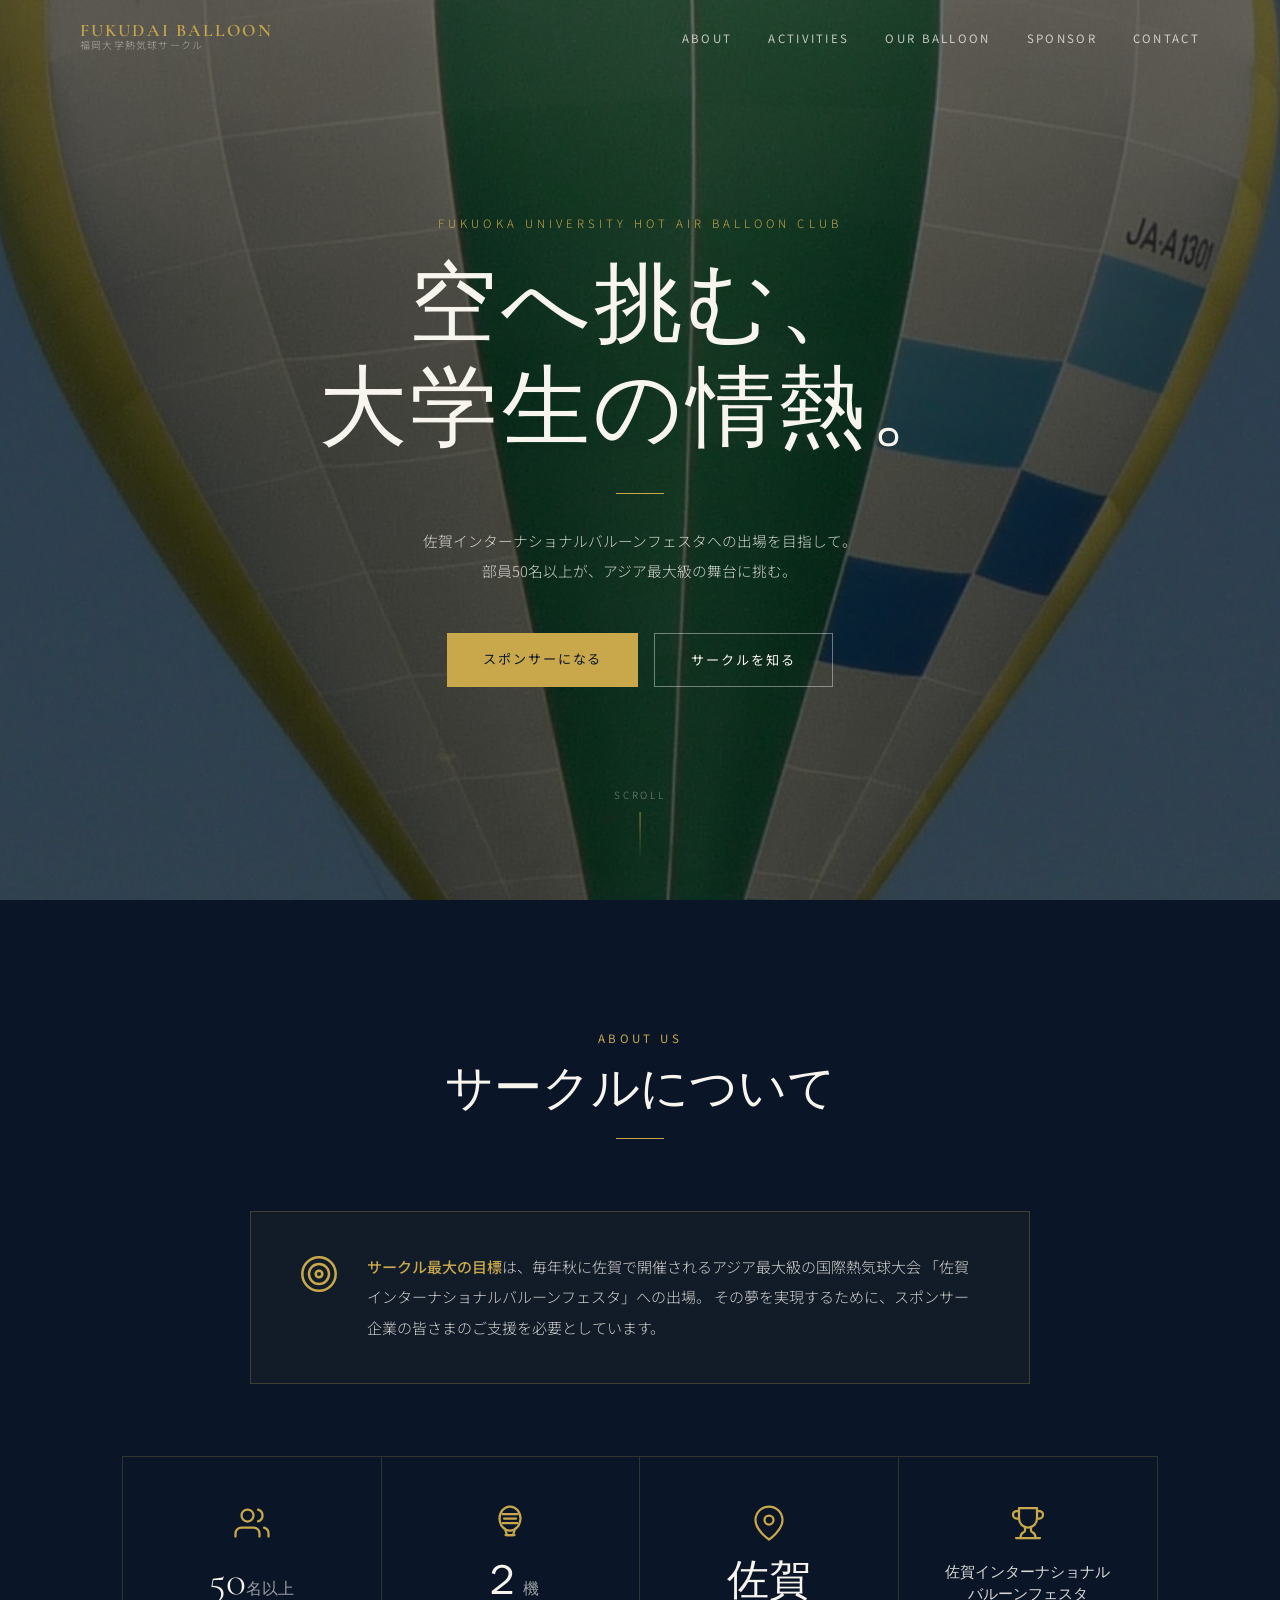
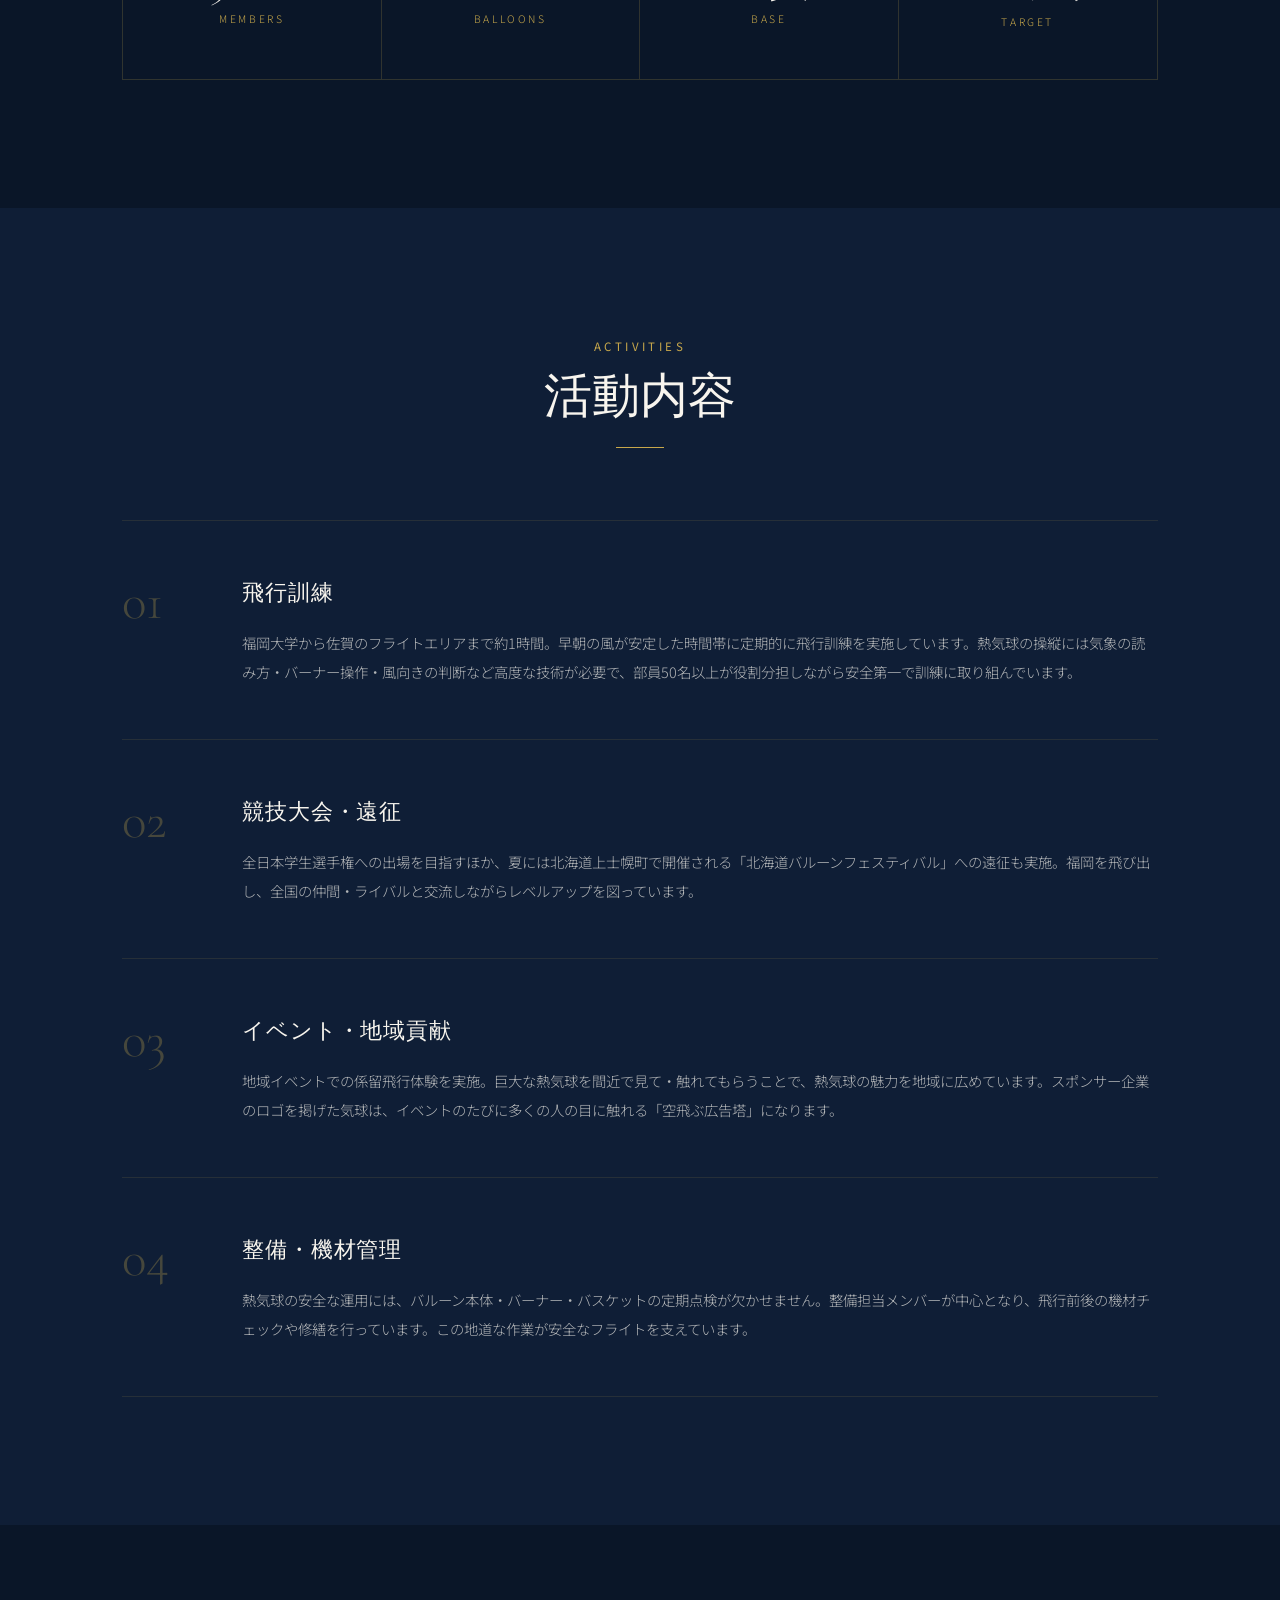
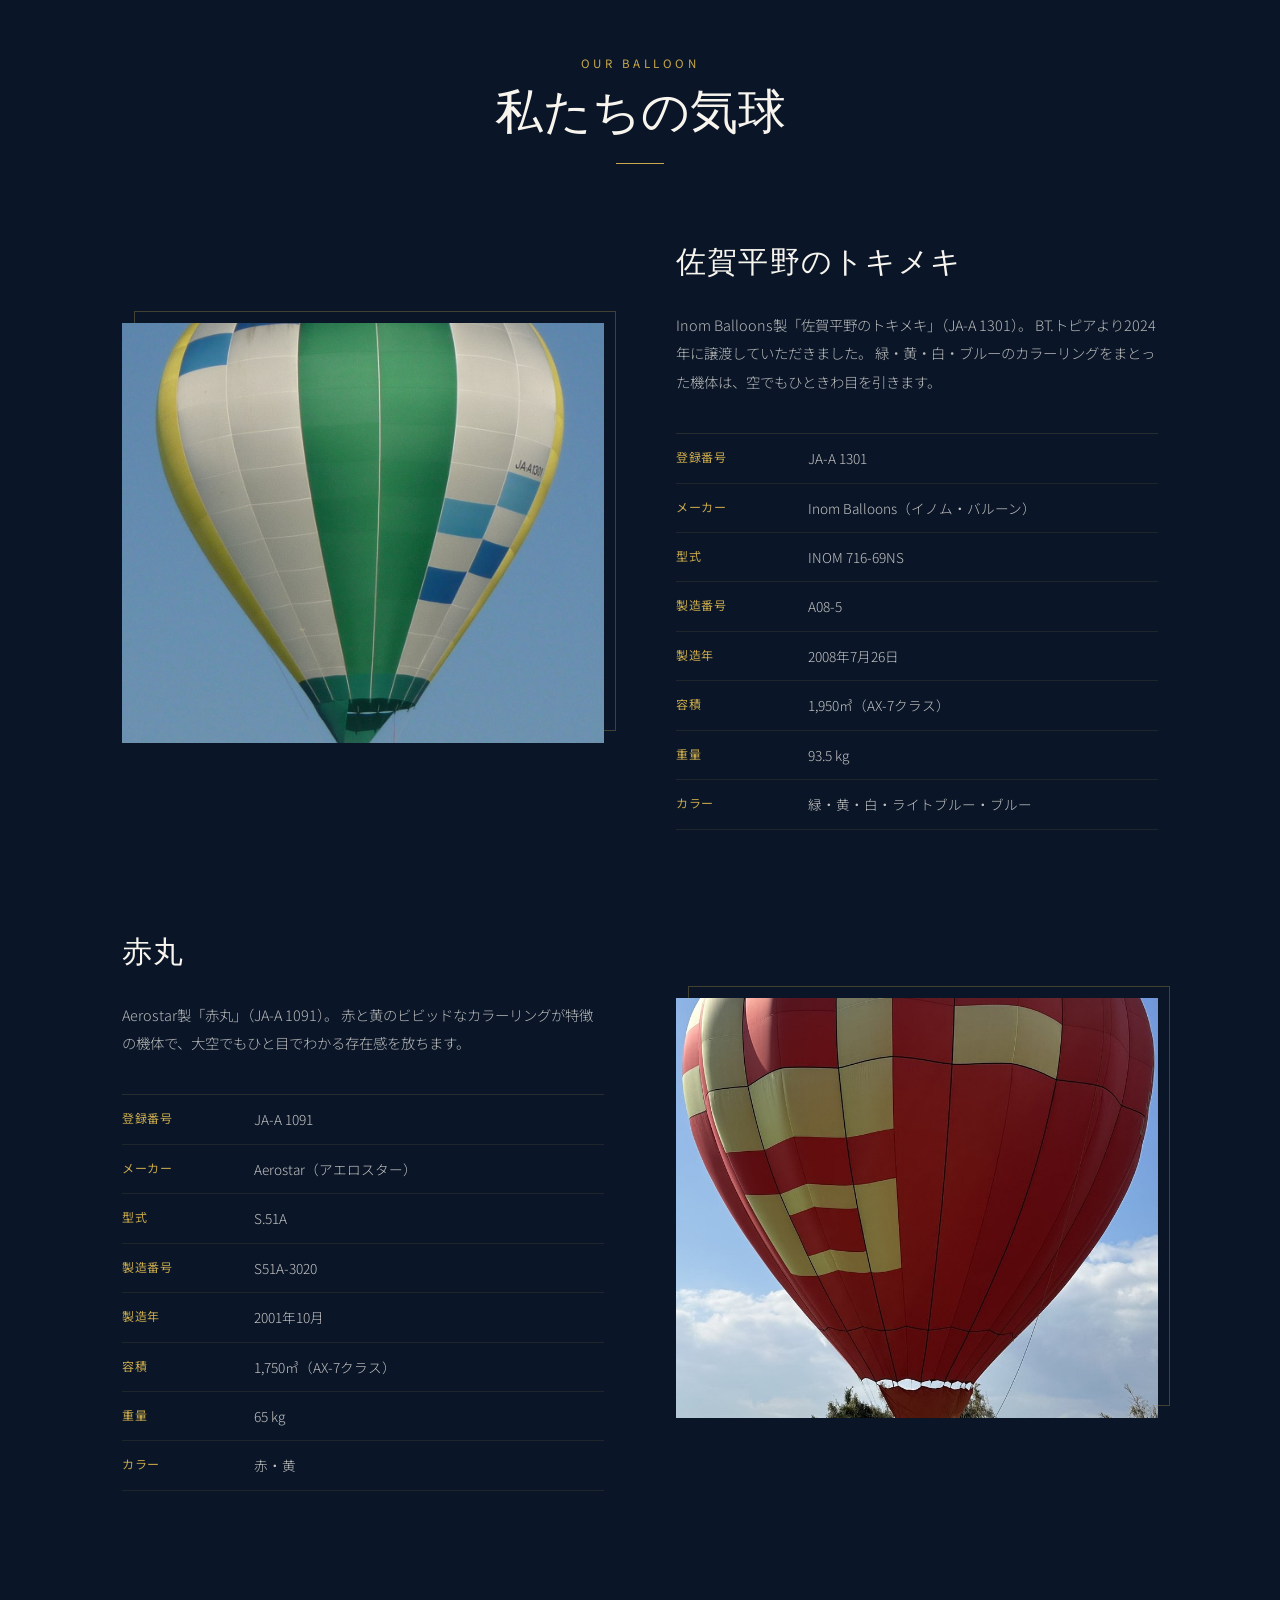
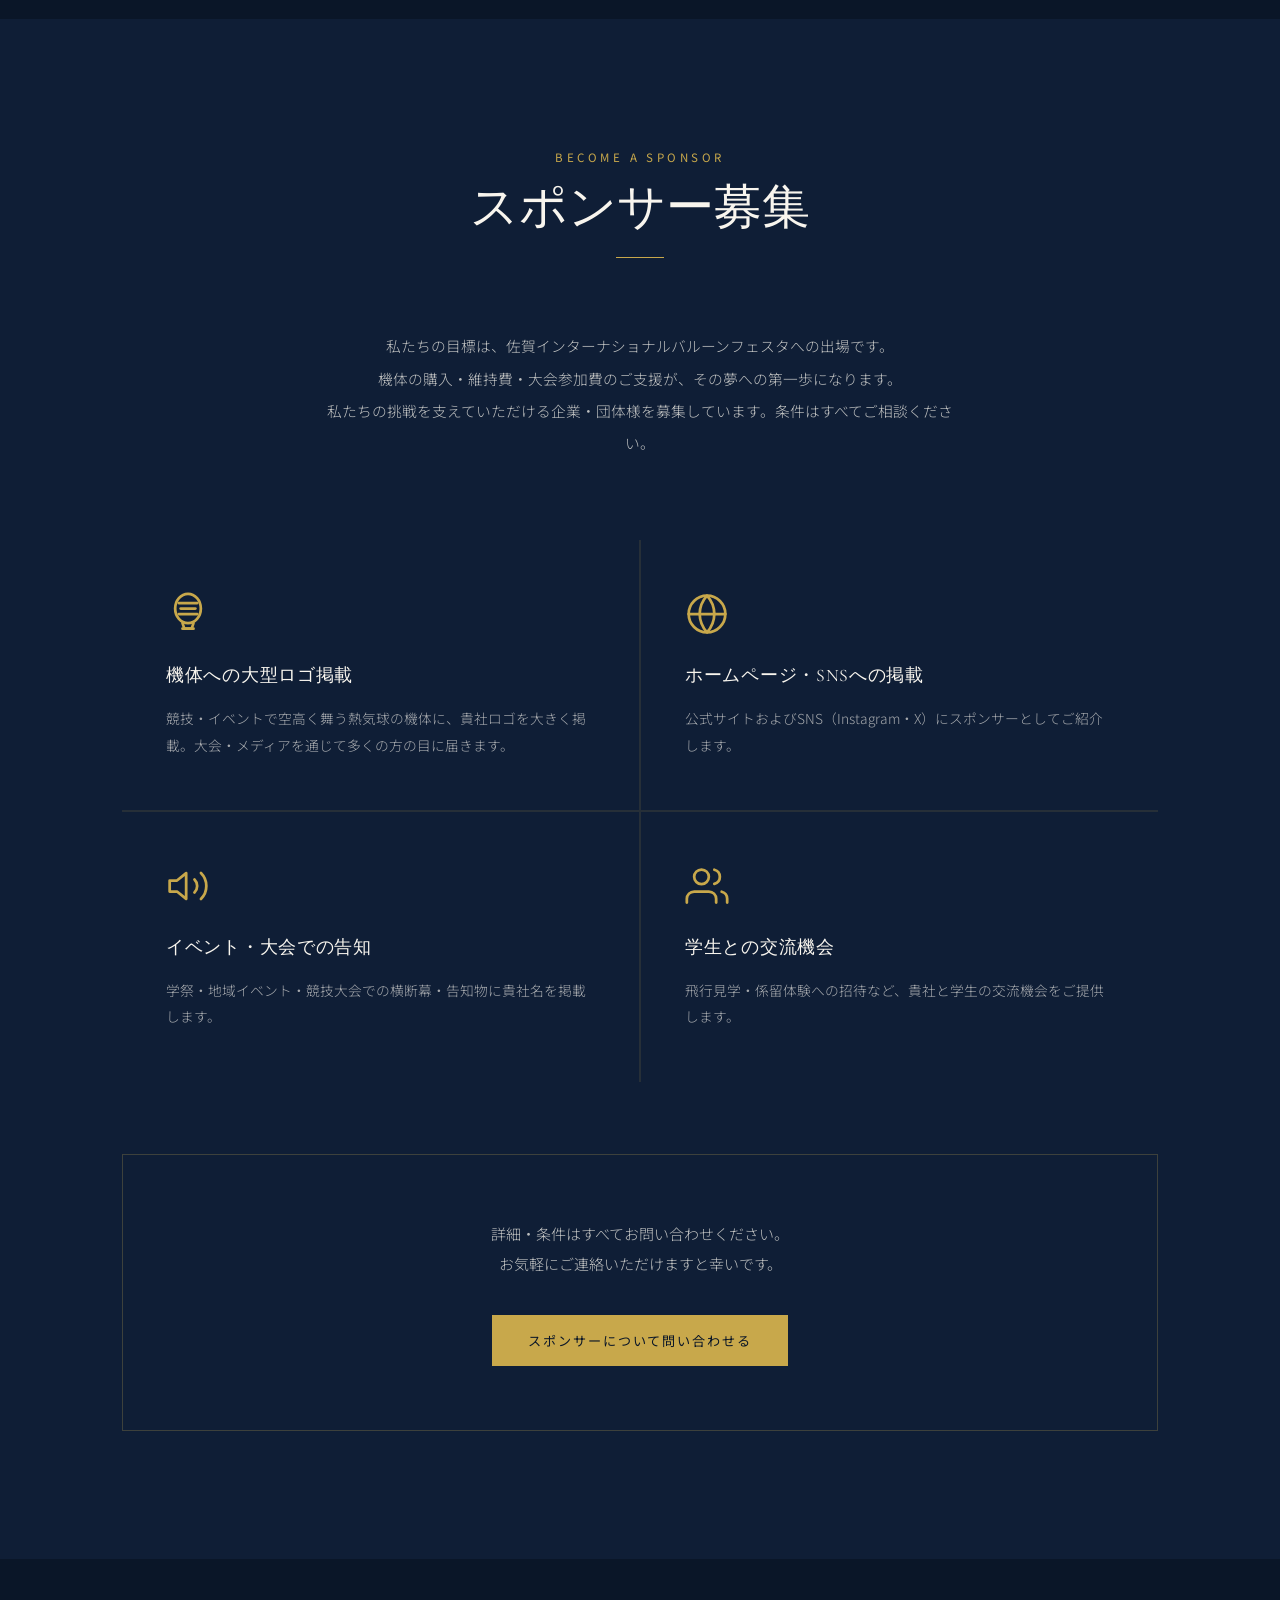
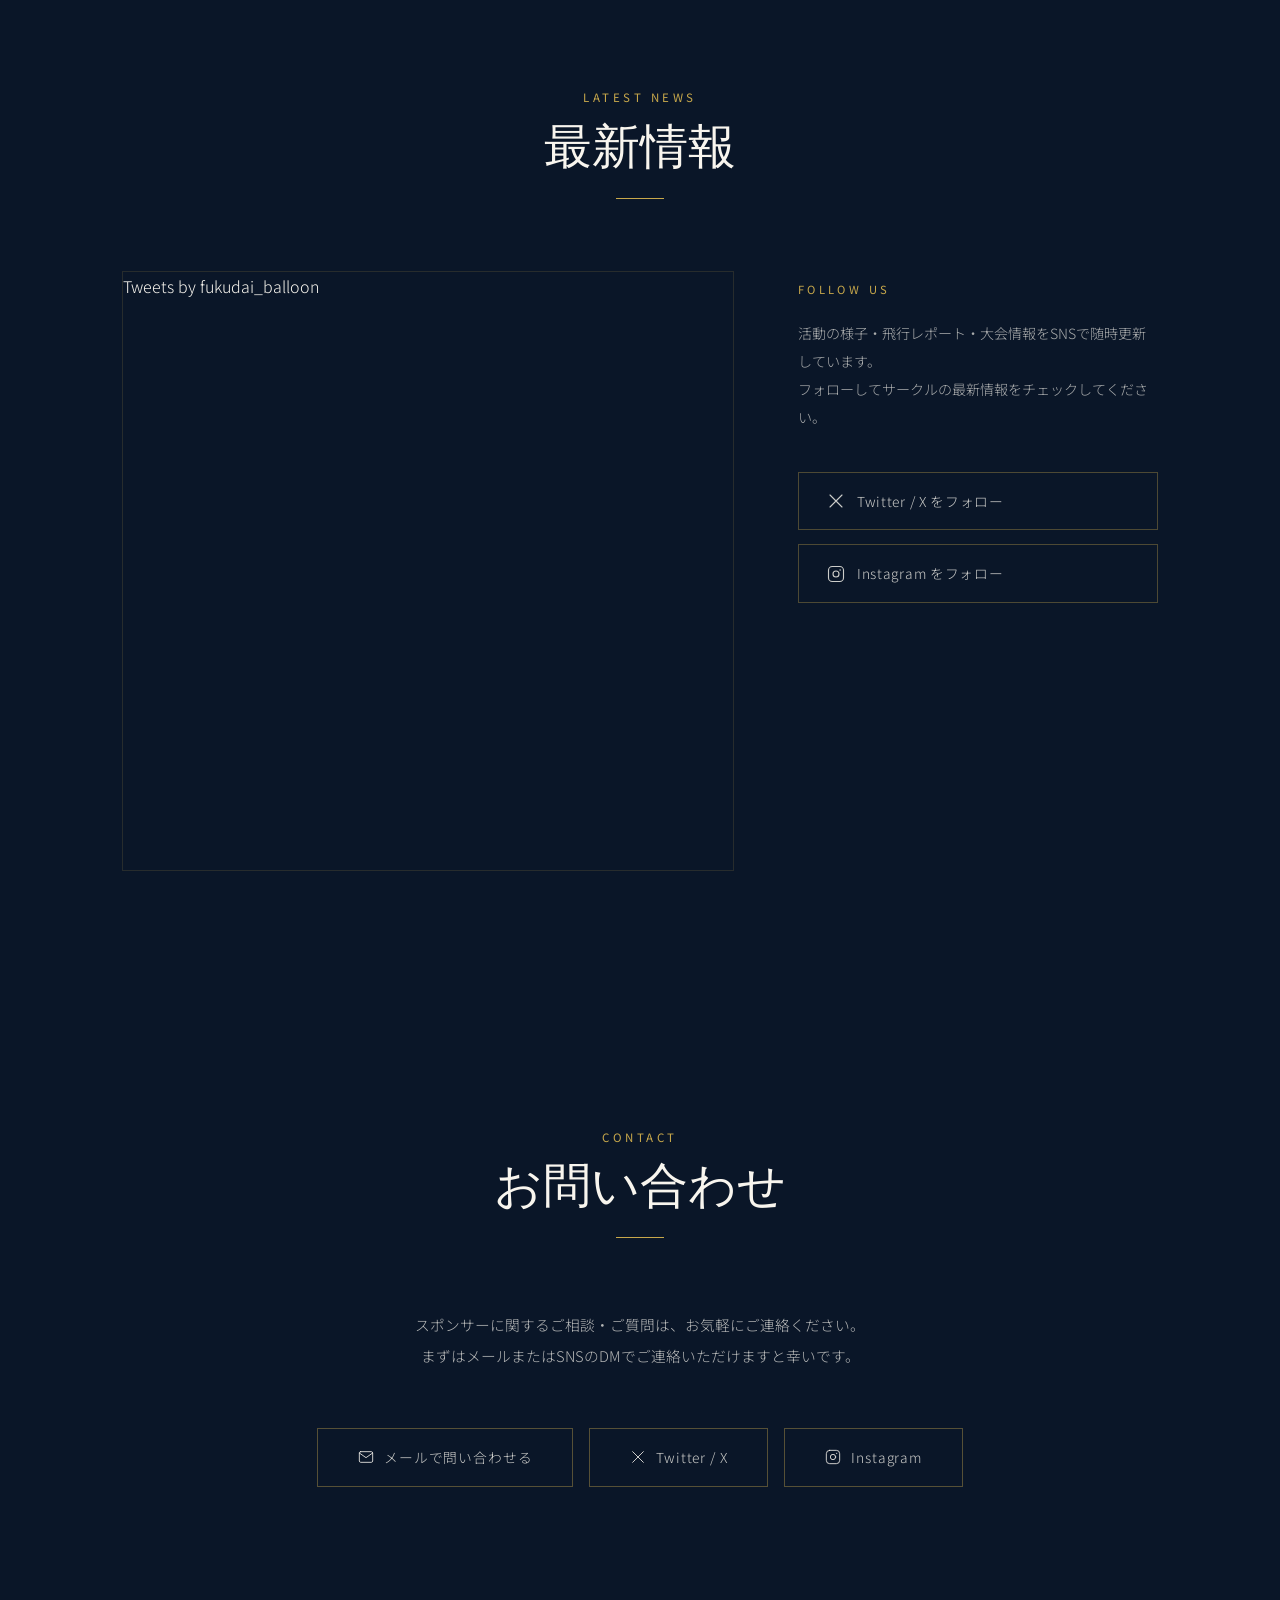
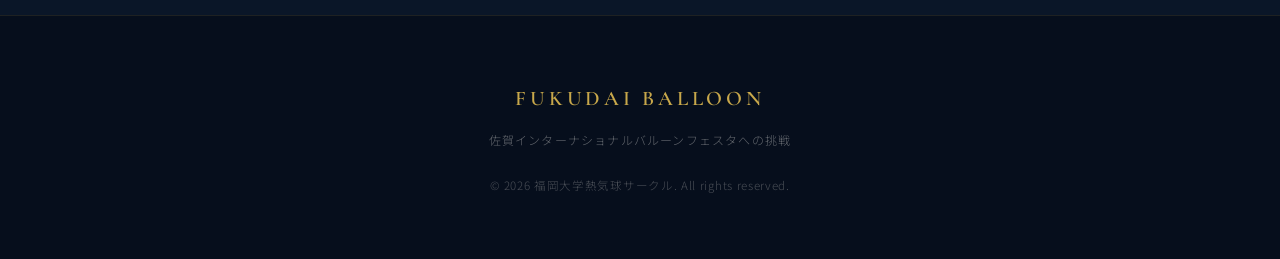
==== index.html @ 0beb4452 "Add SNS/Latest News section with X timeline and Instagram link Inserts section between Sponsor and C" ====
<!DOCTYPE html>
<html lang="ja">
<head>
  <meta name="google-site-verification" content="J3jXHpEFmOdo1yNpjZlt3l3jS65oqnvjf0gt2tFJSX0" />
  <meta charset="UTF-8" />
  <meta name="viewport" content="width=device-width, initial-scale=1.0" />
  <title>福岡大学熱気球サークル｜佐賀インターナショナルバルーンフェスタ出場を目指す学生チーム</title>
  <meta name="description" content="福岡大学の学生50名以上が所属する熱気球サークル。佐賀を拠点に活動し、佐賀インターナショナルバルーンフェスタへの出場を目標に日々訓練中。スポンサー企業募集中。" />
  <link rel="preconnect" href="https://fonts.googleapis.com">
  <link rel="preconnect" href="https://fonts.gstatic.com" crossorigin>
  <link href="https://fonts.googleapis.com/css2?family=Cormorant+Garamond:ital,wght@0,300;0,400;0,600;1,300&family=Noto+Sans+JP:wght@300;400;500&display=swap" rel="stylesheet">
  <link rel="stylesheet" href="style.css" />
</head>
<body>

  <!-- Navigation -->
  <nav class="navbar" id="navbar">
    <div class="nav-inner">
      <a href="#" class="nav-logo">
        <span class="logo-en">FUKUDAI BALLOON</span>
        <span class="logo-ja">福岡大学熱気球サークル</span>
      </a>
      <button class="hamburger" id="hamburger" aria-label="メニューを開く">
        <span></span><span></span><span></span>
      </button>
      <ul class="nav-links" id="nav-links">
        <li><a href="#about">About</a></li>
        <li><a href="#activities">Activities</a></li>
        <li><a href="#balloon">Our Balloon</a></li>
        <li><a href="#sponsor">Sponsor</a></li>
        <li><a href="#contact">Contact</a></li>
      </ul>
    </div>
  </nav>

  <!-- Hero Section -->
  <section class="hero" id="hero">
    <div class="hero-bg"></div>
    <div class="hero-overlay"></div>
    <div class="hero-content">
      <p class="hero-sub">Fukuoka University Hot Air Balloon Club</p>
      <h1 class="hero-title">空へ挑む、<br />大学生の情熱。</h1>
      <div class="hero-divider"></div>
      <p class="hero-desc">
        佐賀インターナショナルバルーンフェスタへの出場を目指して。<br />
        部員50名以上が、アジア最大級の舞台に挑む。
      </p>
      <div class="hero-buttons">
        <a href="#sponsor" class="btn btn-gold">スポンサーになる</a>
        <a href="#about" class="btn btn-ghost">サークルを知る</a>
      </div>
    </div>
    <div class="hero-scroll">
      <span>Scroll</span>
      <div class="scroll-line"></div>
    </div>
  </section>

  <!-- About Section -->
  <section class="about" id="about">
    <div class="container">
      <div class="section-header fade-in">
        <p class="section-label">About Us</p>
        <h2 class="section-title">サークルについて</h2>
        <div class="gold-line"></div>
      </div>

      <div class="about-goal fade-in">
        <div class="about-goal-icon">
          <svg viewBox="0 0 24 24" fill="none" stroke="#c8a84b" stroke-width="1.5" stroke-linecap="round" stroke-linejoin="round">
            <circle cx="12" cy="12" r="10"/><circle cx="12" cy="12" r="6"/><circle cx="12" cy="12" r="2"/>
          </svg>
        </div>
        <div class="about-goal-text">
          <strong>サークル最大の目標</strong>は、毎年秋に佐賀で開催されるアジア最大級の国際熱気球大会
          「佐賀インターナショナルバルーンフェスタ」への出場。
          その夢を実現するために、スポンサー企業の皆さまのご支援を必要としています。
        </div>
      </div>

      <div class="stats-grid">
        <div class="stat-card fade-in">
          <div class="stat-icon">
            <svg viewBox="0 0 24 24" fill="none" stroke="#c8a84b" stroke-width="1.5" stroke-linecap="round" stroke-linejoin="round">
              <path d="M17 21v-2a4 4 0 0 0-4-4H5a4 4 0 0 0-4 4v2"/>
              <circle cx="9" cy="7" r="4"/>
              <path d="M23 21v-2a4 4 0 0 0-3-3.87"/>
              <path d="M16 3.13a4 4 0 0 1 0 7.75"/>
            </svg>
          </div>
          <div class="stat-value">50<span>名以上</span></div>
          <div class="stat-label">Members</div>
        </div>
        <div class="stat-card fade-in">
          <div class="stat-icon">
            <svg viewBox="0 0 24 24" fill="none" stroke="#c8a84b" stroke-width="1.5" stroke-linecap="round" stroke-linejoin="round">
              <ellipse cx="12" cy="9" rx="7" ry="8"/>
              <path d="M9 17l1 3h4l1-3"/><path d="M9 20h6"/>
              <line x1="8" y1="9" x2="16" y2="9"/>
              <line x1="7" y1="6" x2="17" y2="6"/>
              <line x1="7" y1="12" x2="17" y2="12"/>
            </svg>
          </div>
          <div class="stat-value">２<span>機</span></div>
          <div class="stat-label">Balloons</div>
        </div>
        <div class="stat-card fade-in">
          <div class="stat-icon">
            <svg viewBox="0 0 24 24" fill="none" stroke="#c8a84b" stroke-width="1.5" stroke-linecap="round" stroke-linejoin="round">
              <path d="M21 10c0 7-9 13-9 13S3 17 3 10a9 9 0 0 1 18 0z"/>
              <circle cx="12" cy="10" r="3"/>
            </svg>
          </div>
          <div class="stat-value">佐賀</div>
          <div class="stat-label">Base</div>
        </div>
        <div class="stat-card fade-in">
          <div class="stat-icon">
            <svg viewBox="0 0 24 24" fill="none" stroke="#c8a84b" stroke-width="1.5" stroke-linecap="round" stroke-linejoin="round">
              <path d="M6 9H4.5a2.5 2.5 0 0 1 0-5H6"/>
              <path d="M18 9h1.5a2.5 2.5 0 0 0 0-5H18"/>
              <path d="M4 22h16"/>
              <path d="M10 14.66V17c0 .55-.47.98-.97 1.21C7.85 18.75 7 20.24 7 22"/>
              <path d="M14 14.66V17c0 .55.47.98.97 1.21C16.15 18.75 17 20.24 17 22"/>
              <path d="M18 2H6v7a6 6 0 0 0 12 0V2z"/>
            </svg>
          </div>
          <div class="stat-value stat-value--small">佐賀インターナショナル<br />バルーンフェスタ</div>
          <div class="stat-label">Target</div>
        </div>
      </div>
    </div>
  </section>

  <!-- Activities Section -->
  <section class="activities" id="activities">
    <div class="container">
      <div class="section-header fade-in">
        <p class="section-label">Activities</p>
        <h2 class="section-title">活動内容</h2>
        <div class="gold-line"></div>
      </div>
      <div class="activity-list">
        <div class="activity-item fade-in">
          <div class="activity-num">01</div>
          <div class="activity-body">
            <h3>飛行訓練</h3>
            <p>福岡大学から佐賀のフライトエリアまで約1時間。早朝の風が安定した時間帯に定期的に飛行訓練を実施しています。熱気球の操縦には気象の読み方・バーナー操作・風向きの判断など高度な技術が必要で、部員50名以上が役割分担しながら安全第一で訓練に取り組んでいます。</p>
          </div>
        </div>
        <div class="activity-item fade-in">
          <div class="activity-num">02</div>
          <div class="activity-body">
            <h3>競技大会・遠征</h3>
            <p>全日本学生選手権への出場を目指すほか、夏には北海道上士幌町で開催される「北海道バルーンフェスティバル」への遠征も実施。福岡を飛び出し、全国の仲間・ライバルと交流しながらレベルアップを図っています。</p>
          </div>
        </div>
        <div class="activity-item fade-in">
          <div class="activity-num">03</div>
          <div class="activity-body">
            <h3>イベント・地域貢献</h3>
            <p>地域イベントでの係留飛行体験を実施。巨大な熱気球を間近で見て・触れてもらうことで、熱気球の魅力を地域に広めています。スポンサー企業のロゴを掲げた気球は、イベントのたびに多くの人の目に触れる「空飛ぶ広告塔」になります。</p>
          </div>
        </div>
        <div class="activity-item fade-in">
          <div class="activity-num">04</div>
          <div class="activity-body">
            <h3>整備・機材管理</h3>
            <p>熱気球の安全な運用には、バルーン本体・バーナー・バスケットの定期点検が欠かせません。整備担当メンバーが中心となり、飛行前後の機材チェックや修繕を行っています。この地道な作業が安全なフライトを支えています。</p>
          </div>
        </div>
      </div>
    </div>
  </section>

  <!-- Our Balloon Section -->
  <section class="our-balloon" id="balloon">
    <div class="container">
      <div class="section-header fade-in">
        <p class="section-label">Our Balloon</p>
        <h2 class="section-title">私たちの気球</h2>
        <div class="gold-line"></div>
      </div>
      <div class="balloon-showcase fade-in">
        <div class="balloon-photo">
          <img src="images/balloon.jpg" alt="佐賀平野のトキメキ（JA-A 1301）" />
        </div>
        <div class="balloon-info">
          <h3 class="balloon-name">佐賀平野のトキメキ</h3>
          <p class="balloon-desc">
            Inom Balloons製「佐賀平野のトキメキ」（JA-A 1301）。
            BT.トピアより2024年に譲渡していただきました。
            緑・黄・白・ブルーのカラーリングをまとった機体は、空でもひときわ目を引きます。
          </p>
          <dl class="balloon-specs">
            <div class="spec-row"><dt>登録番号</dt><dd>JA-A 1301</dd></div>
            <div class="spec-row"><dt>メーカー</dt><dd>Inom Balloons（イノム・バルーン）</dd></div>
            <div class="spec-row"><dt>型式</dt><dd>INOM 716-69NS</dd></div>
            <div class="spec-row"><dt>製造番号</dt><dd>A08-5</dd></div>
            <div class="spec-row"><dt>製造年</dt><dd>2008年7月26日</dd></div>
            <div class="spec-row"><dt>容積</dt><dd>1,950㎥（AX-7クラス）</dd></div>
            <div class="spec-row"><dt>重量</dt><dd>93.5 kg</dd></div>
            <div class="spec-row"><dt>カラー</dt><dd>緑・黄・白・ライトブルー・ブルー</dd></div>
          </dl>
        </div>
      </div>

      <div class="balloon-showcase balloon-showcase--reverse fade-in">
        <div class="balloon-photo">
          <img src="images/akamaru.jpg" alt="赤丸（JA-A 1091）" />
        </div>
        <div class="balloon-info">
          <h3 class="balloon-name">赤丸</h3>
          <p class="balloon-desc">
            Aerostar製「赤丸」（JA-A 1091）。
            赤と黄のビビッドなカラーリングが特徴の機体で、大空でもひと目でわかる存在感を放ちます。
          </p>
          <dl class="balloon-specs">
            <div class="spec-row"><dt>登録番号</dt><dd>JA-A 1091</dd></div>
            <div class="spec-row"><dt>メーカー</dt><dd>Aerostar（アエロスター）</dd></div>
            <div class="spec-row"><dt>型式</dt><dd>S.51A</dd></div>
            <div class="spec-row"><dt>製造番号</dt><dd>S51A-3020</dd></div>
            <div class="spec-row"><dt>製造年</dt><dd>2001年10月</dd></div>
            <div class="spec-row"><dt>容積</dt><dd>1,750㎥（AX-7クラス）</dd></div>
            <div class="spec-row"><dt>重量</dt><dd>65 kg</dd></div>
            <div class="spec-row"><dt>カラー</dt><dd>赤・黄</dd></div>
          </dl>
        </div>
      </div>
    </div>
  </section>

  <!-- Sponsor Section -->
  <section class="sponsor" id="sponsor">
    <div class="container">
      <div class="section-header fade-in">
        <p class="section-label">Become a Sponsor</p>
        <h2 class="section-title">スポンサー募集</h2>
        <div class="gold-line"></div>
      </div>

      <p class="sponsor-lead fade-in">
        私たちの目標は、佐賀インターナショナルバルーンフェスタへの出場です。<br />
        機体の購入・維持費・大会参加費のご支援が、その夢への第一歩になります。<br />
        私たちの挑戦を支えていただける企業・団体様を募集しています。条件はすべてご相談ください。
      </p>

      <div class="sponsor-benefits">
        <div class="benefits-grid">
          <div class="benefit-item fade-in">
            <div class="benefit-icon">
              <svg viewBox="0 0 24 24" fill="none" stroke="#c8a84b" stroke-width="1.5" stroke-linecap="round" stroke-linejoin="round">
                <ellipse cx="12" cy="9" rx="7" ry="8"/>
                <path d="M9 17l1 3h4l1-3"/><path d="M9 20h6"/>
                <line x1="8" y1="9" x2="16" y2="9"/>
                <line x1="7" y1="6" x2="17" y2="6"/>
                <line x1="7" y1="12" x2="17" y2="12"/>
              </svg>
            </div>
            <h4>機体への大型ロゴ掲載</h4>
            <p>競技・イベントで空高く舞う熱気球の機体に、貴社ロゴを大きく掲載。大会・メディアを通じて多くの方の目に届きます。</p>
          </div>
          <div class="benefit-item fade-in">
            <div class="benefit-icon">
              <svg viewBox="0 0 24 24" fill="none" stroke="#c8a84b" stroke-width="1.5" stroke-linecap="round" stroke-linejoin="round">
                <circle cx="12" cy="12" r="10"/><line x1="2" y1="12" x2="22" y2="12"/>
                <path d="M12 2a15.3 15.3 0 0 1 4 10 15.3 15.3 0 0 1-4 10 15.3 15.3 0 0 1-4-10 15.3 15.3 0 0 1 4-10z"/>
              </svg>
            </div>
            <h4>ホームページ・SNSへの掲載</h4>
            <p>公式サイトおよびSNS（Instagram・X）にスポンサーとしてご紹介します。</p>
          </div>
          <div class="benefit-item fade-in">
            <div class="benefit-icon">
              <svg viewBox="0 0 24 24" fill="none" stroke="#c8a84b" stroke-width="1.5" stroke-linecap="round" stroke-linejoin="round">
                <polygon points="11 5 6 9 2 9 2 15 6 15 11 19 11 5"/>
                <path d="M15.54 8.46a5 5 0 0 1 0 7.07"/>
                <path d="M19.07 4.93a10 10 0 0 1 0 14.14"/>
              </svg>
            </div>
            <h4>イベント・大会での告知</h4>
            <p>学祭・地域イベント・競技大会での横断幕・告知物に貴社名を掲載します。</p>
          </div>
          <div class="benefit-item fade-in">
            <div class="benefit-icon">
              <svg viewBox="0 0 24 24" fill="none" stroke="#c8a84b" stroke-width="1.5" stroke-linecap="round" stroke-linejoin="round">
                <path d="M17 21v-2a4 4 0 0 0-4-4H5a4 4 0 0 0-4 4v2"/>
                <circle cx="9" cy="7" r="4"/>
                <path d="M23 21v-2a4 4 0 0 0-3-3.87"/>
                <path d="M16 3.13a4 4 0 0 1 0 7.75"/>
              </svg>
            </div>
            <h4>学生との交流機会</h4>
            <p>飛行見学・係留体験への招待など、貴社と学生の交流機会をご提供します。</p>
          </div>
        </div>
      </div>

      <div class="sponsor-cta fade-in">
        <p class="sponsor-cta-text">詳細・条件はすべてお問い合わせください。<br />お気軽にご連絡いただけますと幸いです。</p>
        <a href="#contact" class="btn btn-gold">スポンサーについて問い合わせる</a>
      </div>
    </div>
  </section>

  <!-- SNS Section -->
  <section class="sns" id="sns">
    <div class="container">
      <div class="section-header fade-in">
        <p class="section-label">Latest News</p>
        <h2 class="section-title">最新情報</h2>
        <div class="gold-line"></div>
      </div>
      <div class="sns-grid fade-in">
        <div class="sns-timeline">
          <a class="twitter-timeline"
             data-theme="dark"
             data-height="600"
             data-chrome="nofooter noborders"
             href="https://twitter.com/fukudai_balloon">
            Tweets by fukudai_balloon
          </a>
          <script async src="https://platform.twitter.com/widgets.js"></script>
        </div>
        <div class="sns-sidebar">
          <p class="sns-sidebar-label">Follow Us</p>
          <p class="sns-sidebar-text">
            活動の様子・飛行レポート・大会情報をSNSで随時更新しています。<br />
            フォローしてサークルの最新情報をチェックしてください。
          </p>
          <div class="sns-buttons">
            <a href="https://twitter.com/fukudai_balloon" class="sns-btn sns-btn--x" target="_blank" rel="noopener">
              <svg viewBox="0 0 24 24" fill="none" stroke="currentColor" stroke-width="1.5" stroke-linecap="round" stroke-linejoin="round" width="18" height="18">
                <path d="M4 4l16 16M4 20L20 4"/>
              </svg>
              Twitter / X をフォロー
            </a>
            <a href="https://instagram.com/fukudai_balloon" class="sns-btn sns-btn--ig" target="_blank" rel="noopener">
              <svg viewBox="0 0 24 24" fill="none" stroke="currentColor" stroke-width="1.5" stroke-linecap="round" stroke-linejoin="round" width="18" height="18">
                <rect x="2" y="2" width="20" height="20" rx="5"/>
                <circle cx="12" cy="12" r="4"/>
                <circle cx="17.5" cy="6.5" r="1" fill="currentColor" stroke="none"/>
              </svg>
              Instagram をフォロー
            </a>
          </div>
        </div>
      </div>
    </div>
  </section>

  <!-- Contact Section -->
  <section class="contact" id="contact">
    <div class="container">
      <div class="section-header fade-in">
        <p class="section-label">Contact</p>
        <h2 class="section-title">お問い合わせ</h2>
        <div class="gold-line"></div>
      </div>
      <p class="contact-desc fade-in">
        スポンサーに関するご相談・ご質問は、お気軽にご連絡ください。<br />
        まずはメールまたはSNSのDMでご連絡いただけますと幸いです。
      </p>
      <div class="contact-links fade-in">
        <a href="mailto:fukuokaballoon1101@gmail.com" class="contact-btn">
          <svg viewBox="0 0 24 24" fill="none" stroke="currentColor" stroke-width="1.5" stroke-linecap="round" stroke-linejoin="round" width="16" height="16">
            <path d="M4 4h16c1.1 0 2 .9 2 2v12c0 1.1-.9 2-2 2H4c-1.1 0-2-.9-2-2V6c0-1.1.9-2 2-2z"/>
            <polyline points="22,6 12,13 2,6"/>
          </svg>
          メールで問い合わせる
        </a>
        <a href="https://twitter.com/fukudai_balloon" class="contact-btn" target="_blank" rel="noopener">
          <svg viewBox="0 0 24 24" fill="none" stroke="currentColor" stroke-width="1.5" stroke-linecap="round" stroke-linejoin="round" width="16" height="16">
            <path d="M4 4l16 16M4 20L20 4"/>
          </svg>
          Twitter / X
        </a>
        <a href="https://instagram.com/fukudai_balloon" class="contact-btn" target="_blank" rel="noopener">
          <svg viewBox="0 0 24 24" fill="none" stroke="currentColor" stroke-width="1.5" stroke-linecap="round" stroke-linejoin="round" width="16" height="16">
            <rect x="2" y="2" width="20" height="20" rx="5"/>
            <circle cx="12" cy="12" r="4"/>
            <circle cx="17.5" cy="6.5" r="1" fill="currentColor" stroke="none"/>
          </svg>
          Instagram
        </a>
      </div>
    </div>
  </section>

  <!-- Footer -->
  <footer class="footer">
    <div class="footer-logo">FUKUDAI BALLOON</div>
    <p class="footer-tagline">佐賀インターナショナルバルーンフェスタへの挑戦</p>
    <p class="footer-copy">© 2026 福岡大学熱気球サークル. All rights reserved.</p>
  </footer>

  <script src="script.js"></script>
</body>
</html>
---- style.css ----
/* ============================================================
   Variables & Reset
   ============================================================ */
:root {
  --dark:  #0a1628;
  --dark2: #0f1e36;
  --gold:  #c8a84b;
  --gold-light: #dfc278;
  --white: #f8f5ee;
  --text:  #d4cfc6;
  --serif: 'Cormorant Garamond', Georgia, serif;
  --sans:  'Noto Sans JP', 'Hiragino Kaku Gothic ProN', sans-serif;
  --transition: 0.4s cubic-bezier(0.25, 0.46, 0.45, 0.94);
}

*, *::before, *::after {
  box-sizing: border-box;
  margin: 0;
  padding: 0;
}

html {
  scroll-behavior: smooth;
}

body {
  background: var(--dark);
  color: var(--white);
  font-family: var(--sans);
  font-weight: 300;
  font-size: 16px;
  line-height: 1.8;
  -webkit-font-smoothing: antialiased;
}

img {
  max-width: 100%;
  display: block;
}

a {
  color: inherit;
  text-decoration: none;
}

/* ============================================================
   Utility
   ============================================================ */
.container {
  max-width: 1100px;
  margin: 0 auto;
  padding: 0 32px;
}

/* Fade-in animation */
.fade-in {
  opacity: 0;
  transform: translateY(36px);
  transition: opacity 0.9s ease, transform 0.9s ease;
}
.fade-in.visible {
  opacity: 1;
  transform: translateY(0);
}

/* Section header */
.section-header {
  text-align: center;
  margin-bottom: 72px;
}

.section-label {
  font-family: var(--sans);
  font-weight: 400;
  font-size: 0.72rem;
  letter-spacing: 0.3em;
  text-transform: uppercase;
  color: var(--gold);
  margin-bottom: 12px;
}

.section-title {
  font-family: var(--serif);
  font-weight: 300;
  font-size: clamp(2rem, 4vw, 3rem);
  color: var(--white);
  line-height: 1.2;
  margin-bottom: 20px;
}

.gold-line {
  width: 48px;
  height: 1px;
  background: var(--gold);
  margin: 0 auto;
}

/* Buttons */
.btn {
  display: inline-block;
  padding: 14px 36px;
  font-family: var(--sans);
  font-weight: 400;
  font-size: 0.82rem;
  letter-spacing: 0.15em;
  text-transform: uppercase;
  transition: var(--transition);
  cursor: pointer;
  border: none;
}

.btn-gold {
  background: var(--gold);
  color: var(--dark);
}
.btn-gold:hover {
  background: var(--gold-light);
}

.btn-ghost {
  background: transparent;
  color: var(--white);
  border: 1px solid rgba(255,255,255,0.4);
}
.btn-ghost:hover {
  border-color: var(--gold);
  color: var(--gold);
}

/* ============================================================
   Navbar
   ============================================================ */
.navbar {
  position: fixed;
  top: 0;
  left: 0;
  right: 0;
  z-index: 1000;
  background: transparent;
  transition: background 0.5s ease, backdrop-filter 0.5s ease;
}

.navbar.scrolled {
  background: rgba(10, 22, 40, 0.9);
  backdrop-filter: blur(12px);
  -webkit-backdrop-filter: blur(12px);
}

.nav-inner {
  max-width: 1200px;
  margin: 0 auto;
  padding: 0 40px;
  height: 72px;
  display: flex;
  align-items: center;
  justify-content: space-between;
}

.nav-logo {
  display: flex;
  flex-direction: column;
  gap: 1px;
  line-height: 1;
}

.logo-en {
  font-family: var(--serif);
  font-weight: 600;
  font-size: 1.1rem;
  letter-spacing: 0.12em;
  color: var(--gold);
}

.logo-ja {
  font-family: var(--sans);
  font-weight: 300;
  font-size: 0.62rem;
  letter-spacing: 0.12em;
  color: rgba(248, 245, 238, 0.55);
}

.nav-links {
  display: flex;
  align-items: center;
  gap: 36px;
  list-style: none;
}

.nav-links a {
  font-family: var(--sans);
  font-weight: 400;
  font-size: 0.72rem;
  letter-spacing: 0.2em;
  text-transform: uppercase;
  color: rgba(248, 245, 238, 0.75);
  transition: color var(--transition);
}

.nav-links a:hover {
  color: var(--gold);
}

/* Hamburger */
.hamburger {
  display: none;
  flex-direction: column;
  gap: 5px;
  background: none;
  border: none;
  cursor: pointer;
  padding: 4px;
}

.hamburger span {
  display: block;
  width: 24px;
  height: 1px;
  background: var(--white);
  transition: var(--transition);
  transform-origin: center;
}

.hamburger.open span:nth-child(1) {
  transform: translateY(6px) rotate(45deg);
}
.hamburger.open span:nth-child(2) {
  opacity: 0;
}
.hamburger.open span:nth-child(3) {
  transform: translateY(-6px) rotate(-45deg);
}

/* ============================================================
   Hero
   ============================================================ */
.hero {
  position: relative;
  height: 100vh;
  min-height: 640px;
  display: flex;
  align-items: center;
  justify-content: center;
  overflow: hidden;
}

.hero-bg {
  position: absolute;
  inset: -10%;
  background-image: url('images/balloon.jpg');
  background-size: cover;
  background-position: center;
  animation: heroZoom 22s ease-in-out infinite alternate;
}

@keyframes heroZoom {
  from { transform: scale(1); }
  to   { transform: scale(1.1); }
}

.hero-overlay {
  position: absolute;
  inset: 0;
  background: rgba(0, 0, 0, 0.55);
}

.hero-content {
  position: relative;
  z-index: 2;
  text-align: center;
  padding: 0 24px;
  max-width: 760px;
}

.hero-sub {
  font-family: var(--sans);
  font-weight: 300;
  font-size: 0.72rem;
  letter-spacing: 0.35em;
  text-transform: uppercase;
  color: var(--gold);
  margin-bottom: 20px;
  opacity: 0;
  animation: heroFadeUp 1s 0.3s forwards;
}

.hero-title {
  font-family: var(--serif);
  font-weight: 300;
  font-size: clamp(3.2rem, 7vw, 5.5rem);
  line-height: 1.18;
  color: var(--white);
  letter-spacing: 0.04em;
  opacity: 0;
  animation: heroFadeUp 1s 0.55s forwards;
}

.hero-divider {
  width: 48px;
  height: 1px;
  background: var(--gold);
  margin: 32px auto;
  opacity: 0;
  animation: heroFadeUp 1s 0.8s forwards;
}

.hero-desc {
  font-family: var(--sans);
  font-weight: 300;
  font-size: 0.92rem;
  line-height: 2;
  color: rgba(248, 245, 238, 0.82);
  margin-bottom: 48px;
  opacity: 0;
  animation: heroFadeUp 1s 1s forwards;
}

.hero-buttons {
  display: flex;
  gap: 16px;
  justify-content: center;
  flex-wrap: wrap;
  opacity: 0;
  animation: heroFadeUp 1s 1.2s forwards;
}

@keyframes heroFadeUp {
  from { opacity: 0; transform: translateY(24px); }
  to   { opacity: 1; transform: translateY(0); }
}

/* Scroll indicator */
.hero-scroll {
  position: absolute;
  bottom: 40px;
  left: 50%;
  transform: translateX(-50%);
  z-index: 2;
  display: flex;
  flex-direction: column;
  align-items: center;
  gap: 8px;
  color: rgba(248, 245, 238, 0.45);
  font-family: var(--sans);
  font-size: 0.62rem;
  letter-spacing: 0.3em;
  text-transform: uppercase;
}

.scroll-line {
  width: 1px;
  height: 48px;
  background: linear-gradient(to bottom, rgba(200, 168, 75, 0.8), transparent);
  animation: scrollPulse 2s ease-in-out infinite;
}

@keyframes scrollPulse {
  0%, 100% { opacity: 0.3; transform: scaleY(1); }
  50%       { opacity: 1;   transform: scaleY(1.1); }
}

/* ============================================================
   About
   ============================================================ */
.about {
  padding: 128px 0;
  background: var(--dark);
}

.about-goal {
  display: flex;
  align-items: flex-start;
  gap: 28px;
  max-width: 780px;
  margin: 0 auto 72px;
  padding: 40px 48px;
  border: 1px solid rgba(200, 168, 75, 0.25);
  background: rgba(200, 168, 75, 0.04);
}

.about-goal-icon {
  flex-shrink: 0;
  width: 40px;
  height: 40px;
  margin-top: 2px;
}

.about-goal-icon svg {
  width: 100%;
  height: 100%;
}

.about-goal-text {
  font-size: 0.94rem;
  line-height: 2;
  color: rgba(248, 245, 238, 0.82);
}

.about-goal-text strong {
  color: var(--gold);
  font-weight: 500;
}

/* Stats grid */
.stats-grid {
  display: grid;
  grid-template-columns: repeat(4, 1fr);
  gap: 0;
  border: 1px solid rgba(200, 168, 75, 0.2);
}

.stat-card {
  padding: 48px 28px;
  text-align: center;
  border-right: 1px solid rgba(200, 168, 75, 0.2);
  transition: background var(--transition);
}

.stat-card:last-child {
  border-right: none;
}

.stat-card:hover {
  background: rgba(200, 168, 75, 0.04);
}

.stat-icon {
  width: 36px;
  height: 36px;
  margin: 0 auto 20px;
}

.stat-icon svg {
  width: 100%;
  height: 100%;
}

.stat-value {
  font-family: var(--serif);
  font-weight: 300;
  font-size: 2.6rem;
  color: var(--white);
  line-height: 1;
  margin-bottom: 8px;
}

.stat-value span {
  font-size: 1rem;
  color: rgba(248, 245, 238, 0.6);
}

.stat-value--small {
  font-size: 0.92rem;
  line-height: 1.5;
  color: rgba(248, 245, 238, 0.88);
}

.stat-label {
  font-size: 0.65rem;
  letter-spacing: 0.25em;
  text-transform: uppercase;
  color: var(--gold);
}

/* ============================================================
   Activities
   ============================================================ */
.activities {
  padding: 128px 0;
  background: var(--dark2);
}

.activity-list {
  display: flex;
  flex-direction: column;
  gap: 0;
}

.activity-item {
  display: grid;
  grid-template-columns: 80px 1fr;
  gap: 40px;
  padding: 52px 0;
  border-bottom: 1px solid rgba(200, 168, 75, 0.12);
  align-items: start;
}

.activity-item:first-child {
  border-top: 1px solid rgba(200, 168, 75, 0.12);
}

.activity-num {
  font-family: var(--serif);
  font-weight: 300;
  font-size: 3.2rem;
  color: rgba(200, 168, 75, 0.3);
  line-height: 1;
  padding-top: 4px;
}

.activity-body h3 {
  font-family: var(--serif);
  font-weight: 400;
  font-size: 1.4rem;
  color: var(--white);
  margin-bottom: 16px;
  letter-spacing: 0.04em;
}

.activity-body p {
  font-size: 0.9rem;
  line-height: 2;
  color: rgba(248, 245, 238, 0.7);
}

/* ============================================================
   Our Balloon
   ============================================================ */
.our-balloon {
  padding: 128px 0;
  background: var(--dark);
}

.balloon-showcase {
  display: grid;
  grid-template-columns: 1fr 1fr;
  gap: 72px;
  align-items: center;
}

.balloon-photo {
  position: relative;
}

.balloon-photo::before {
  content: '';
  position: absolute;
  inset: -12px -12px 12px 12px;
  border: 1px solid rgba(200, 168, 75, 0.3);
  pointer-events: none;
  z-index: 0;
}

.balloon-photo img {
  position: relative;
  z-index: 1;
  width: 100%;
  height: 420px;
  object-fit: cover;
}

.balloon-photo-placeholder {
  position: relative;
  z-index: 1;
  width: 100%;
  height: 420px;
  background: rgba(200, 168, 75, 0.04);
  border: 1px solid rgba(200, 168, 75, 0.18);
  display: flex;
  flex-direction: column;
  align-items: center;
  justify-content: center;
  gap: 20px;
}

.balloon-photo-placeholder svg {
  width: 80px;
  height: 80px;
  opacity: 0.5;
}

.balloon-photo-placeholder span {
  font-family: var(--serif);
  font-weight: 300;
  font-size: 1.6rem;
  letter-spacing: 0.3em;
  color: rgba(200, 168, 75, 0.5);
}

.balloon-showcase {
  margin-bottom: 96px;
}

.balloon-showcase:last-child {
  margin-bottom: 0;
}

.balloon-showcase--reverse {
  direction: rtl;
}

.balloon-showcase--reverse > * {
  direction: ltr;
}

.balloon-name {
  font-family: var(--serif);
  font-weight: 300;
  font-size: 1.9rem;
  color: var(--white);
  margin-bottom: 20px;
  letter-spacing: 0.04em;
}

.balloon-desc {
  font-size: 0.9rem;
  line-height: 2;
  color: rgba(248, 245, 238, 0.72);
  margin-bottom: 36px;
}

.balloon-specs {
  border-top: 1px solid rgba(200, 168, 75, 0.15);
}

.spec-row {
  display: flex;
  gap: 24px;
  padding: 12px 0;
  border-bottom: 1px solid rgba(200, 168, 75, 0.1);
  font-size: 0.85rem;
}

.spec-row dt {
  width: 108px;
  flex-shrink: 0;
  color: var(--gold);
  font-weight: 400;
  font-size: 0.75rem;
  letter-spacing: 0.05em;
}

.spec-row dd {
  color: rgba(248, 245, 238, 0.78);
}

/* ============================================================
   Sponsor
   ============================================================ */
.sponsor {
  padding: 128px 0;
  background: var(--dark2);
}

.sponsor-lead {
  text-align: center;
  font-size: 0.92rem;
  line-height: 2.2;
  color: rgba(248, 245, 238, 0.75);
  max-width: 640px;
  margin: 0 auto 80px;
}

.benefits-grid {
  display: grid;
  grid-template-columns: repeat(2, 1fr);
  gap: 2px;
  background: rgba(200, 168, 75, 0.12);
  margin-bottom: 72px;
}

.benefit-item {
  background: var(--dark2);
  padding: 52px 44px;
  transition: background var(--transition);
}

.benefit-item:hover {
  background: rgba(200, 168, 75, 0.05);
}

.benefit-icon {
  width: 44px;
  height: 44px;
  margin-bottom: 24px;
}

.benefit-icon svg {
  width: 100%;
  height: 100%;
}

.benefit-item h4 {
  font-family: var(--serif);
  font-weight: 400;
  font-size: 1.1rem;
  color: var(--white);
  margin-bottom: 14px;
  letter-spacing: 0.04em;
}

.benefit-item p {
  font-size: 0.86rem;
  line-height: 1.9;
  color: rgba(248, 245, 238, 0.65);
}

.sponsor-cta {
  text-align: center;
  padding: 64px 48px;
  border: 1px solid rgba(200, 168, 75, 0.25);
}

.sponsor-cta-text {
  font-size: 0.94rem;
  line-height: 2;
  color: rgba(248, 245, 238, 0.75);
  margin-bottom: 36px;
}

/* ============================================================
   SNS
   ============================================================ */
.sns {
  padding: 128px 0;
  background: var(--dark);
}

.sns-grid {
  display: grid;
  grid-template-columns: 1fr 360px;
  gap: 64px;
  align-items: start;
}

.sns-timeline {
  min-height: 600px;
  border: 1px solid rgba(200, 168, 75, 0.15);
  overflow: hidden;
}

.sns-sidebar {
  padding-top: 8px;
}

.sns-sidebar-label {
  font-family: var(--sans);
  font-weight: 400;
  font-size: 0.7rem;
  letter-spacing: 0.3em;
  text-transform: uppercase;
  color: var(--gold);
  margin-bottom: 20px;
}

.sns-sidebar-text {
  font-size: 0.88rem;
  line-height: 2;
  color: rgba(248, 245, 238, 0.68);
  margin-bottom: 40px;
}

.sns-buttons {
  display: flex;
  flex-direction: column;
  gap: 14px;
}

.sns-btn {
  display: inline-flex;
  align-items: center;
  gap: 12px;
  padding: 16px 28px;
  border: 1px solid rgba(200, 168, 75, 0.35);
  color: rgba(248, 245, 238, 0.82);
  font-family: var(--sans);
  font-weight: 300;
  font-size: 0.86rem;
  letter-spacing: 0.05em;
  transition: var(--transition);
}

.sns-btn:hover {
  border-color: var(--gold);
  color: var(--gold);
  background: rgba(200, 168, 75, 0.06);
}

@media (max-width: 900px) {
  .sns-grid {
    grid-template-columns: 1fr;
    gap: 40px;
  }
}

/* ============================================================
   Contact
   ============================================================ */
.contact {
  padding: 128px 0;
  background: var(--dark);
}

.contact-desc {
  text-align: center;
  font-size: 0.92rem;
  line-height: 2.1;
  color: rgba(248, 245, 238, 0.72);
  max-width: 560px;
  margin: 0 auto 56px;
}

.contact-links {
  display: flex;
  justify-content: center;
  flex-wrap: wrap;
  gap: 16px;
}

.contact-btn {
  display: inline-flex;
  align-items: center;
  gap: 10px;
  padding: 16px 40px;
  border: 1px solid rgba(200, 168, 75, 0.4);
  color: rgba(248, 245, 238, 0.82);
  font-family: var(--sans);
  font-weight: 300;
  font-size: 0.86rem;
  letter-spacing: 0.06em;
  transition: var(--transition);
}

.contact-btn:hover {
  border-color: var(--gold);
  color: var(--gold);
  background: rgba(200, 168, 75, 0.06);
}

/* ============================================================
   Footer
   ============================================================ */
.footer {
  background: #060e1c;
  text-align: center;
  padding: 64px 32px;
  border-top: 1px solid rgba(200, 168, 75, 0.12);
}

.footer-logo {
  font-family: var(--serif);
  font-weight: 600;
  font-size: 1.3rem;
  letter-spacing: 0.18em;
  color: var(--gold);
  margin-bottom: 12px;
}

.footer-tagline {
  font-size: 0.75rem;
  letter-spacing: 0.1em;
  color: rgba(248, 245, 238, 0.38);
  margin-bottom: 24px;
}

.footer-copy {
  font-size: 0.72rem;
  color: rgba(248, 245, 238, 0.28);
  letter-spacing: 0.06em;
}

/* ============================================================
   Responsive
   ============================================================ */
@media (max-width: 900px) {
  .stats-grid {
    grid-template-columns: repeat(2, 1fr);
  }
  .stat-card:nth-child(2) {
    border-right: none;
  }
  .stat-card:nth-child(1),
  .stat-card:nth-child(2) {
    border-bottom: 1px solid rgba(200, 168, 75, 0.2);
  }

  .balloon-showcase {
    grid-template-columns: 1fr;
    gap: 48px;
  }

  .balloon-photo::before {
    display: none;
  }

  .balloon-photo img {
    height: 300px;
  }

  .benefits-grid {
    grid-template-columns: 1fr;
  }
}

@media (max-width: 700px) {
  .nav-links {
    display: none;
    position: fixed;
    inset: 0;
    background: rgba(10, 22, 40, 0.97);
    flex-direction: column;
    align-items: center;
    justify-content: center;
    gap: 40px;
    z-index: 999;
  }

  .nav-links.open {
    display: flex;
  }

  .nav-links a {
    font-size: 1rem;
    letter-spacing: 0.25em;
  }

  .hamburger {
    display: flex;
    z-index: 1000;
  }

  .nav-inner {
    padding: 0 24px;
  }

  .container {
    padding: 0 24px;
  }

  .about, .activities, .our-balloon, .sponsor, .contact {
    padding: 80px 0;
  }

  .stats-grid {
    grid-template-columns: repeat(2, 1fr);
  }

  .activity-item {
    grid-template-columns: 1fr;
    gap: 12px;
    padding: 36px 0;
  }

  .activity-num {
    font-size: 2.4rem;
  }

  .about-goal {
    flex-direction: column;
    padding: 32px 28px;
  }

  .section-header {
    margin-bottom: 48px;
  }

  .hero-title {
    font-size: clamp(2.4rem, 9vw, 3.8rem);
  }

  .sponsor-cta {
    padding: 48px 24px;
  }

  .benefit-item {
    padding: 40px 28px;
  }
}
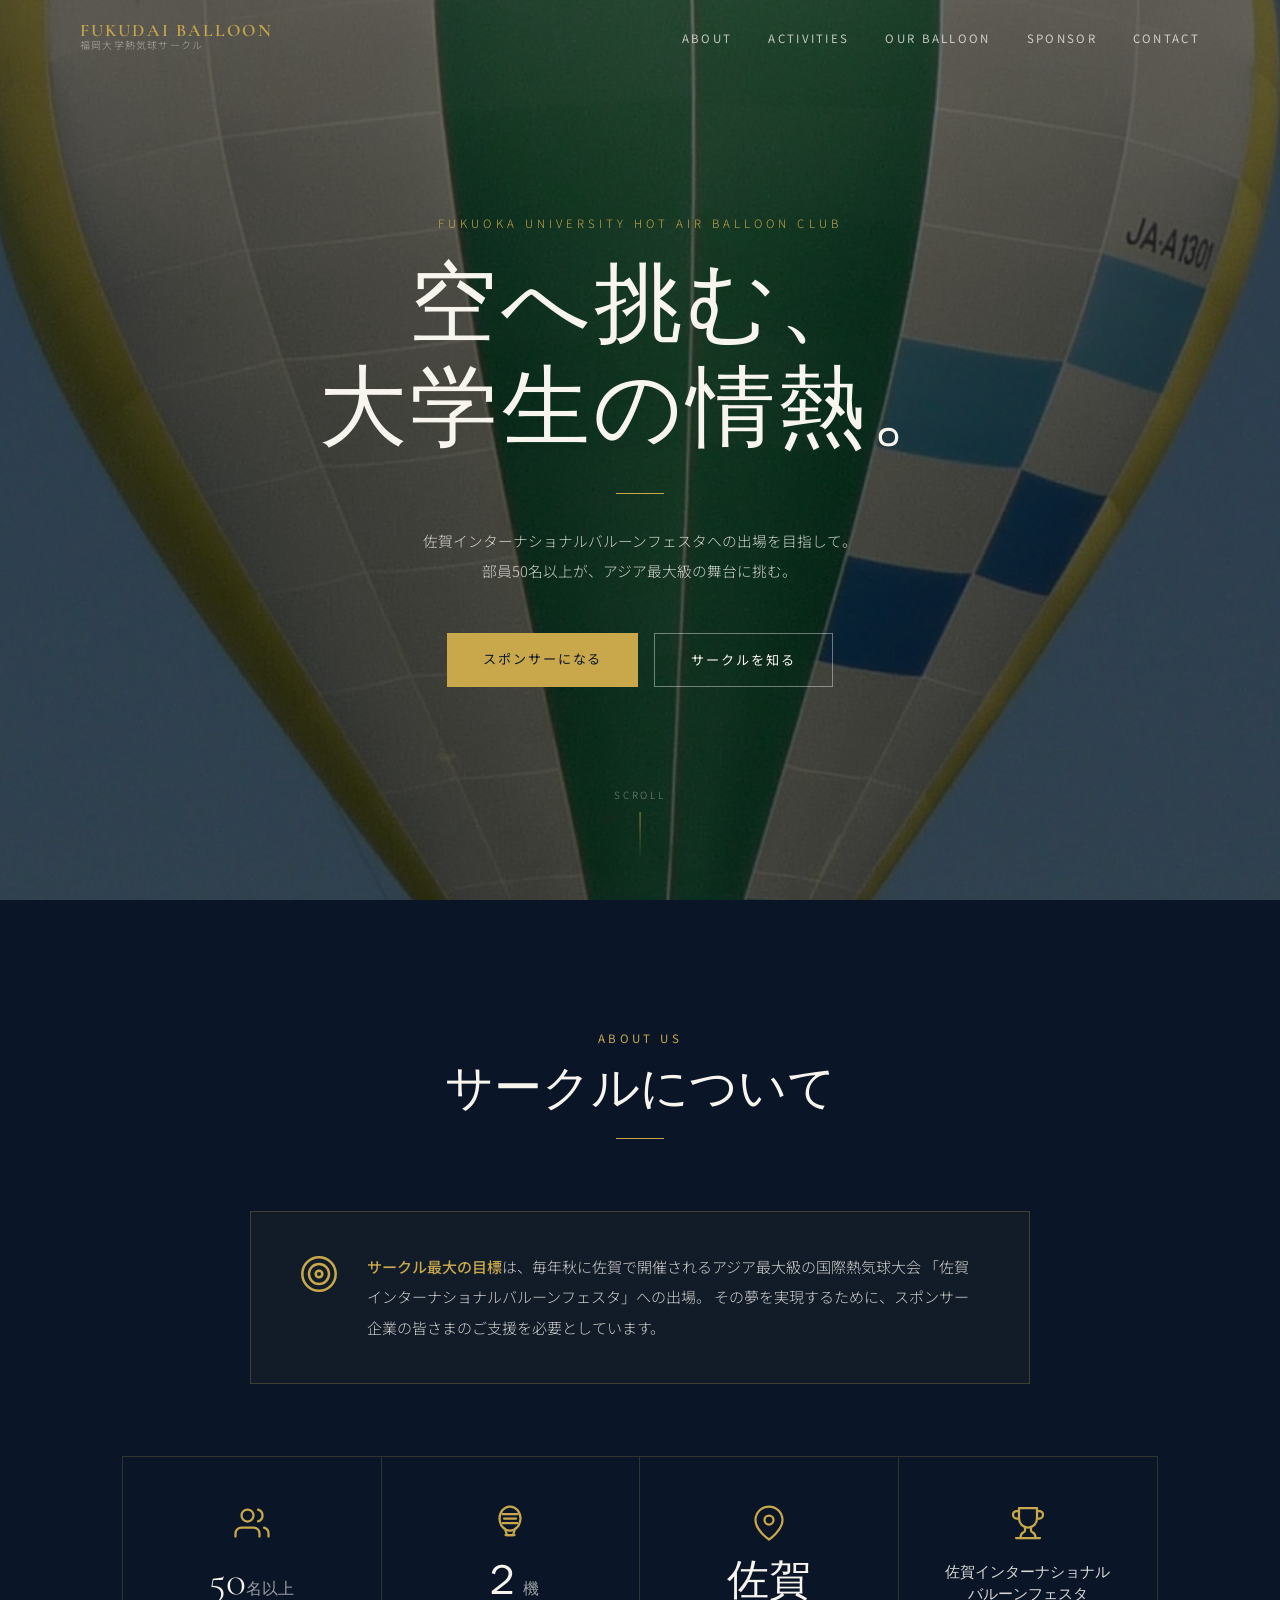
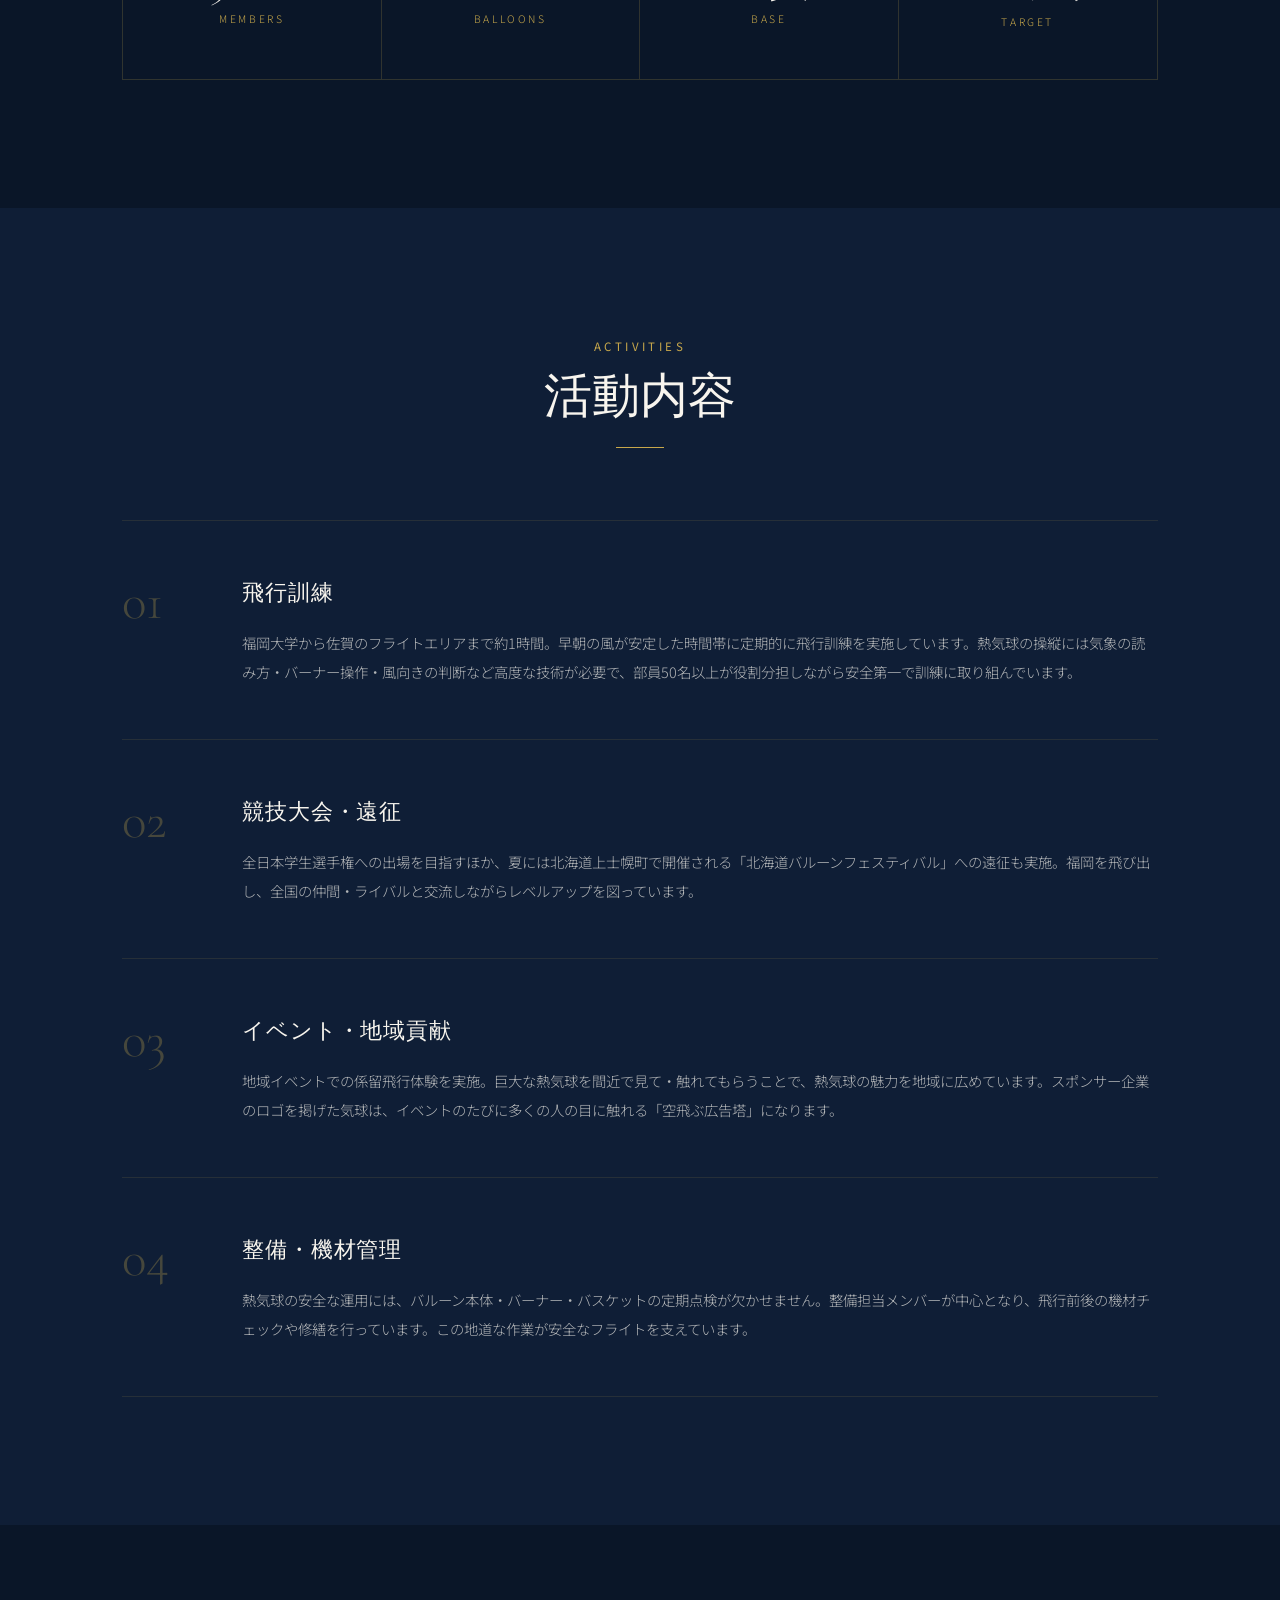
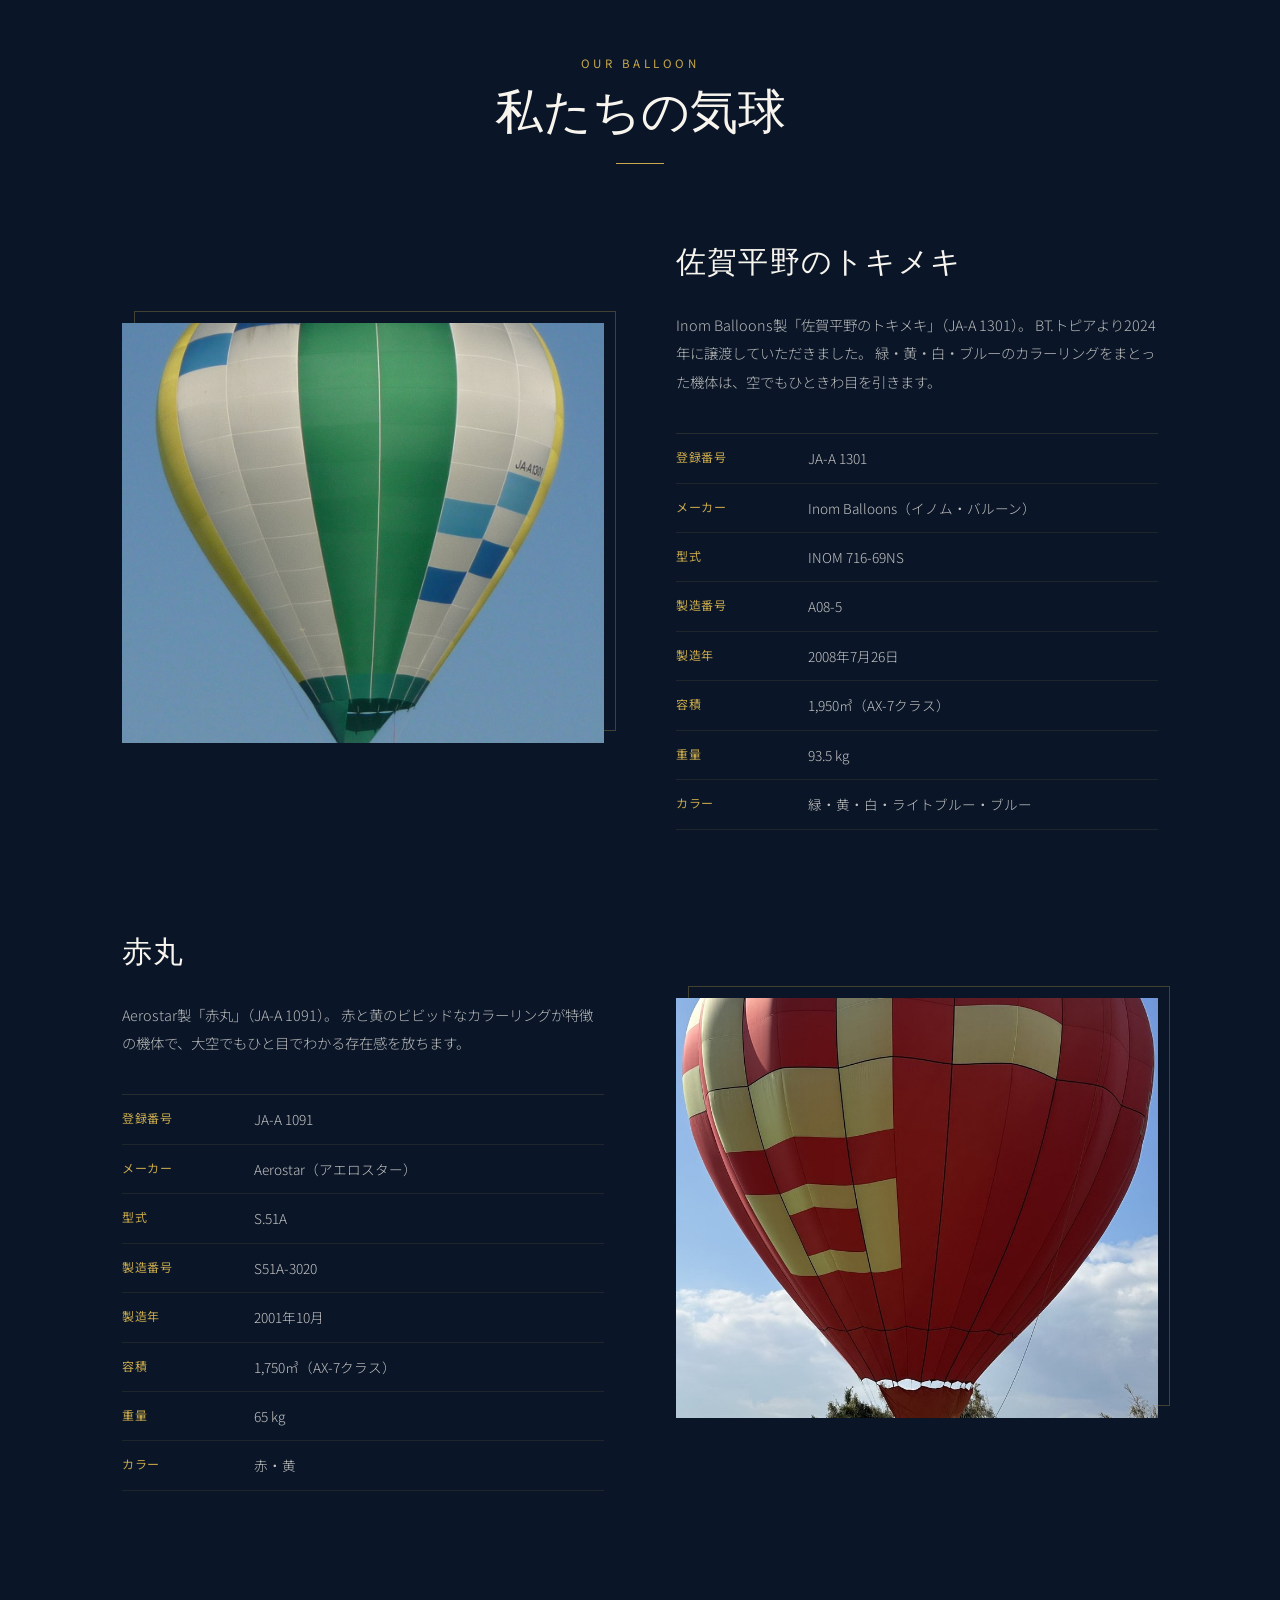
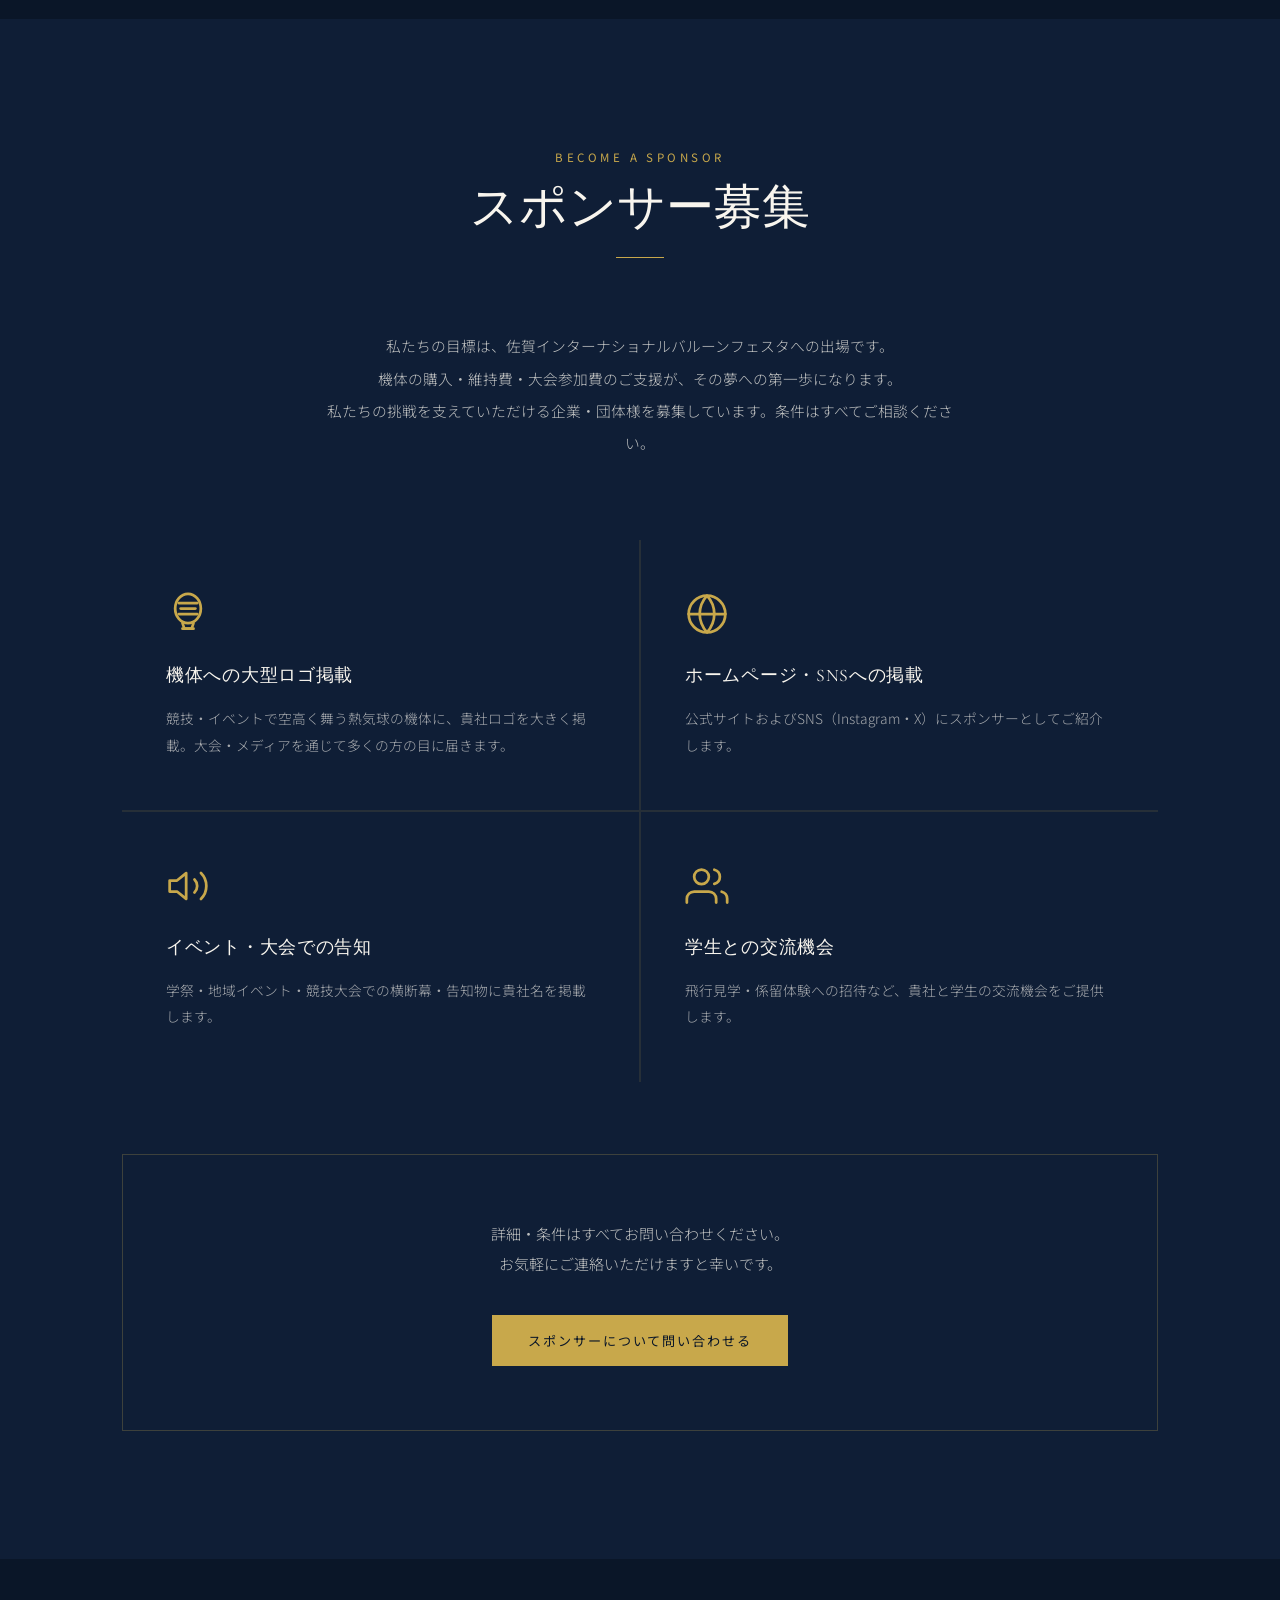
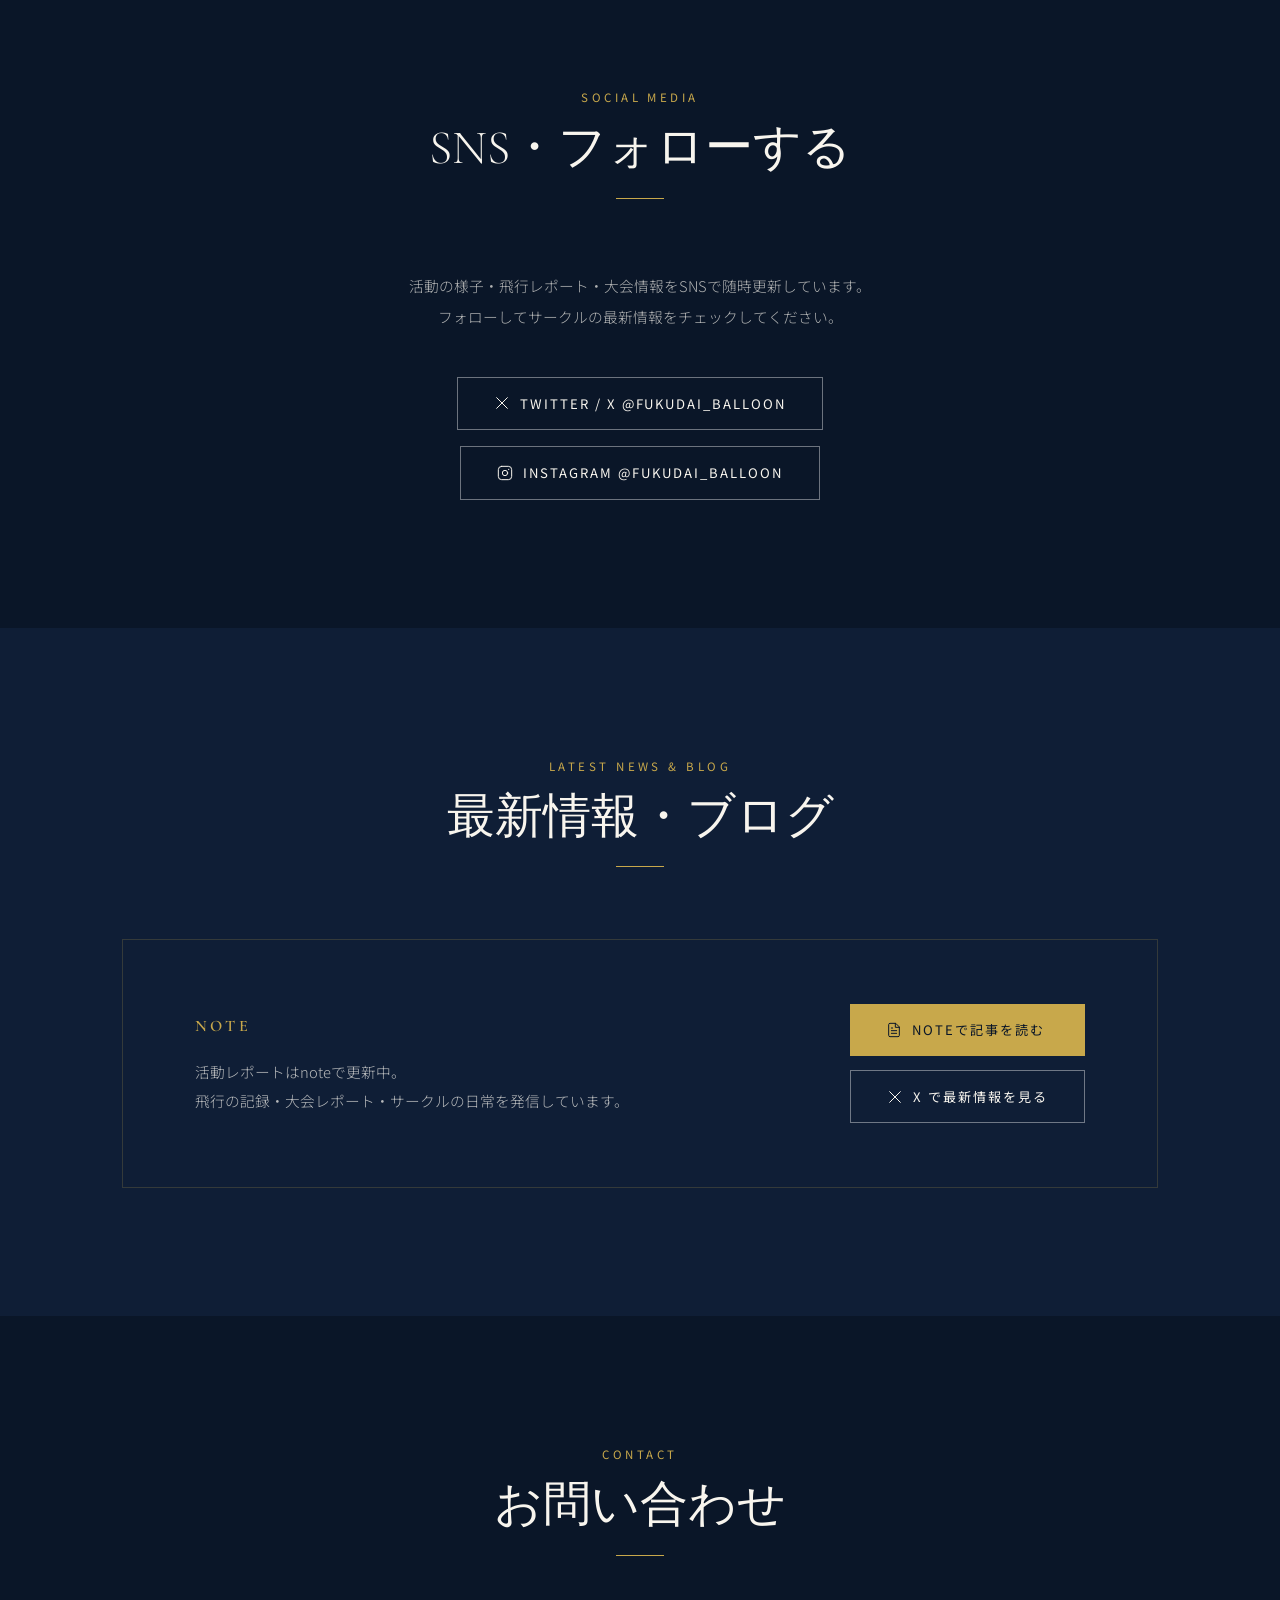
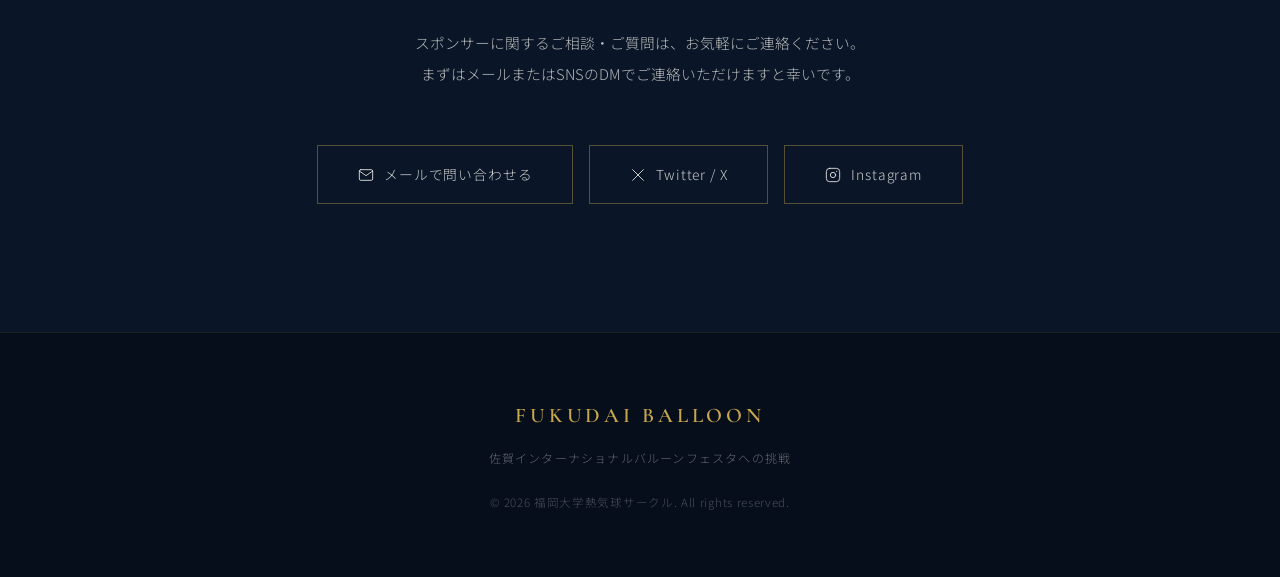
==== commit 583d80f6: "Rework SNS section and add Blog section - SNS: remove X timeline widget, replace with follow buttons" ====
--- a/index.html
+++ b/index.html
@@ -307,43 +307,68 @@
   <section class="sns" id="sns">
     <div class="container">
       <div class="section-header fade-in">
-        <p class="section-label">Latest News</p>
-        <h2 class="section-title">最新情報</h2>
-        <div class="gold-line"></div>
-      </div>
-      <div class="sns-grid fade-in">
-        <div class="sns-timeline">
-          <a class="twitter-timeline"
-             data-theme="dark"
-             data-height="600"
-             data-chrome="nofooter noborders"
-             href="https://twitter.com/fukudai_balloon">
-            Tweets by fukudai_balloon
+        <p class="section-label">Social Media</p>
+        <h2 class="section-title">SNS・フォローする</h2>
+        <div class="gold-line"></div>
+      </div>
+      <div class="sns-follow fade-in">
+        <p class="sns-follow-text">
+          活動の様子・飛行レポート・大会情報をSNSで随時更新しています。<br />
+          フォローしてサークルの最新情報をチェックしてください。
+        </p>
+        <div class="sns-follow-buttons">
+          <a href="https://twitter.com/fukudai_balloon" class="btn btn-ghost sns-follow-btn" target="_blank" rel="noopener">
+            <svg viewBox="0 0 24 24" fill="none" stroke="currentColor" stroke-width="1.5" stroke-linecap="round" stroke-linejoin="round" width="16" height="16">
+              <path d="M4 4l16 16M4 20L20 4"/>
+            </svg>
+            Twitter / X @fukudai_balloon
           </a>
-          <script async src="https://platform.twitter.com/widgets.js"></script>
-        </div>
-        <div class="sns-sidebar">
-          <p class="sns-sidebar-label">Follow Us</p>
-          <p class="sns-sidebar-text">
-            活動の様子・飛行レポート・大会情報をSNSで随時更新しています。<br />
-            フォローしてサークルの最新情報をチェックしてください。
+          <a href="https://instagram.com/fukudai_balloon" class="btn btn-ghost sns-follow-btn" target="_blank" rel="noopener">
+            <svg viewBox="0 0 24 24" fill="none" stroke="currentColor" stroke-width="1.5" stroke-linecap="round" stroke-linejoin="round" width="16" height="16">
+              <rect x="2" y="2" width="20" height="20" rx="5"/>
+              <circle cx="12" cy="12" r="4"/>
+              <circle cx="17.5" cy="6.5" r="1" fill="currentColor" stroke="none"/>
+            </svg>
+            Instagram @fukudai_balloon
+          </a>
+        </div>
+      </div>
+    </div>
+  </section>
+
+  <!-- Blog Section -->
+  <section class="blog" id="blog">
+    <div class="container">
+      <div class="section-header fade-in">
+        <p class="section-label">Latest News &amp; Blog</p>
+        <h2 class="section-title">最新情報・ブログ</h2>
+        <div class="gold-line"></div>
+      </div>
+      <div class="blog-inner fade-in">
+        <div class="blog-text">
+          <p class="blog-note-label">note</p>
+          <p class="blog-desc">
+            活動レポートはnoteで更新中。<br />
+            飛行の記録・大会レポート・サークルの日常を発信しています。
           </p>
-          <div class="sns-buttons">
-            <a href="https://twitter.com/fukudai_balloon" class="sns-btn sns-btn--x" target="_blank" rel="noopener">
-              <svg viewBox="0 0 24 24" fill="none" stroke="currentColor" stroke-width="1.5" stroke-linecap="round" stroke-linejoin="round" width="18" height="18">
-                <path d="M4 4l16 16M4 20L20 4"/>
-              </svg>
-              Twitter / X をフォロー
-            </a>
-            <a href="https://instagram.com/fukudai_balloon" class="sns-btn sns-btn--ig" target="_blank" rel="noopener">
-              <svg viewBox="0 0 24 24" fill="none" stroke="currentColor" stroke-width="1.5" stroke-linecap="round" stroke-linejoin="round" width="18" height="18">
-                <rect x="2" y="2" width="20" height="20" rx="5"/>
-                <circle cx="12" cy="12" r="4"/>
-                <circle cx="17.5" cy="6.5" r="1" fill="currentColor" stroke="none"/>
-              </svg>
-              Instagram をフォロー
-            </a>
-          </div>
+        </div>
+        <div class="blog-buttons">
+          <a href="https://note.com/fukudai_balloon" class="btn btn-gold blog-btn" target="_blank" rel="noopener">
+            <svg viewBox="0 0 24 24" fill="none" stroke="currentColor" stroke-width="1.5" stroke-linecap="round" stroke-linejoin="round" width="16" height="16">
+              <path d="M14 2H6a2 2 0 0 0-2 2v16a2 2 0 0 0 2 2h12a2 2 0 0 0 2-2V8z"/>
+              <polyline points="14 2 14 8 20 8"/>
+              <line x1="16" y1="13" x2="8" y2="13"/>
+              <line x1="16" y1="17" x2="8" y2="17"/>
+              <polyline points="10 9 9 9 8 9"/>
+            </svg>
+            noteで記事を読む
+          </a>
+          <a href="https://twitter.com/fukudai_balloon" class="btn btn-ghost blog-btn" target="_blank" rel="noopener">
+            <svg viewBox="0 0 24 24" fill="none" stroke="currentColor" stroke-width="1.5" stroke-linecap="round" stroke-linejoin="round" width="16" height="16">
+              <path d="M4 4l16 16M4 20L20 4"/>
+            </svg>
+            X で最新情報を見る
+          </a>
         </div>
       </div>
     </div>
--- a/style.css
+++ b/style.css
@@ -715,70 +715,101 @@
   background: var(--dark);
 }
 
-.sns-grid {
-  display: grid;
-  grid-template-columns: 1fr 360px;
+.sns-follow {
+  text-align: center;
+  max-width: 680px;
+  margin: 0 auto;
+}
+
+.sns-follow-text {
+  font-size: 0.92rem;
+  line-height: 2.1;
+  color: rgba(248, 245, 238, 0.7);
+  margin-bottom: 44px;
+}
+
+.sns-follow-buttons {
+  display: flex;
+  justify-content: center;
+  flex-wrap: wrap;
+  gap: 16px;
+}
+
+.sns-follow-btn {
+  display: inline-flex;
+  align-items: center;
+  gap: 10px;
+}
+
+/* ============================================================
+   Blog
+   ============================================================ */
+.blog {
+  padding: 128px 0;
+  background: var(--dark2);
+}
+
+.blog-inner {
+  display: flex;
+  align-items: center;
+  justify-content: space-between;
   gap: 64px;
-  align-items: start;
-}
-
-.sns-timeline {
-  min-height: 600px;
-  border: 1px solid rgba(200, 168, 75, 0.15);
-  overflow: hidden;
-}
-
-.sns-sidebar {
-  padding-top: 8px;
-}
-
-.sns-sidebar-label {
-  font-family: var(--sans);
-  font-weight: 400;
-  font-size: 0.7rem;
-  letter-spacing: 0.3em;
+  padding: 64px 72px;
+  border: 1px solid rgba(200, 168, 75, 0.2);
+}
+
+.blog-note-label {
+  font-family: var(--serif);
+  font-weight: 600;
+  font-size: 1rem;
+  letter-spacing: 0.2em;
+  color: var(--gold);
+  margin-bottom: 16px;
   text-transform: uppercase;
-  color: var(--gold);
-  margin-bottom: 20px;
-}
-
-.sns-sidebar-text {
-  font-size: 0.88rem;
+}
+
+.blog-desc {
+  font-size: 0.92rem;
   line-height: 2;
-  color: rgba(248, 245, 238, 0.68);
-  margin-bottom: 40px;
-}
-
-.sns-buttons {
+  color: rgba(248, 245, 238, 0.72);
+}
+
+.blog-buttons {
   display: flex;
   flex-direction: column;
   gap: 14px;
-}
-
-.sns-btn {
+  flex-shrink: 0;
+}
+
+.blog-btn {
   display: inline-flex;
   align-items: center;
-  gap: 12px;
-  padding: 16px 28px;
-  border: 1px solid rgba(200, 168, 75, 0.35);
-  color: rgba(248, 245, 238, 0.82);
-  font-family: var(--sans);
-  font-weight: 300;
-  font-size: 0.86rem;
-  letter-spacing: 0.05em;
-  transition: var(--transition);
-}
-
-.sns-btn:hover {
-  border-color: var(--gold);
-  color: var(--gold);
-  background: rgba(200, 168, 75, 0.06);
+  gap: 10px;
+  white-space: nowrap;
 }
 
 @media (max-width: 900px) {
-  .sns-grid {
-    grid-template-columns: 1fr;
+  .blog-inner {
+    flex-direction: column;
+    padding: 48px 32px;
     gap: 40px;
+    text-align: center;
+  }
+
+  .blog-buttons {
+    flex-direction: row;
+    flex-wrap: wrap;
+    justify-content: center;
+  }
+}
+
+@media (max-width: 600px) {
+  .blog-buttons {
+    flex-direction: column;
+  }
+
+  .blog-btn {
+    justify-content: center;
   }
 }
 
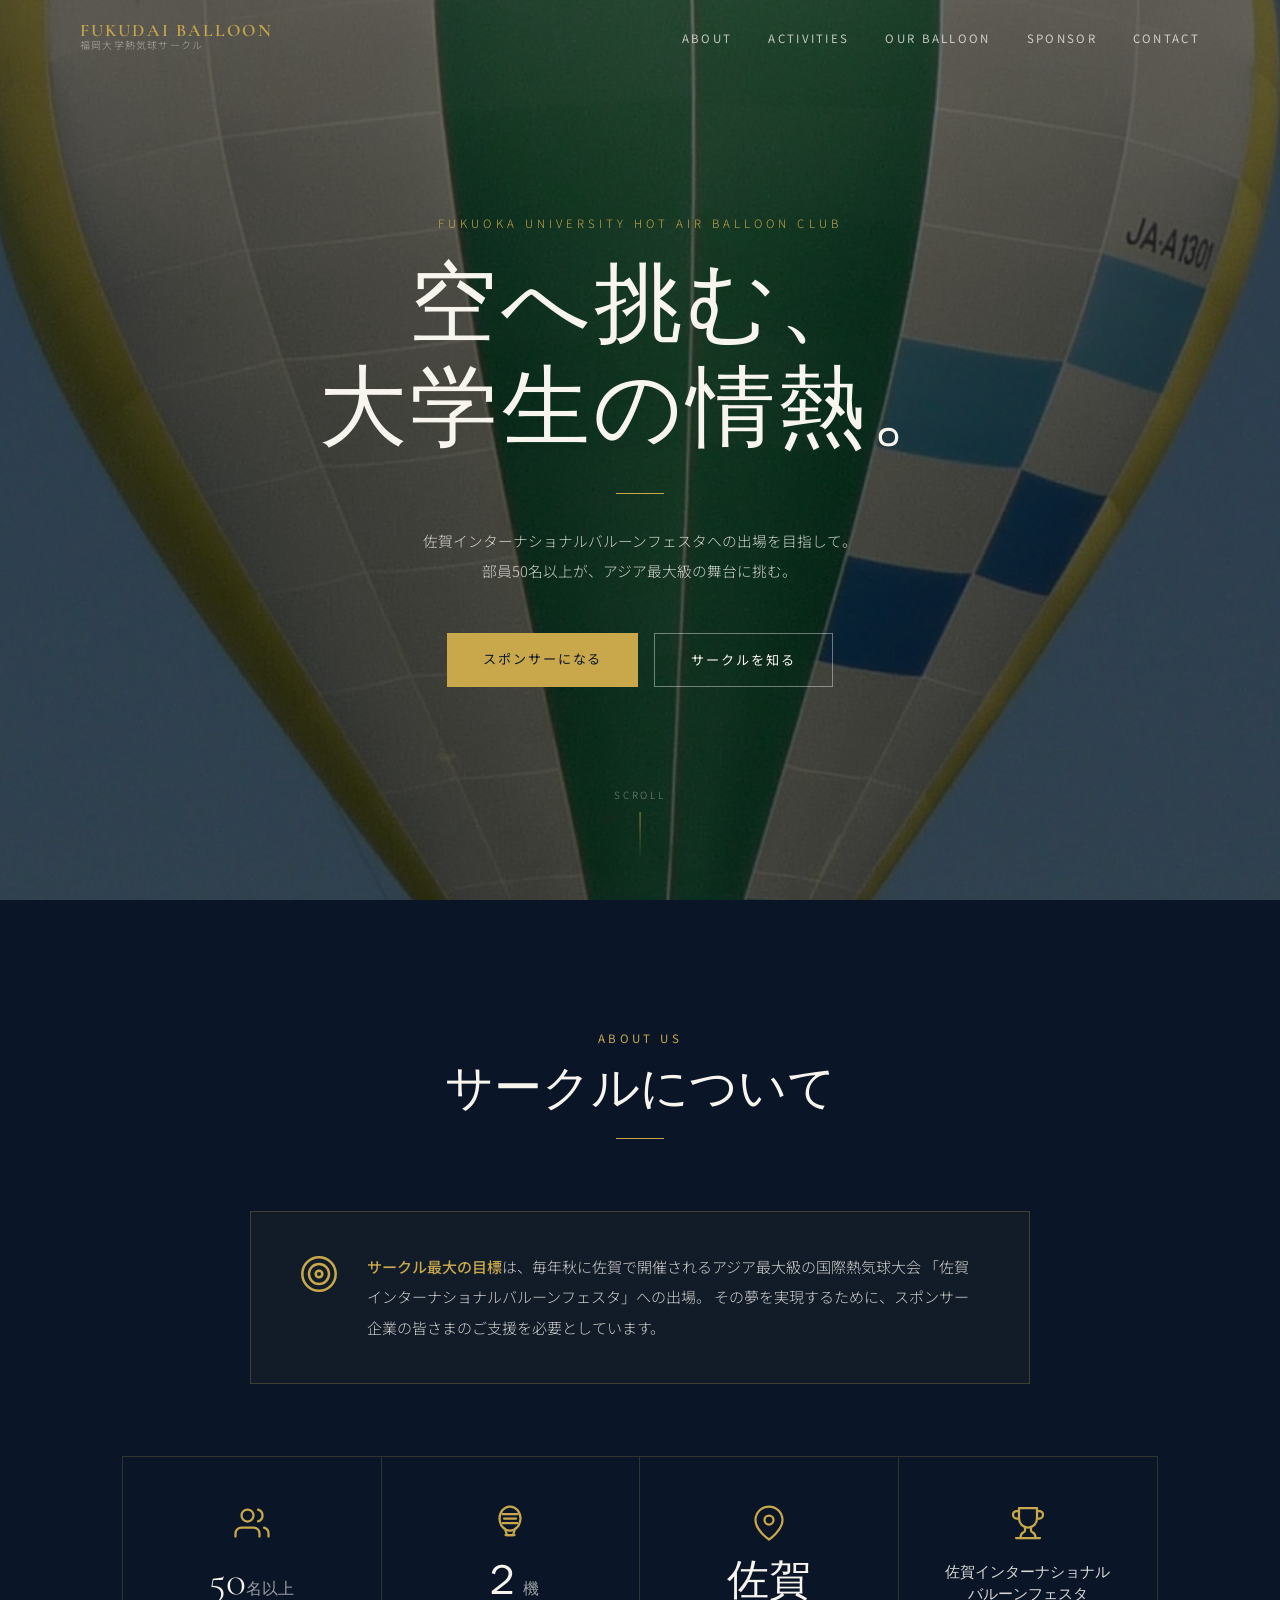
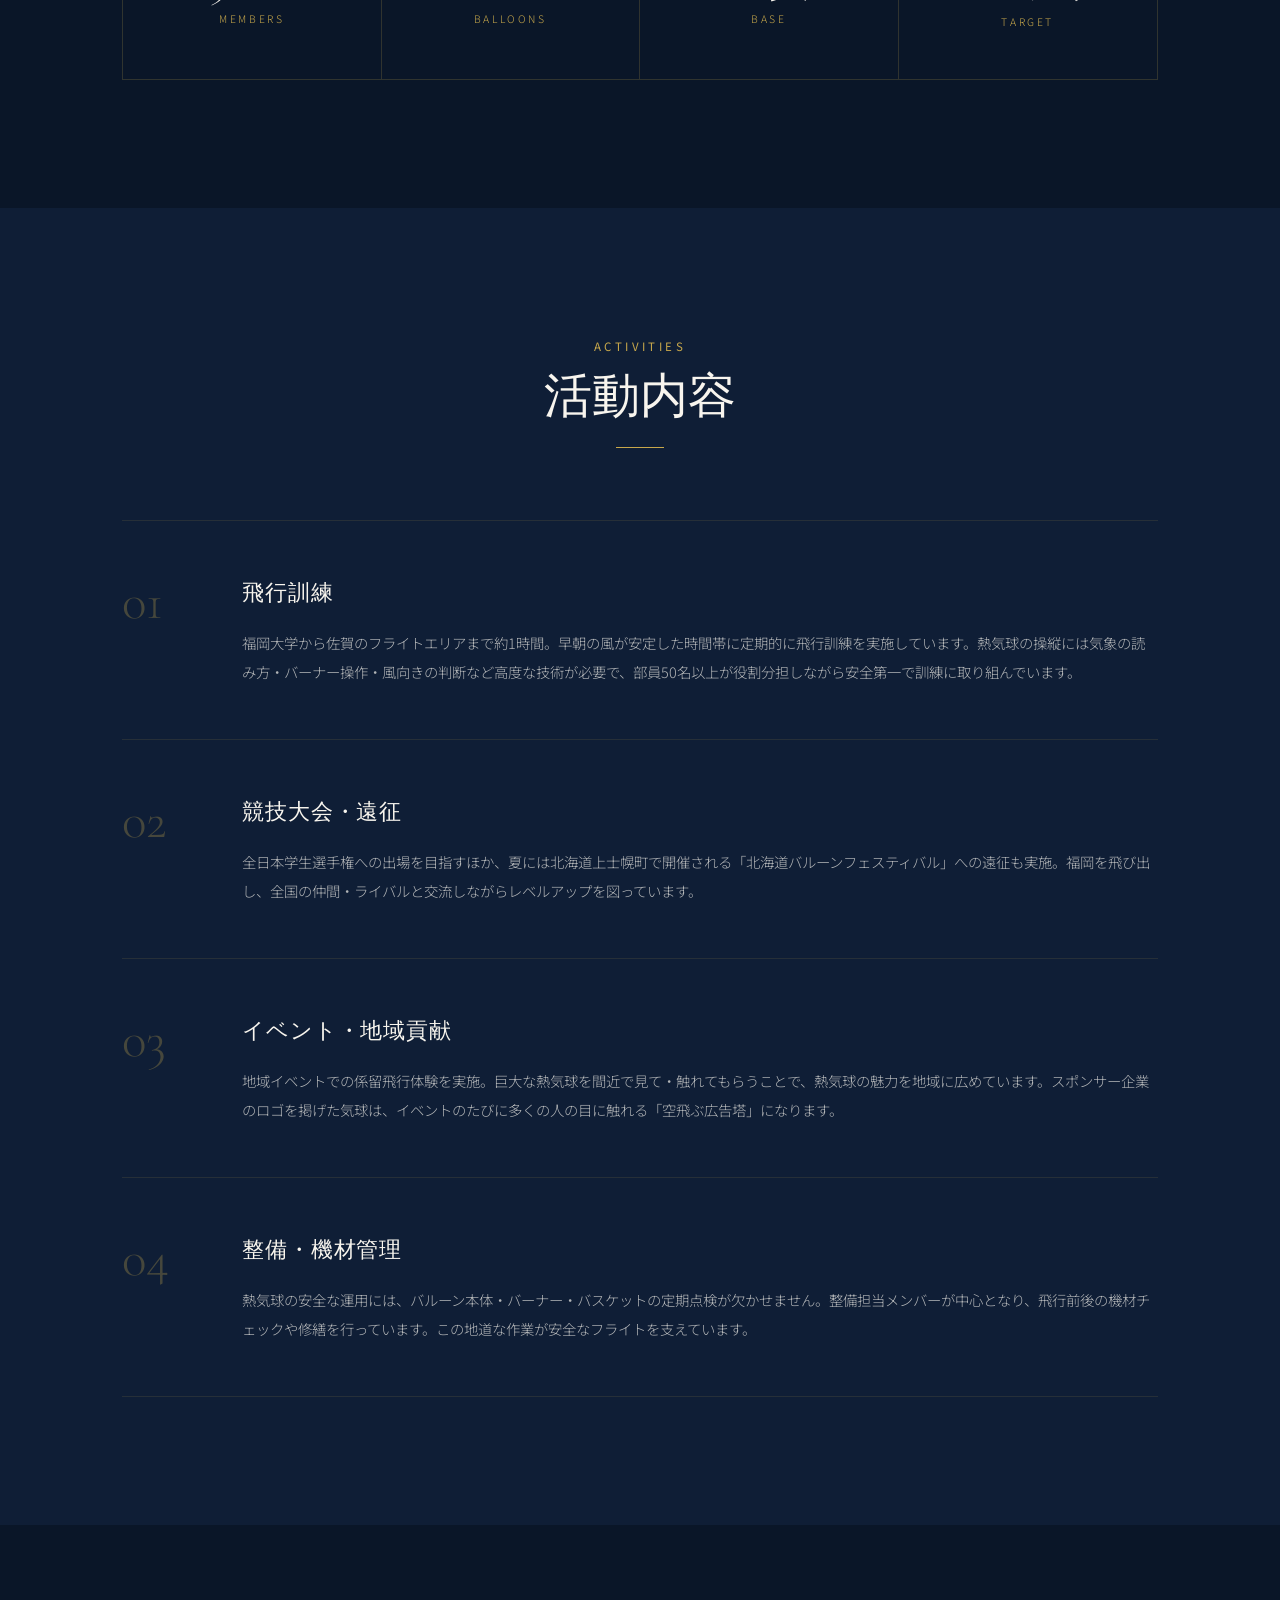
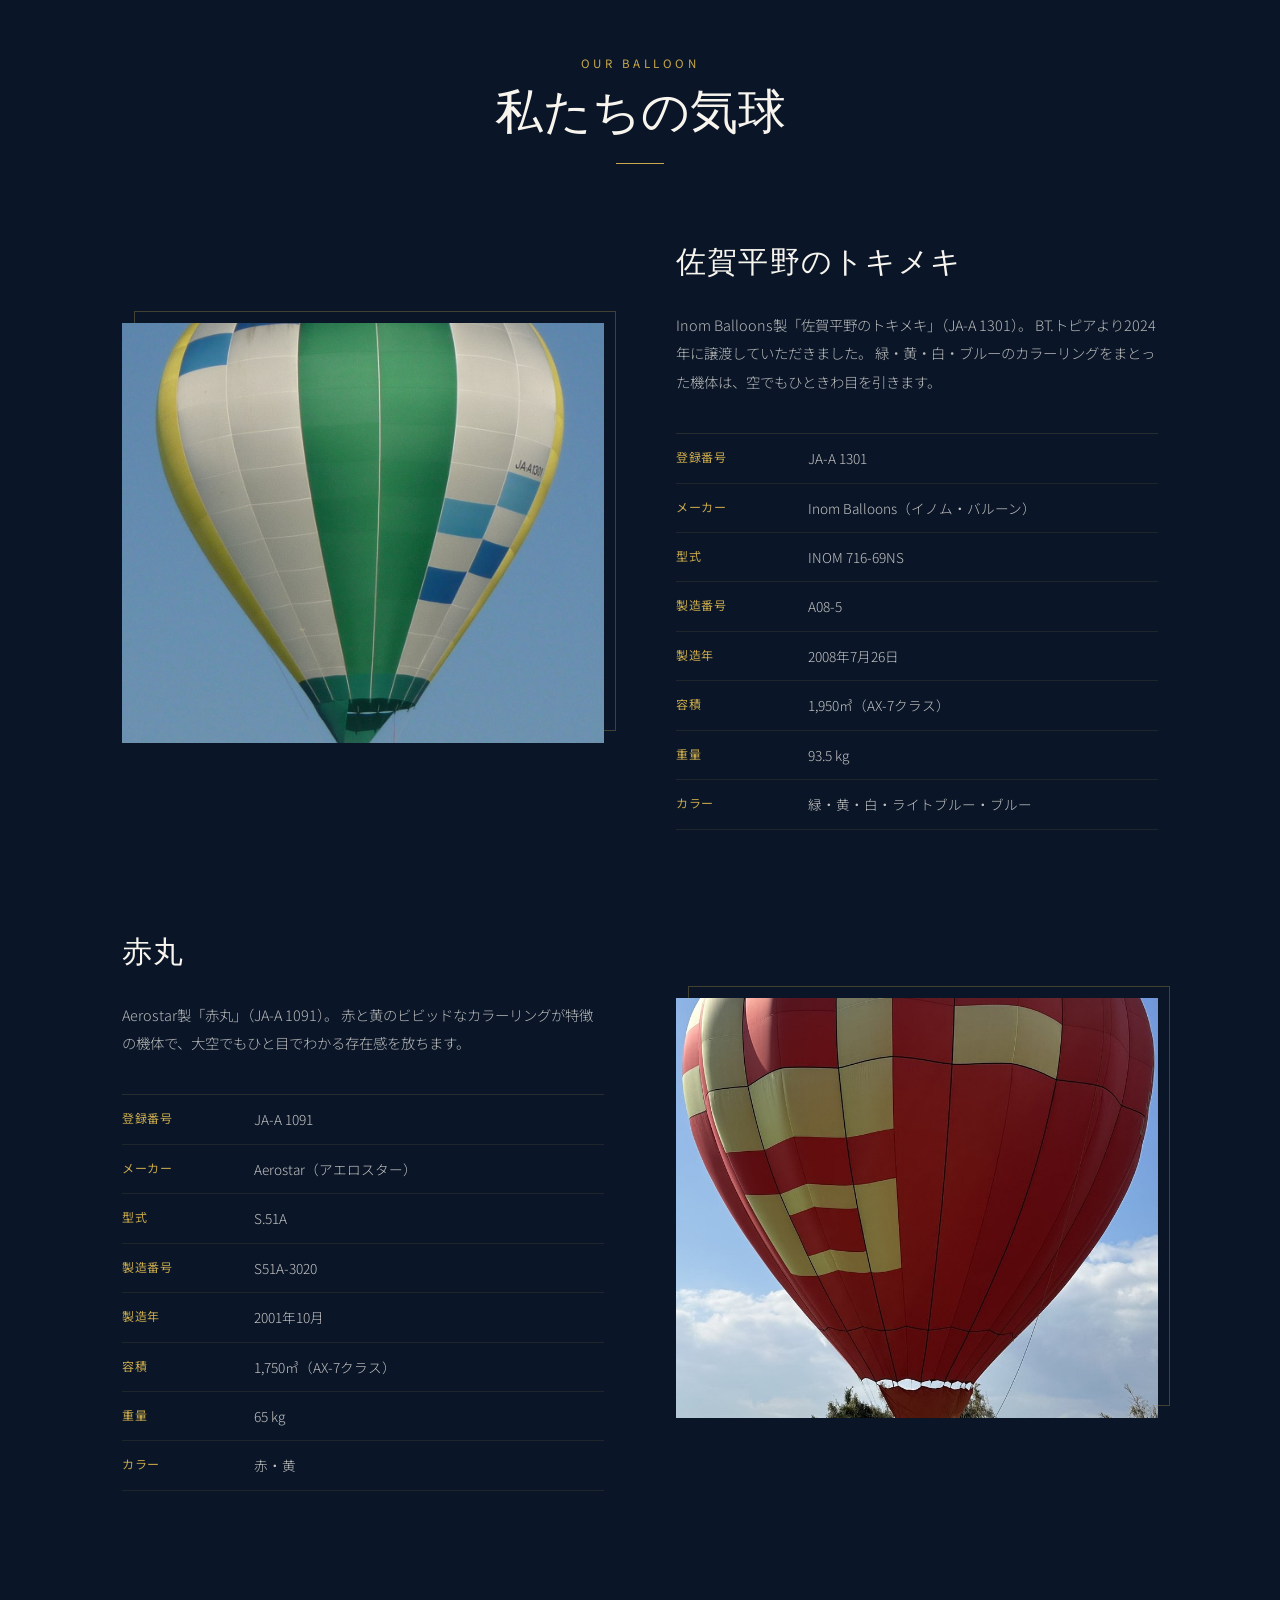
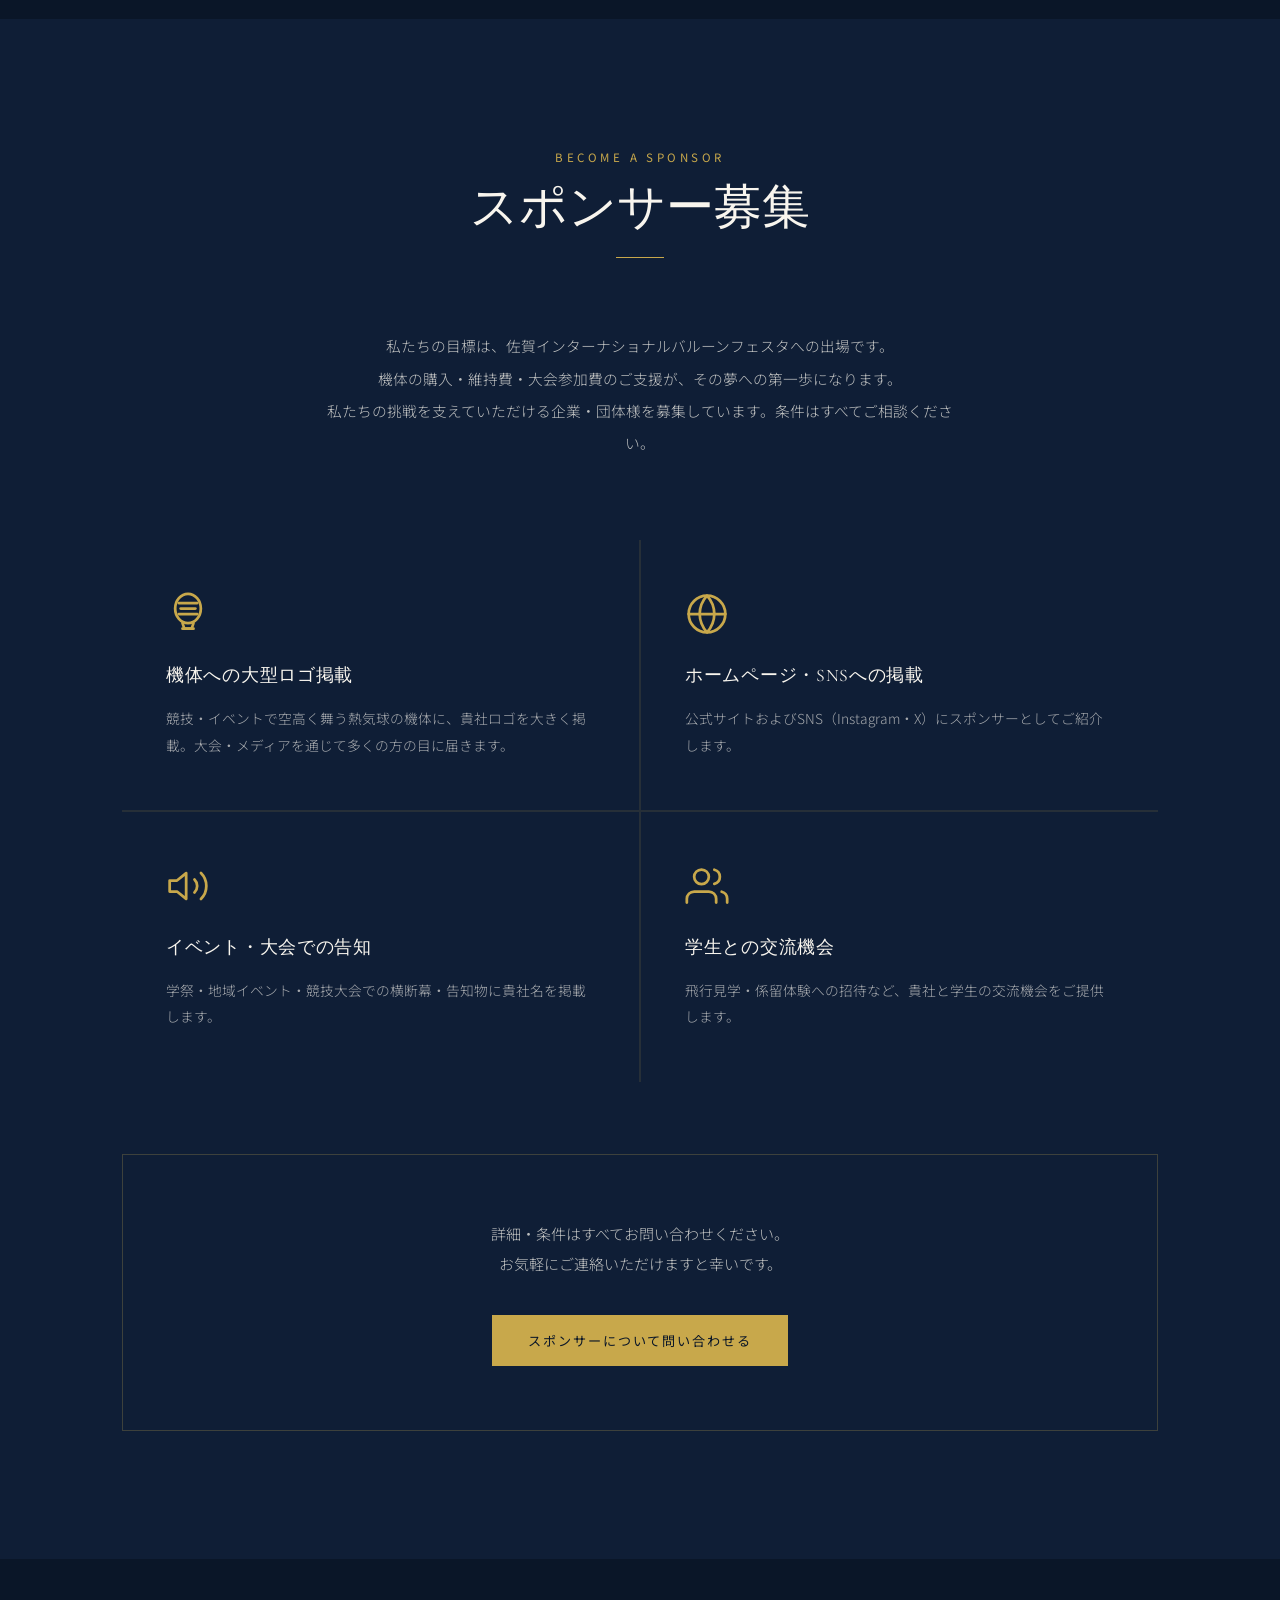
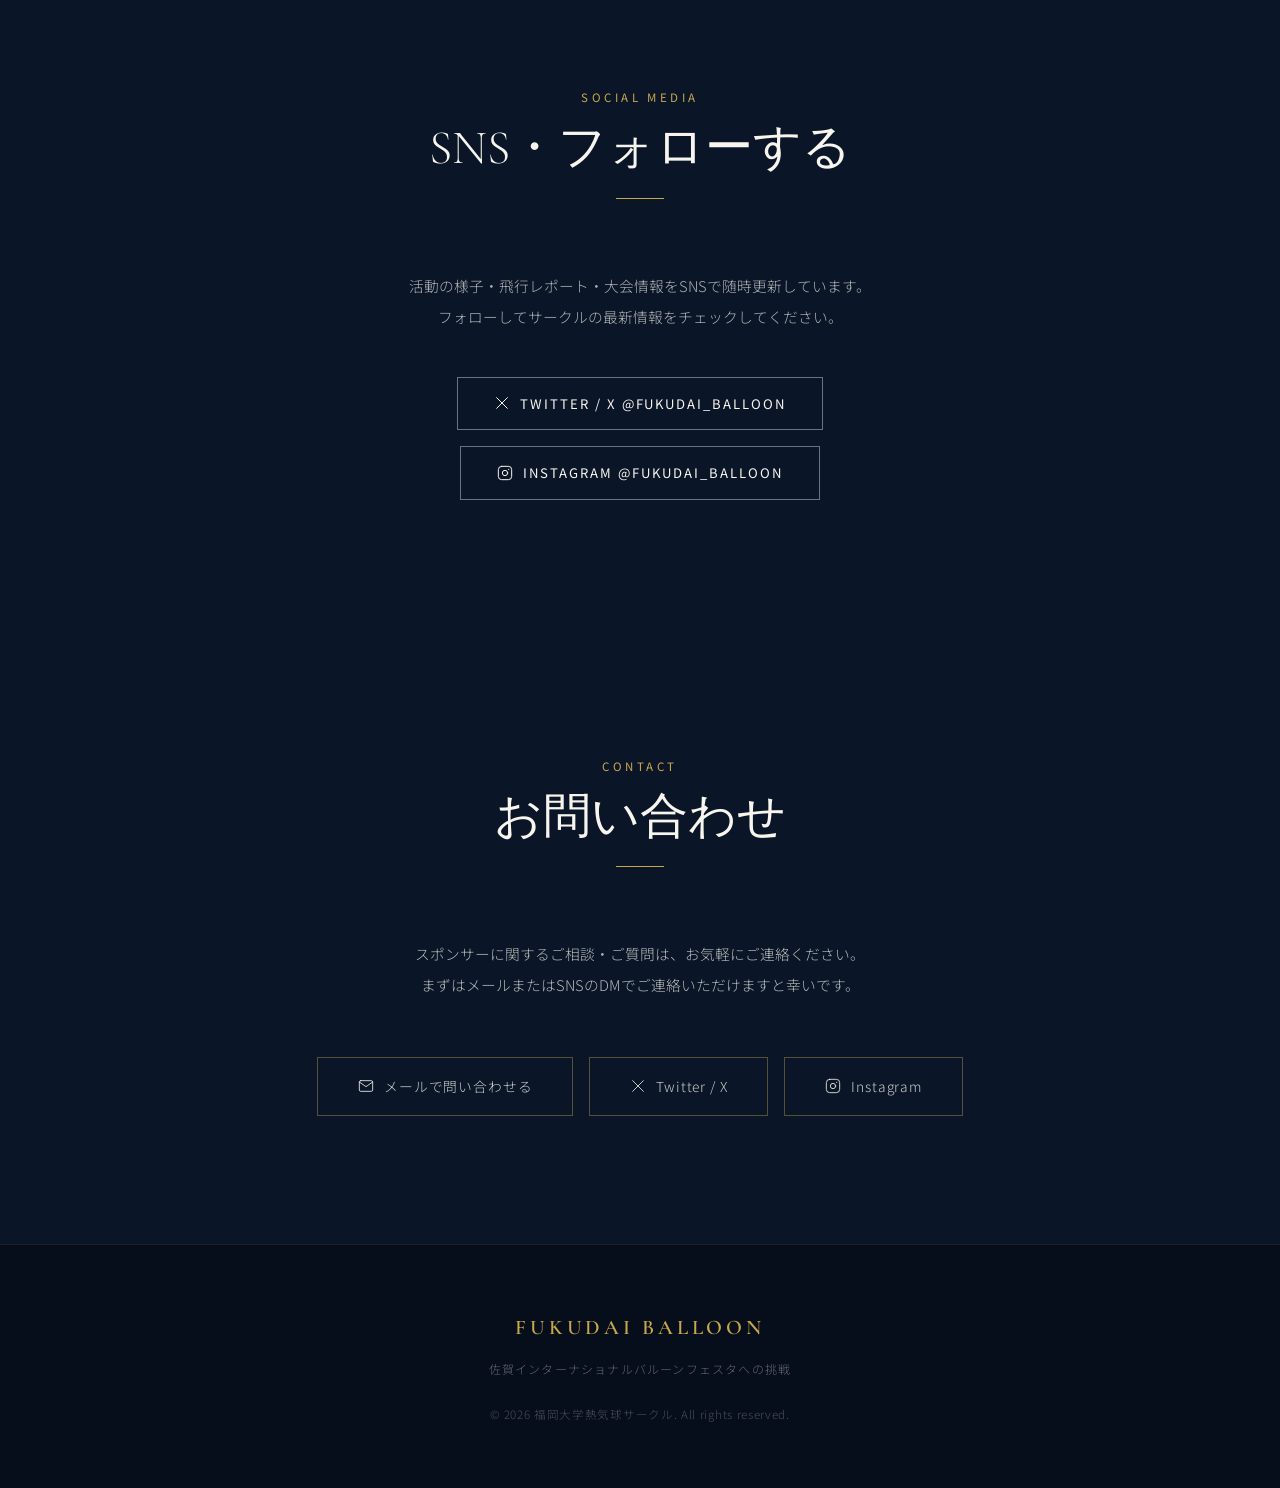
==== commit 7de0bbea: "Remove note blog section and related CSS Co-Authored-By: Claude Sonnet 4.6 <noreply@anthropic.com> C" ====
--- a/index.html
+++ b/index.html
@@ -330,44 +330,6 @@
               <circle cx="17.5" cy="6.5" r="1" fill="currentColor" stroke="none"/>
             </svg>
             Instagram @fukudai_balloon
-          </a>
-        </div>
-      </div>
-    </div>
-  </section>
-
-  <!-- Blog Section -->
-  <section class="blog" id="blog">
-    <div class="container">
-      <div class="section-header fade-in">
-        <p class="section-label">Latest News &amp; Blog</p>
-        <h2 class="section-title">最新情報・ブログ</h2>
-        <div class="gold-line"></div>
-      </div>
-      <div class="blog-inner fade-in">
-        <div class="blog-text">
-          <p class="blog-note-label">note</p>
-          <p class="blog-desc">
-            活動レポートはnoteで更新中。<br />
-            飛行の記録・大会レポート・サークルの日常を発信しています。
-          </p>
-        </div>
-        <div class="blog-buttons">
-          <a href="https://note.com/fukudai_balloon" class="btn btn-gold blog-btn" target="_blank" rel="noopener">
-            <svg viewBox="0 0 24 24" fill="none" stroke="currentColor" stroke-width="1.5" stroke-linecap="round" stroke-linejoin="round" width="16" height="16">
-              <path d="M14 2H6a2 2 0 0 0-2 2v16a2 2 0 0 0 2 2h12a2 2 0 0 0 2-2V8z"/>
-              <polyline points="14 2 14 8 20 8"/>
-              <line x1="16" y1="13" x2="8" y2="13"/>
-              <line x1="16" y1="17" x2="8" y2="17"/>
-              <polyline points="10 9 9 9 8 9"/>
-            </svg>
-            noteで記事を読む
-          </a>
-          <a href="https://twitter.com/fukudai_balloon" class="btn btn-ghost blog-btn" target="_blank" rel="noopener">
-            <svg viewBox="0 0 24 24" fill="none" stroke="currentColor" stroke-width="1.5" stroke-linecap="round" stroke-linejoin="round" width="16" height="16">
-              <path d="M4 4l16 16M4 20L20 4"/>
-            </svg>
-            X で最新情報を見る
           </a>
         </div>
       </div>
--- a/style.css
+++ b/style.css
@@ -741,77 +741,6 @@
   gap: 10px;
 }
 
-/* ============================================================
-   Blog
-   ============================================================ */
-.blog {
-  padding: 128px 0;
-  background: var(--dark2);
-}
-
-.blog-inner {
-  display: flex;
-  align-items: center;
-  justify-content: space-between;
-  gap: 64px;
-  padding: 64px 72px;
-  border: 1px solid rgba(200, 168, 75, 0.2);
-}
-
-.blog-note-label {
-  font-family: var(--serif);
-  font-weight: 600;
-  font-size: 1rem;
-  letter-spacing: 0.2em;
-  color: var(--gold);
-  margin-bottom: 16px;
-  text-transform: uppercase;
-}
-
-.blog-desc {
-  font-size: 0.92rem;
-  line-height: 2;
-  color: rgba(248, 245, 238, 0.72);
-}
-
-.blog-buttons {
-  display: flex;
-  flex-direction: column;
-  gap: 14px;
-  flex-shrink: 0;
-}
-
-.blog-btn {
-  display: inline-flex;
-  align-items: center;
-  gap: 10px;
-  white-space: nowrap;
-}
-
-@media (max-width: 900px) {
-  .blog-inner {
-    flex-direction: column;
-    padding: 48px 32px;
-    gap: 40px;
-    text-align: center;
-  }
-
-  .blog-buttons {
-    flex-direction: row;
-    flex-wrap: wrap;
-    justify-content: center;
-  }
-}
-
-@media (max-width: 600px) {
-  .blog-buttons {
-    flex-direction: column;
-  }
-
-  .blog-btn {
-    justify-content: center;
-  }
-}
 
 /* ============================================================
    Contact
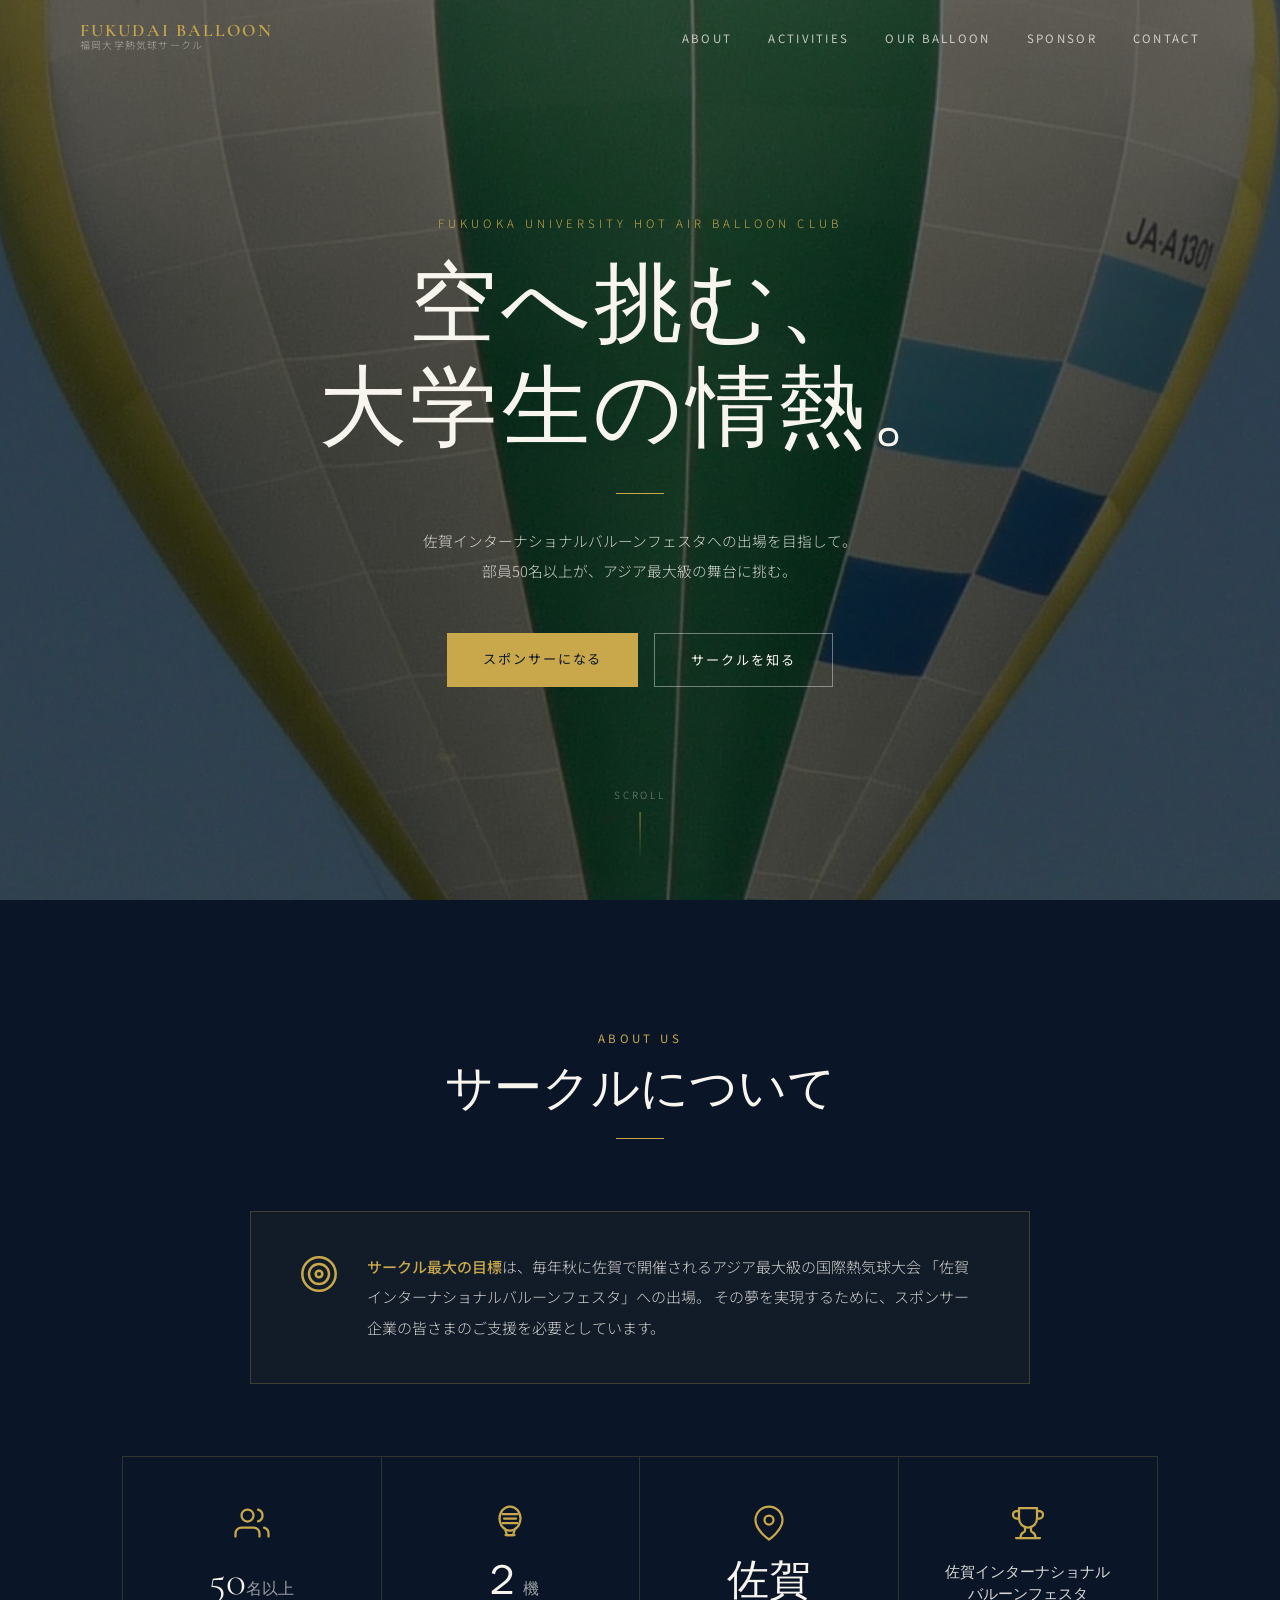
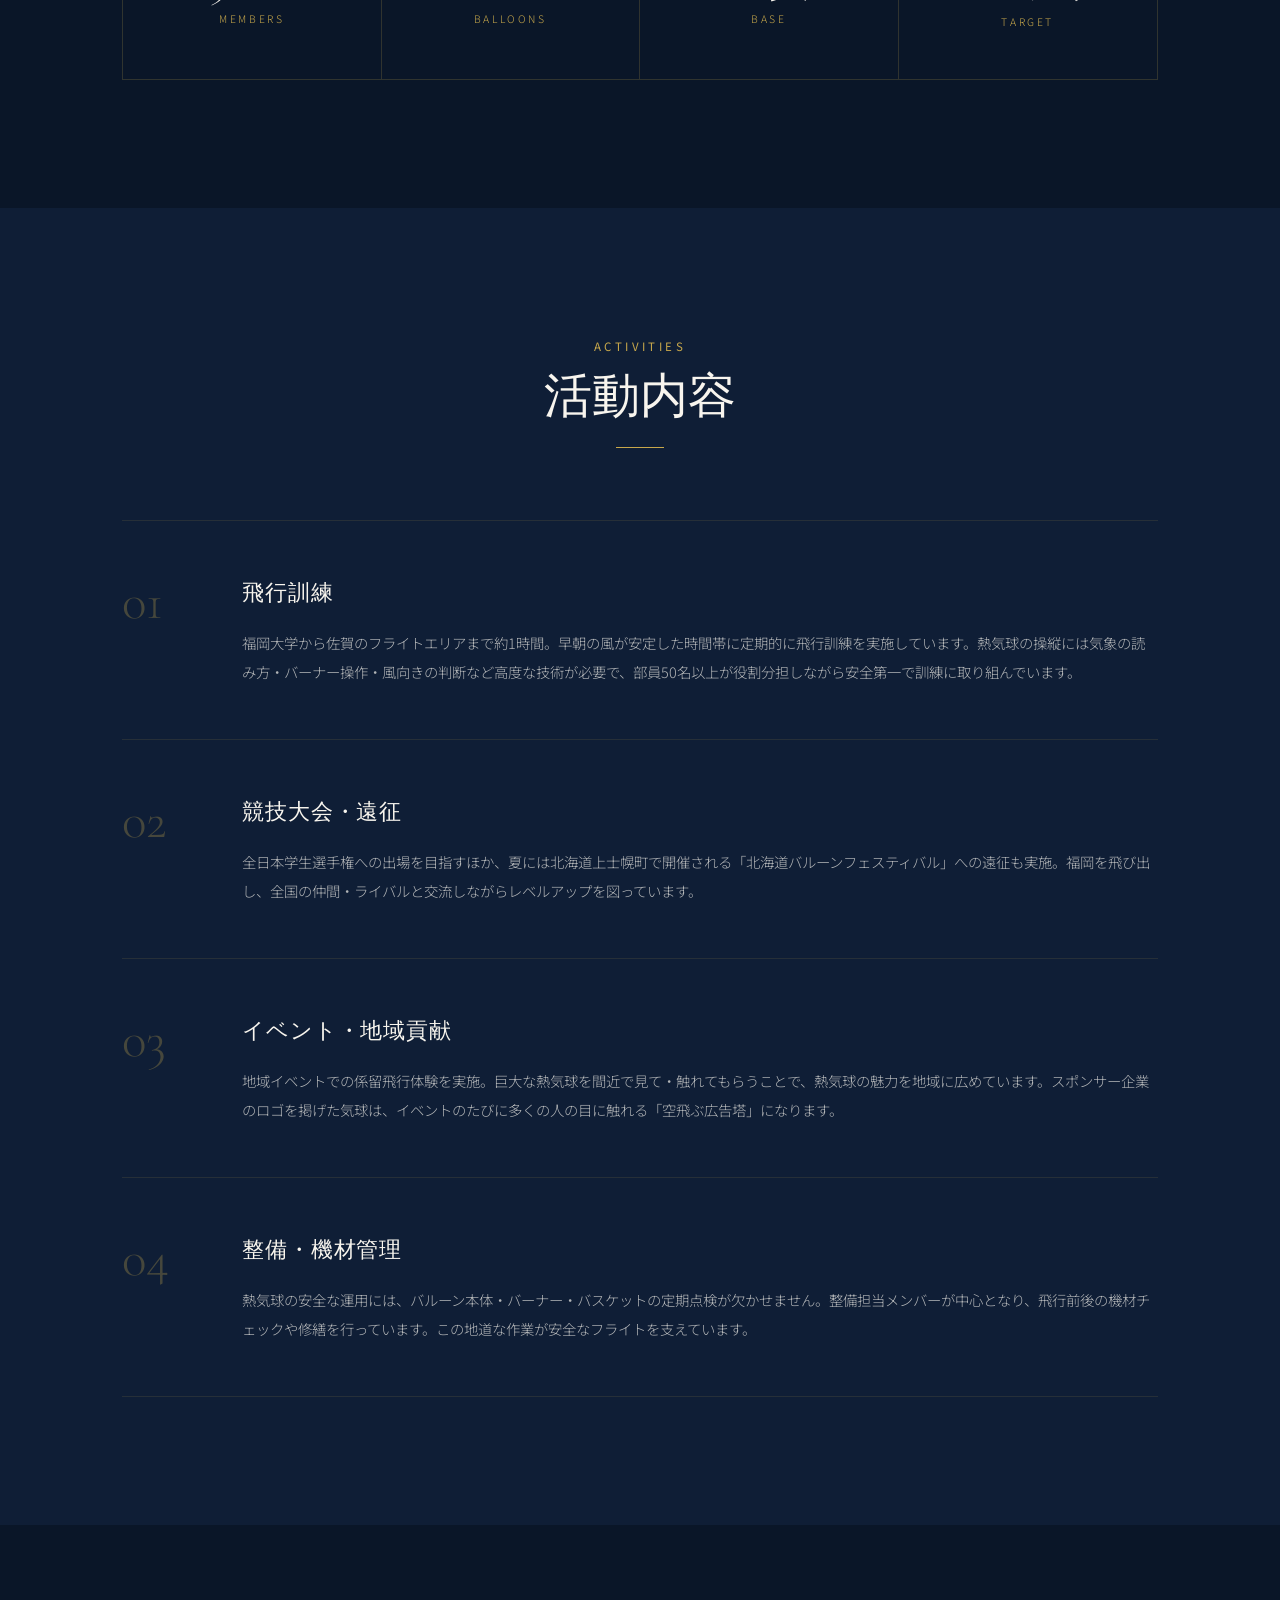
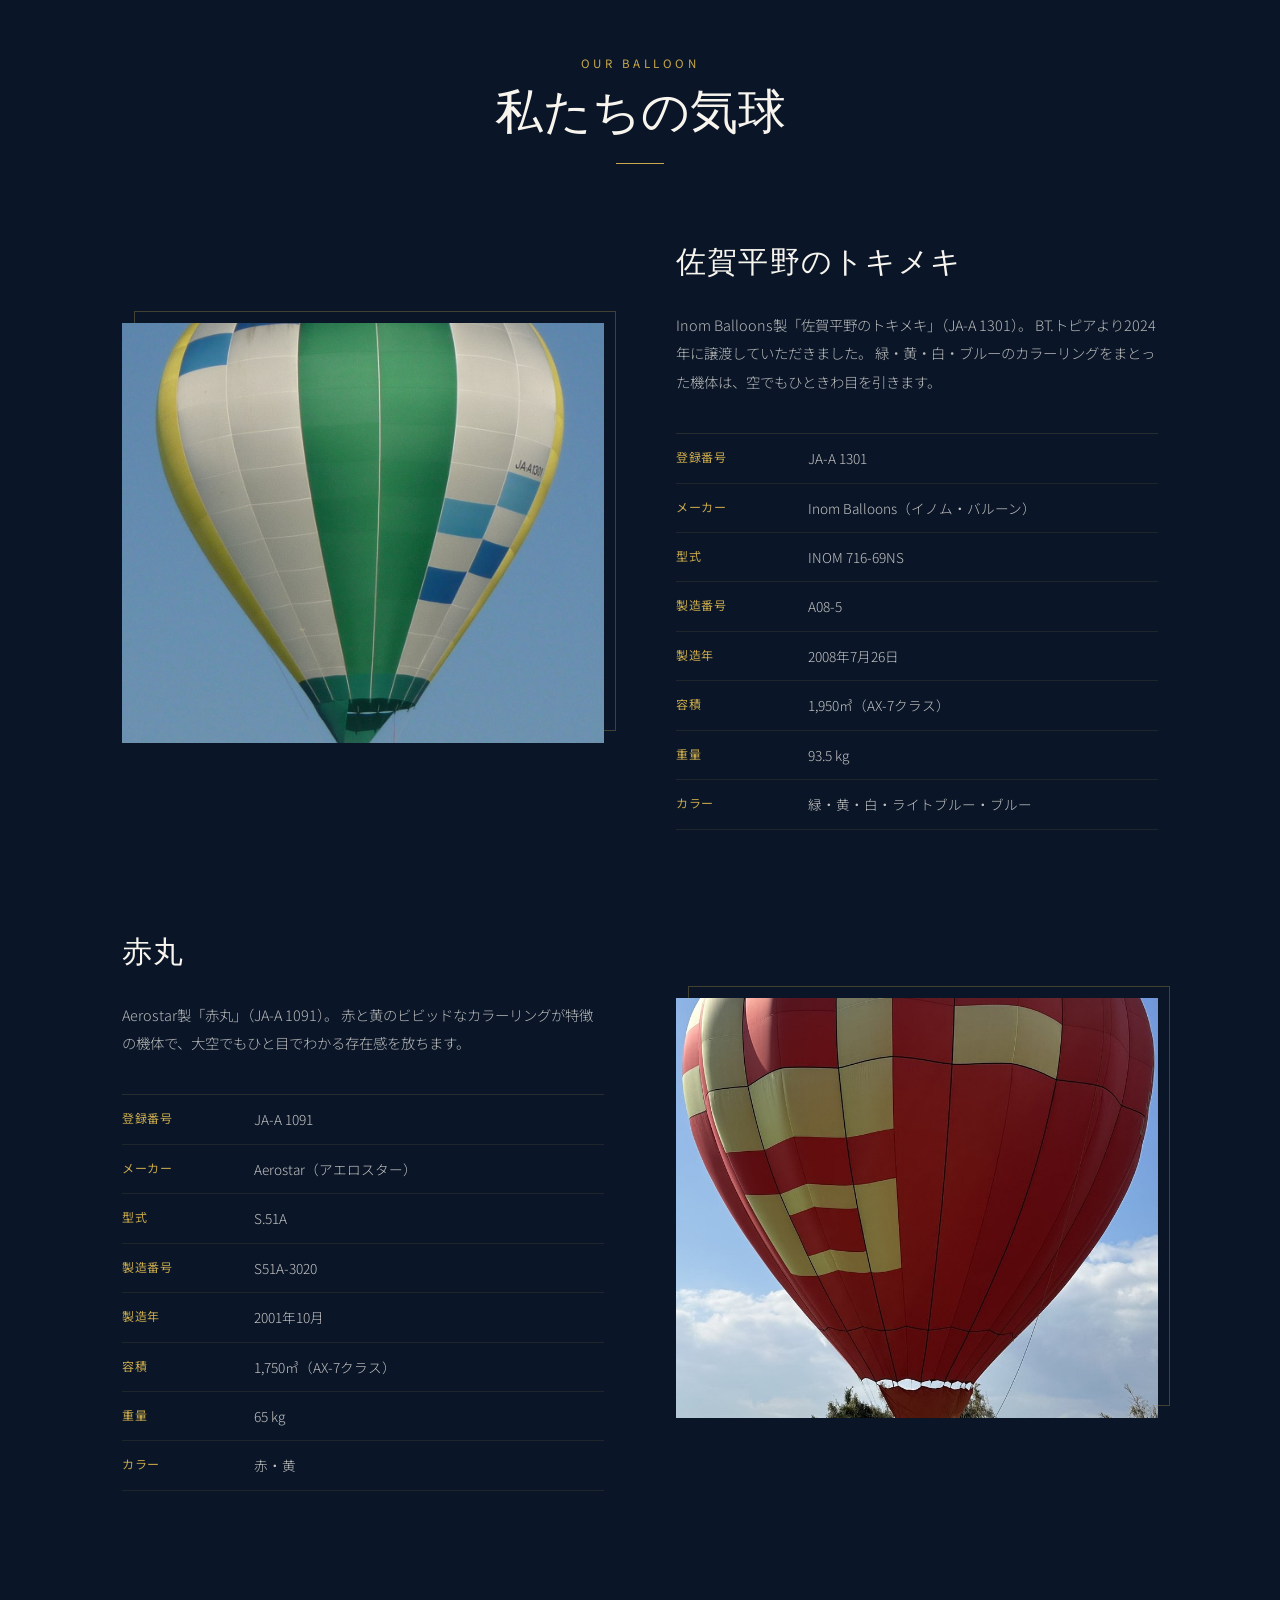
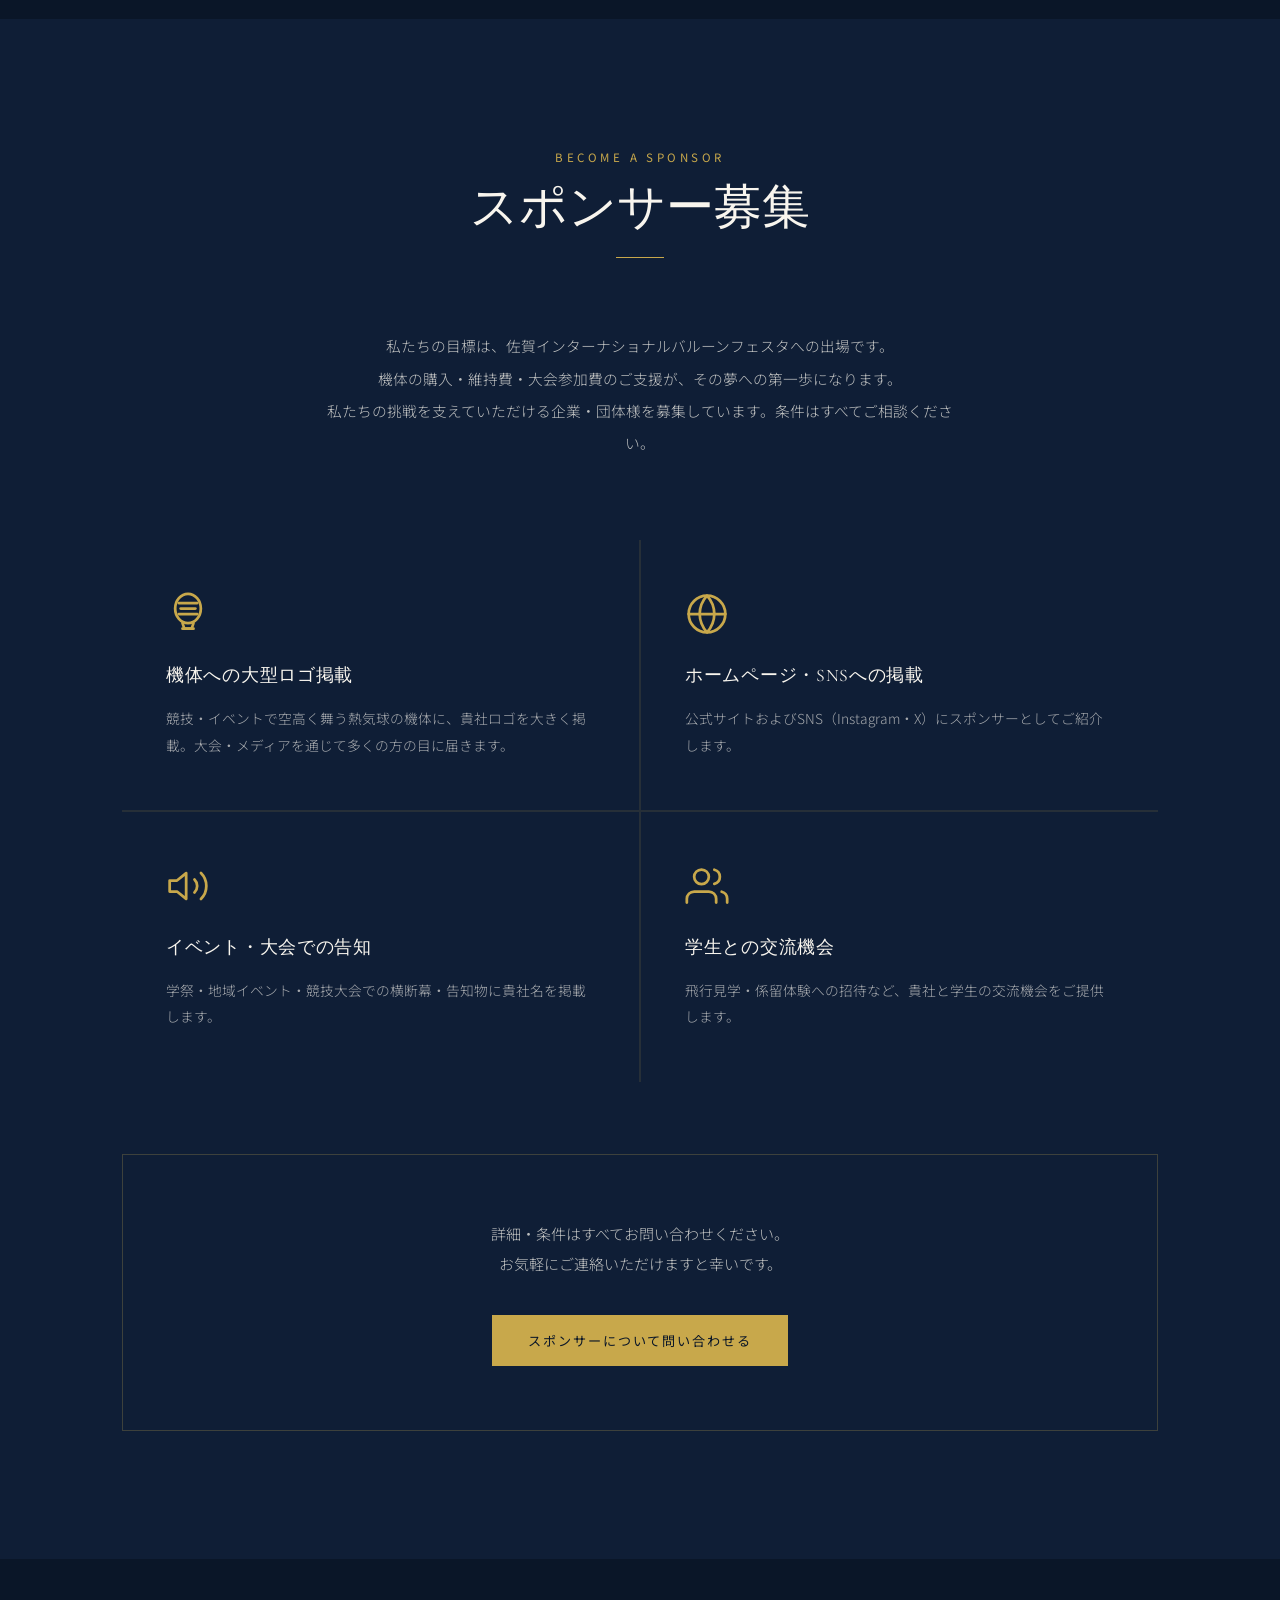
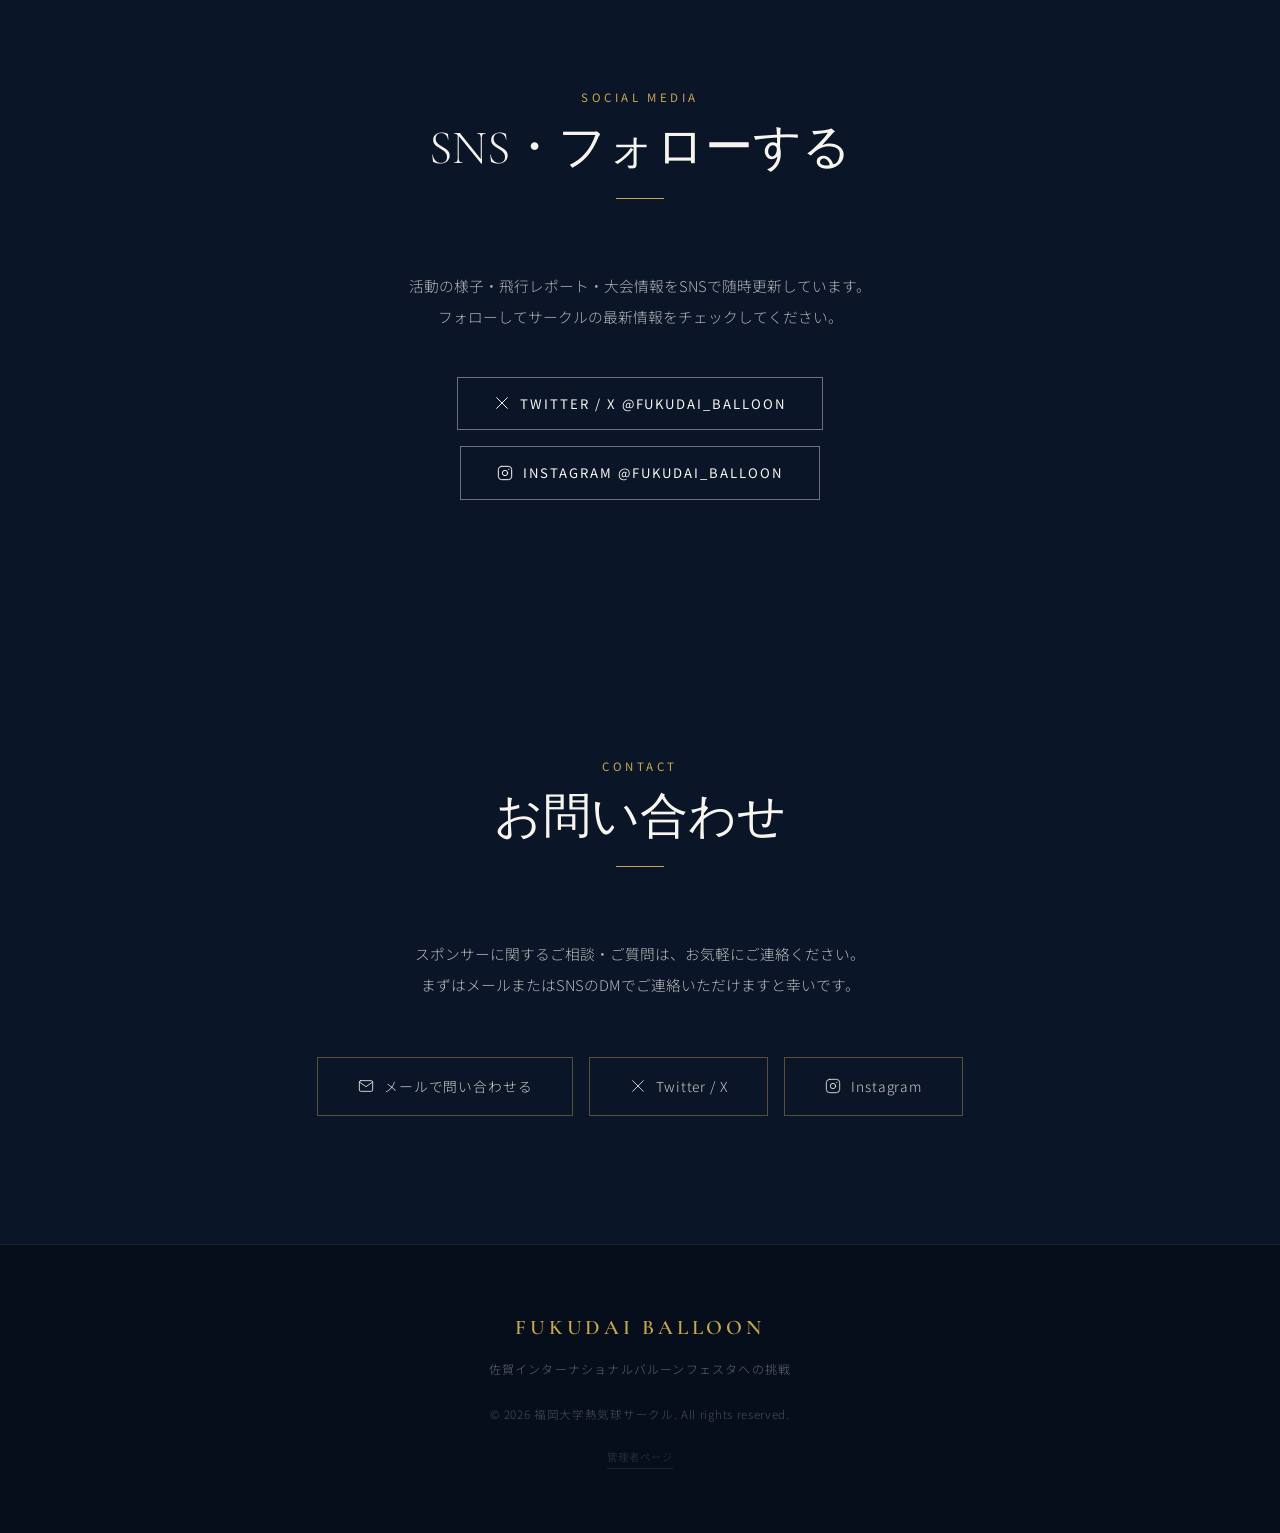
==== commit 964c1c74: "Add admin.html with password-protected content management - admin.html: dark/gold design, password l" ====
--- a/index.html
+++ b/index.html
@@ -33,6 +33,16 @@
     </div>
   </nav>
 
+  <!-- Notice Bar (shown only when set via admin) -->
+  <div class="notice-bar" id="notice-bar" style="display:none">
+    <span class="notice-icon">
+      <svg viewBox="0 0 24 24" fill="none" stroke="currentColor" stroke-width="1.5" stroke-linecap="round" stroke-linejoin="round" width="14" height="14">
+        <circle cx="12" cy="12" r="10"/><line x1="12" y1="8" x2="12" y2="12"/><line x1="12" y1="16" x2="12.01" y2="16"/>
+      </svg>
+    </span>
+    <span id="notice-text"></span>
+  </div>
+
   <!-- Hero Section -->
   <section class="hero" id="hero">
     <div class="hero-bg"></div>
@@ -227,6 +237,18 @@
           </dl>
         </div>
       </div>
+    </div>
+  </section>
+
+  <!-- Gallery Section (shown only when images set via admin) -->
+  <section class="gallery" id="gallery" style="display:none">
+    <div class="container">
+      <div class="section-header fade-in">
+        <p class="section-label">Gallery</p>
+        <h2 class="section-title">ギャラリー</h2>
+        <div class="gold-line"></div>
+      </div>
+      <div class="gallery-grid" id="gallery-grid"></div>
     </div>
   </section>
 
@@ -379,8 +401,42 @@
     <div class="footer-logo">FUKUDAI BALLOON</div>
     <p class="footer-tagline">佐賀インターナショナルバルーンフェスタへの挑戦</p>
     <p class="footer-copy">© 2026 福岡大学熱気球サークル. All rights reserved.</p>
+    <a href="admin.html" class="footer-admin-link">管理者ページ</a>
   </footer>
 
   <script src="script.js"></script>
+  <script>
+    // Load notice from localStorage
+    (function () {
+      const notice = localStorage.getItem('fdb_notice');
+      if (notice && notice.trim()) {
+        const bar  = document.getElementById('notice-bar');
+        const text = document.getElementById('notice-text');
+        text.innerHTML = notice.replace(/\n/g, '<br>');
+        bar.style.display = 'flex';
+      }
+    })();
+
+    // Load gallery from localStorage
+    (function () {
+      let items;
+      try { items = JSON.parse(localStorage.getItem('fdb_gallery') || '[]'); }
+      catch { items = []; }
+      if (items.length === 0) return;
+
+      const section = document.getElementById('gallery');
+      const grid    = document.getElementById('gallery-grid');
+      section.style.display = 'block';
+
+      grid.innerHTML = items.map(item => `
+        <div class="gallery-cell">
+          <img src="${item.url.replace(/"/g,'')}"
+               alt="${(item.caption || '').replace(/"/g,'')}"
+               loading="lazy" />
+          ${item.caption ? `<p class="gallery-caption">${item.caption.replace(/</g,'&lt;')}</p>` : ''}
+        </div>
+      `).join('');
+    })();
+  </script>
 </body>
 </html>
--- a/style.css
+++ b/style.css
@@ -128,6 +128,28 @@
 }
 
 /* ============================================================
+   Notice Bar
+   ============================================================ */
+.notice-bar {
+  display: flex;
+  align-items: center;
+  justify-content: center;
+  gap: 10px;
+  padding: 12px 24px;
+  background: rgba(200, 168, 75, 0.12);
+  border-bottom: 1px solid rgba(200, 168, 75, 0.25);
+  font-size: 0.84rem;
+  color: rgba(248, 245, 238, 0.88);
+  line-height: 1.6;
+  text-align: center;
+}
+
+.notice-icon {
+  flex-shrink: 0;
+  color: var(--gold);
+}
+
+/* ============================================================
    Navbar
    ============================================================ */
 .navbar {
@@ -787,6 +809,59 @@
 }
 
 /* ============================================================
+   Gallery
+   ============================================================ */
+.gallery {
+  padding: 128px 0;
+  background: var(--dark2);
+}
+
+.gallery-grid {
+  display: grid;
+  grid-template-columns: repeat(3, 1fr);
+  gap: 3px;
+}
+
+.gallery-cell {
+  position: relative;
+  overflow: hidden;
+}
+
+.gallery-cell img {
+  width: 100%;
+  height: 280px;
+  object-fit: cover;
+  display: block;
+  transition: transform 0.6s ease;
+}
+
+.gallery-cell:hover img {
+  transform: scale(1.05);
+}
+
+.gallery-caption {
+  position: absolute;
+  bottom: 0;
+  left: 0;
+  right: 0;
+  padding: 10px 14px;
+  background: linear-gradient(to top, rgba(10,22,40,0.85), transparent);
+  font-size: 0.76rem;
+  color: rgba(248,245,238,0.82);
+  letter-spacing: 0.04em;
+}
+
+@media (max-width: 700px) {
+  .gallery-grid {
+    grid-template-columns: repeat(2, 1fr);
+  }
+
+  .gallery-cell img {
+    height: 200px;
+  }
+}
+
+/* ============================================================
    Footer
    ============================================================ */
 .footer {
@@ -816,6 +891,23 @@
   font-size: 0.72rem;
   color: rgba(248, 245, 238, 0.28);
   letter-spacing: 0.06em;
+  margin-bottom: 16px;
+}
+
+.footer-admin-link {
+  display: inline-block;
+  font-size: 0.65rem;
+  color: rgba(248, 245, 238, 0.18);
+  letter-spacing: 0.1em;
+  text-decoration: none;
+  border-bottom: 1px solid rgba(248, 245, 238, 0.1);
+  padding-bottom: 1px;
+  transition: color 0.3s, border-color 0.3s;
+}
+
+.footer-admin-link:hover {
+  color: rgba(200, 168, 75, 0.6);
+  border-color: rgba(200, 168, 75, 0.3);
 }
 
 /* ============================================================
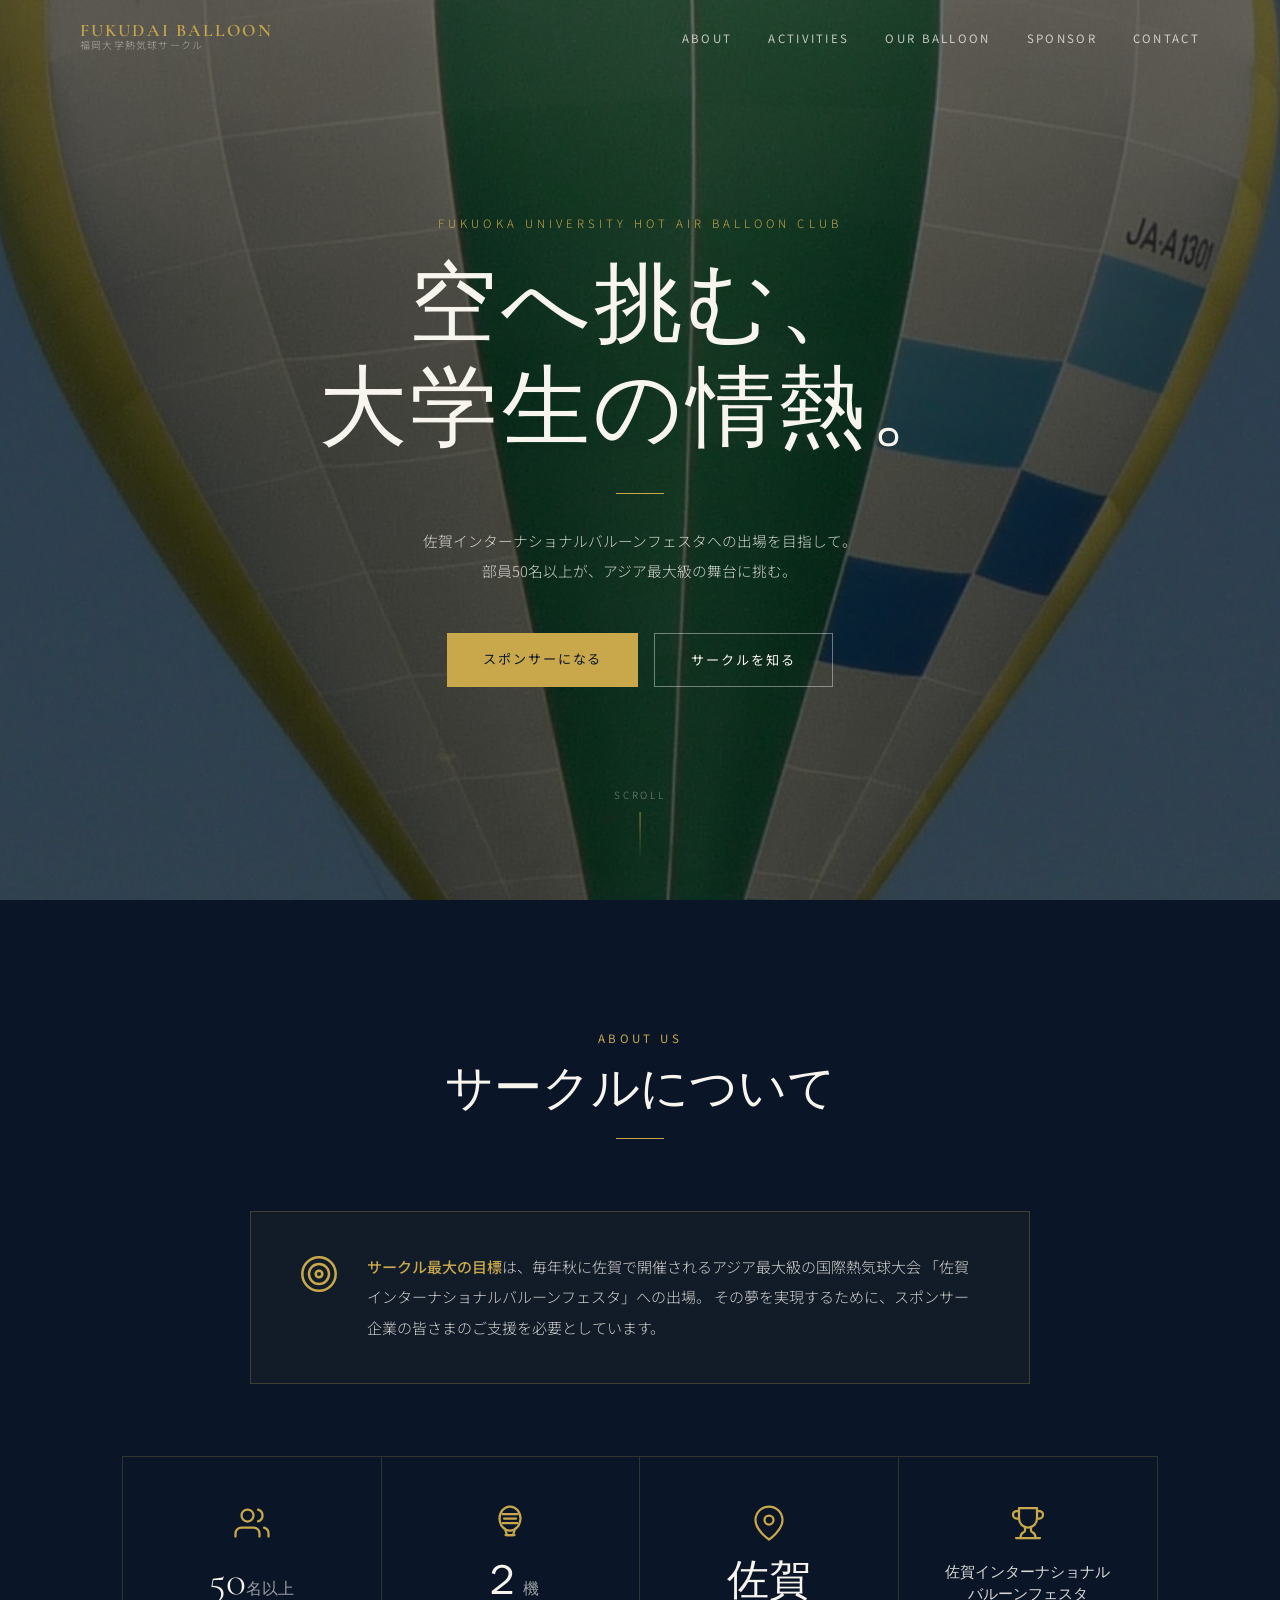
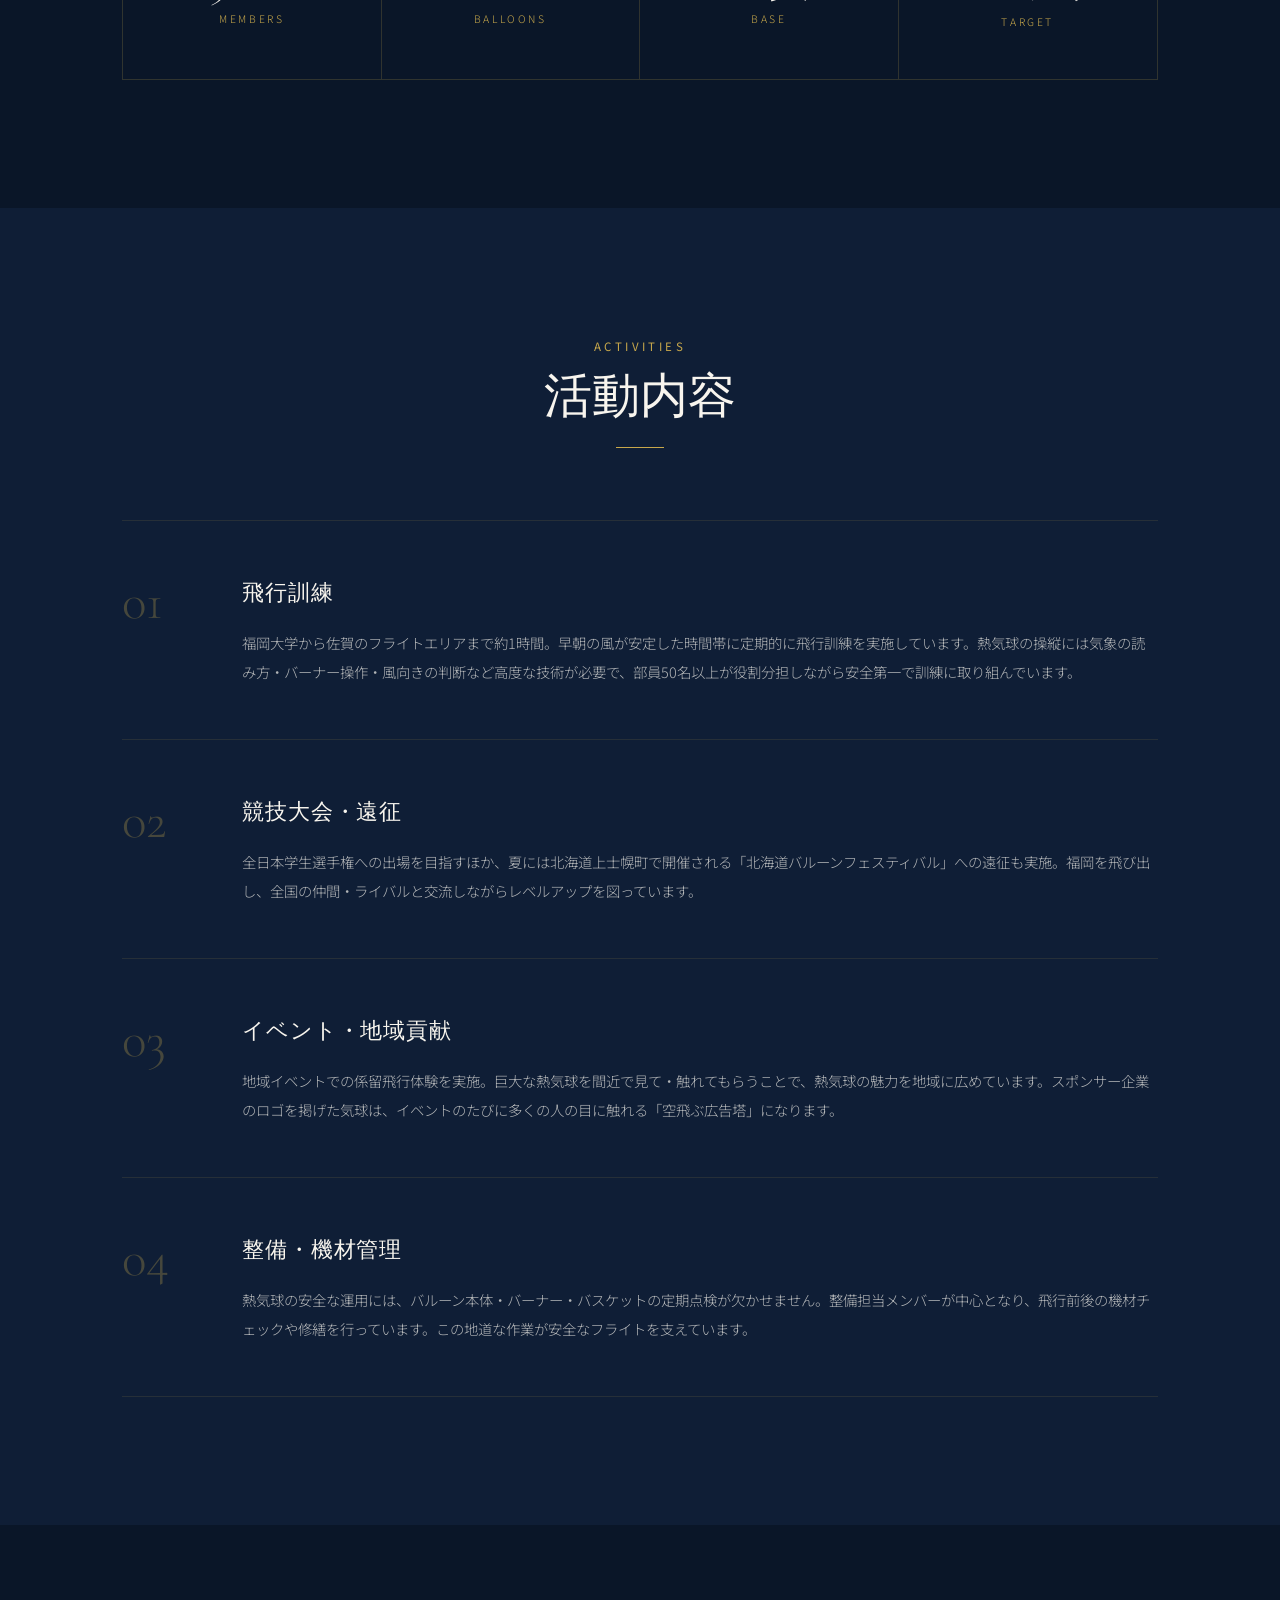
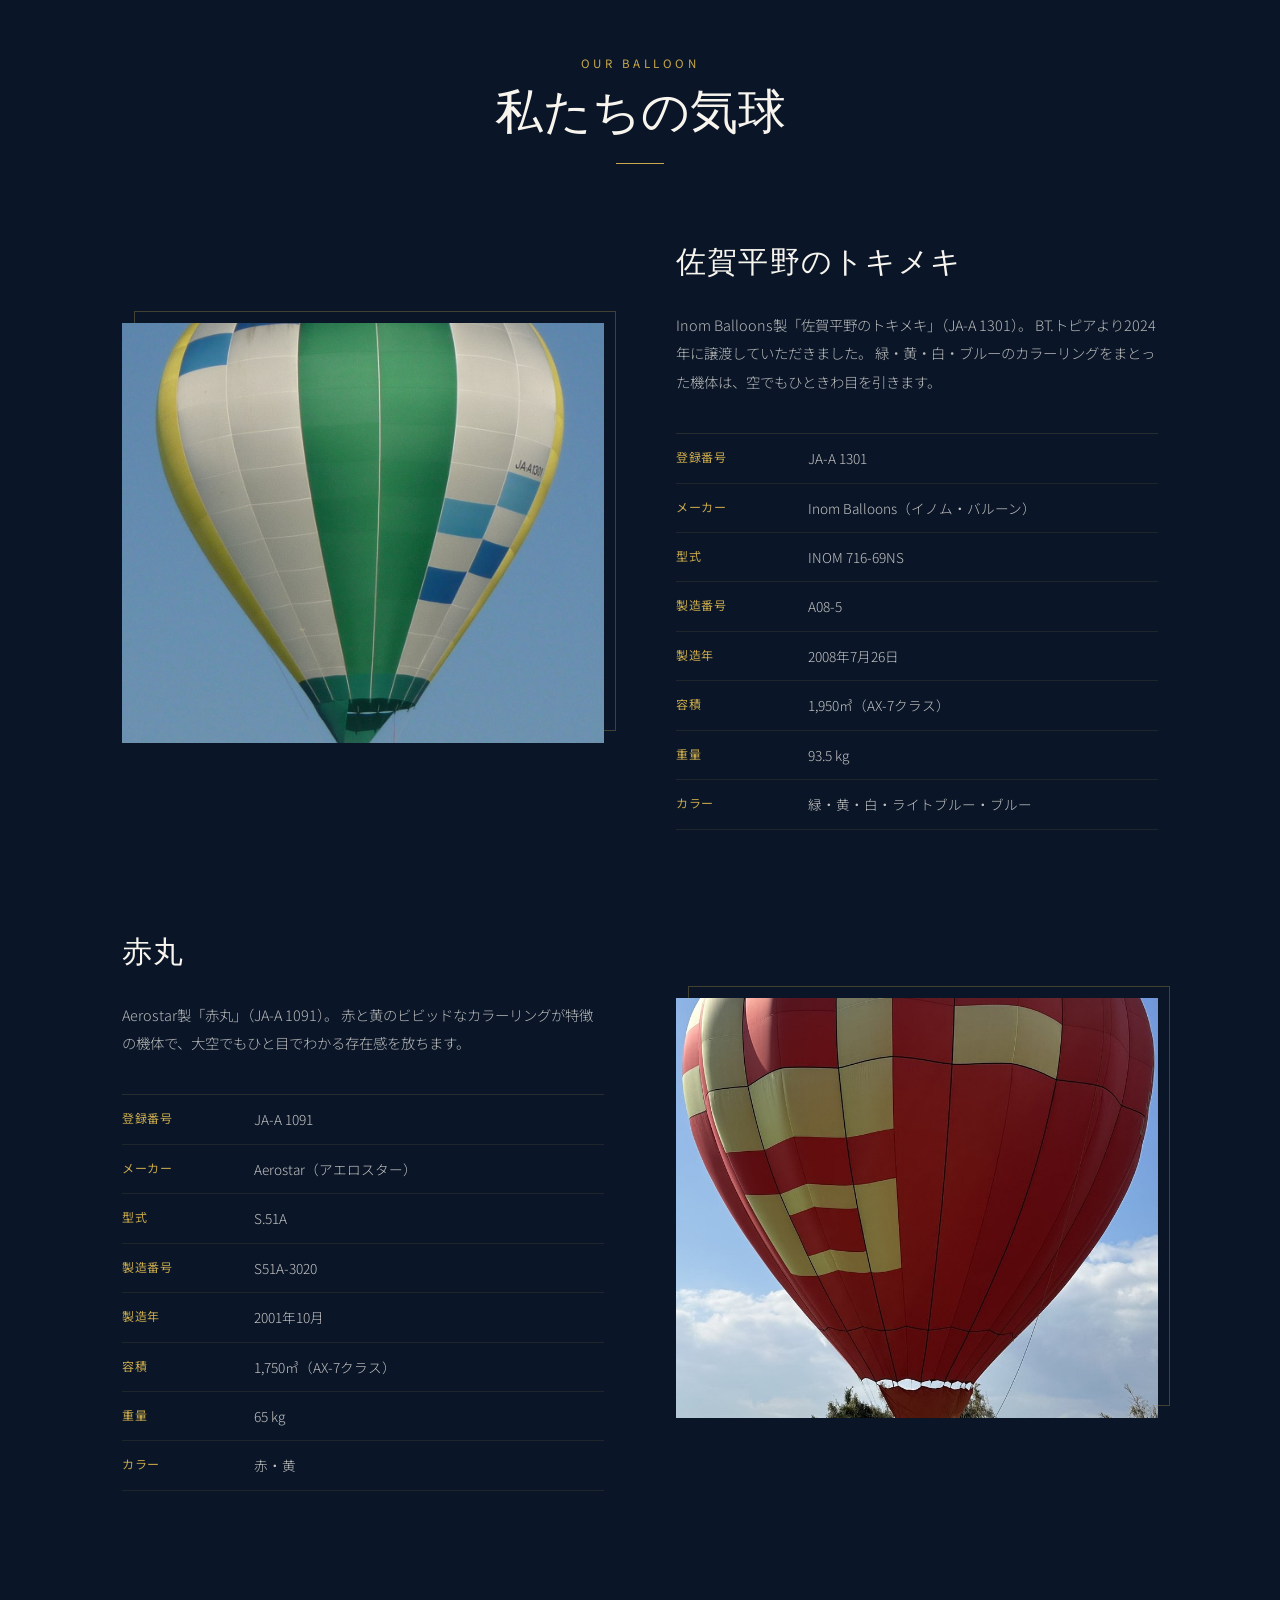
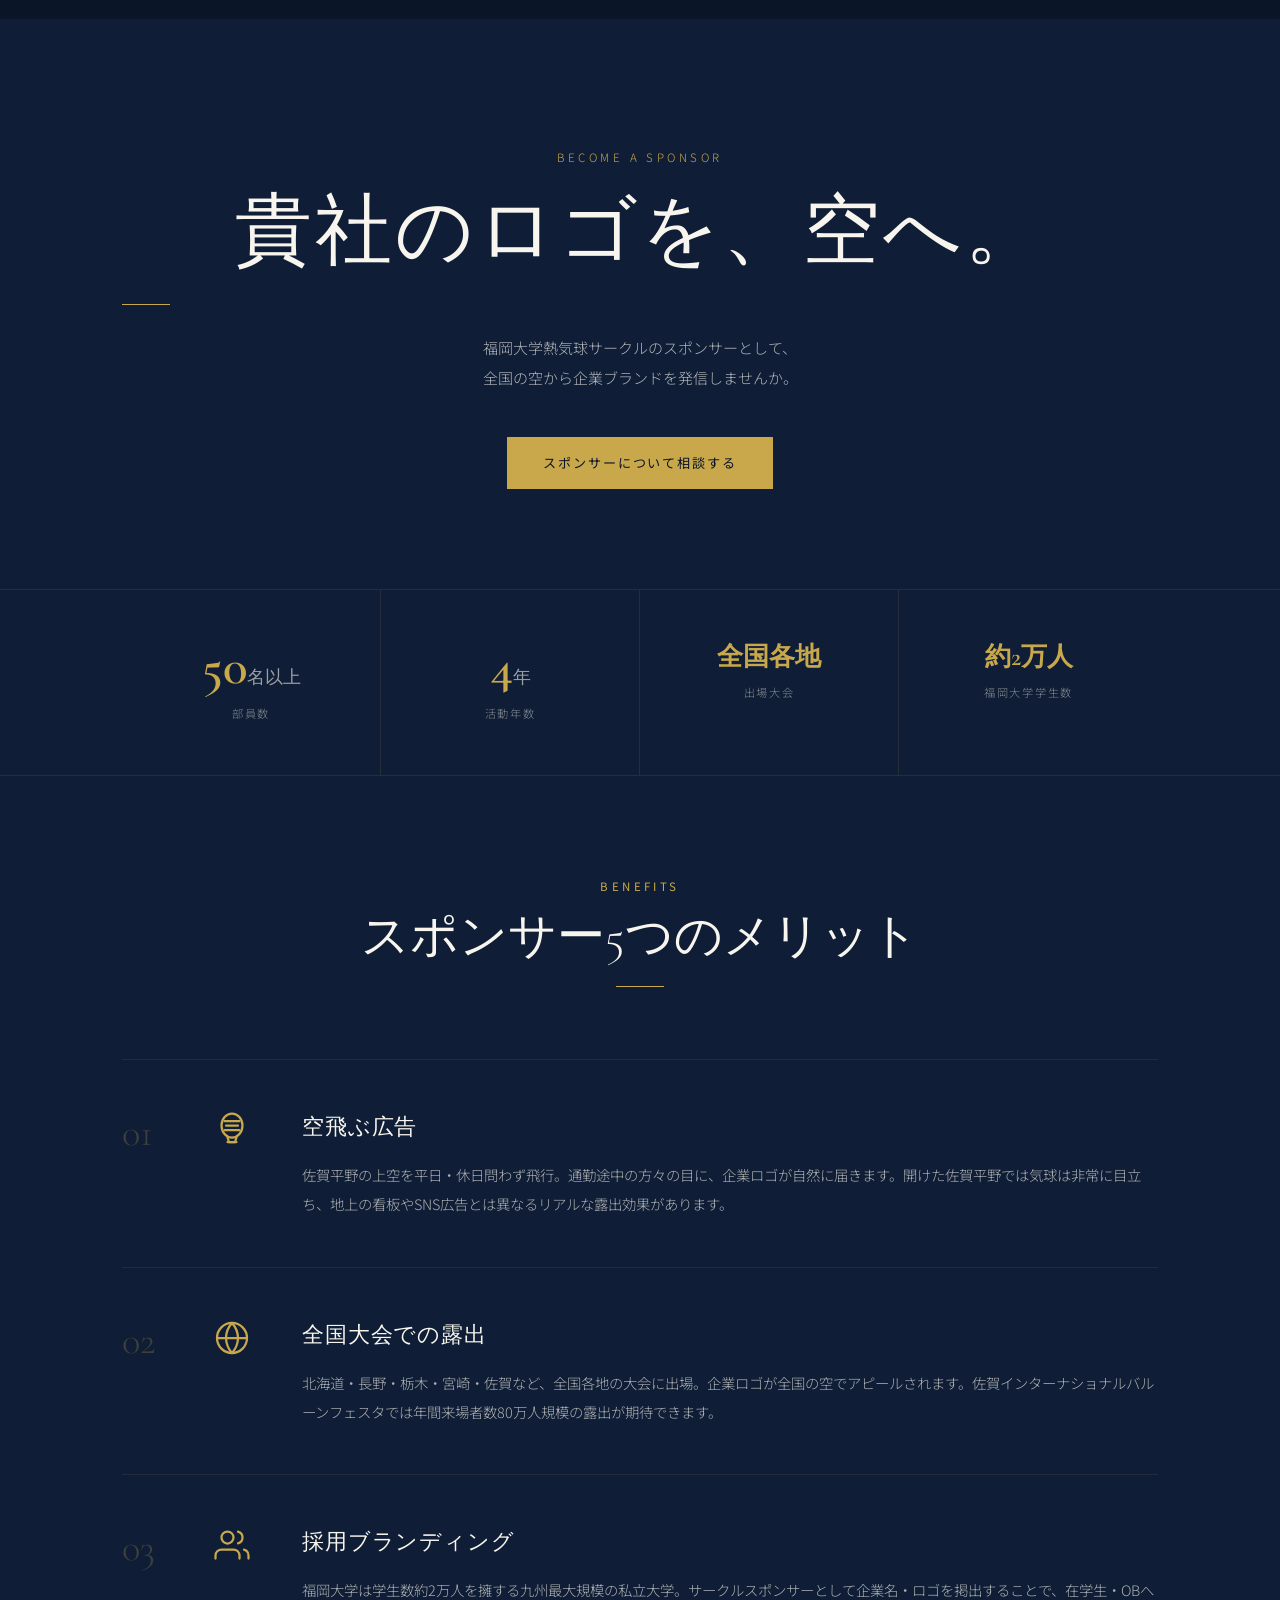
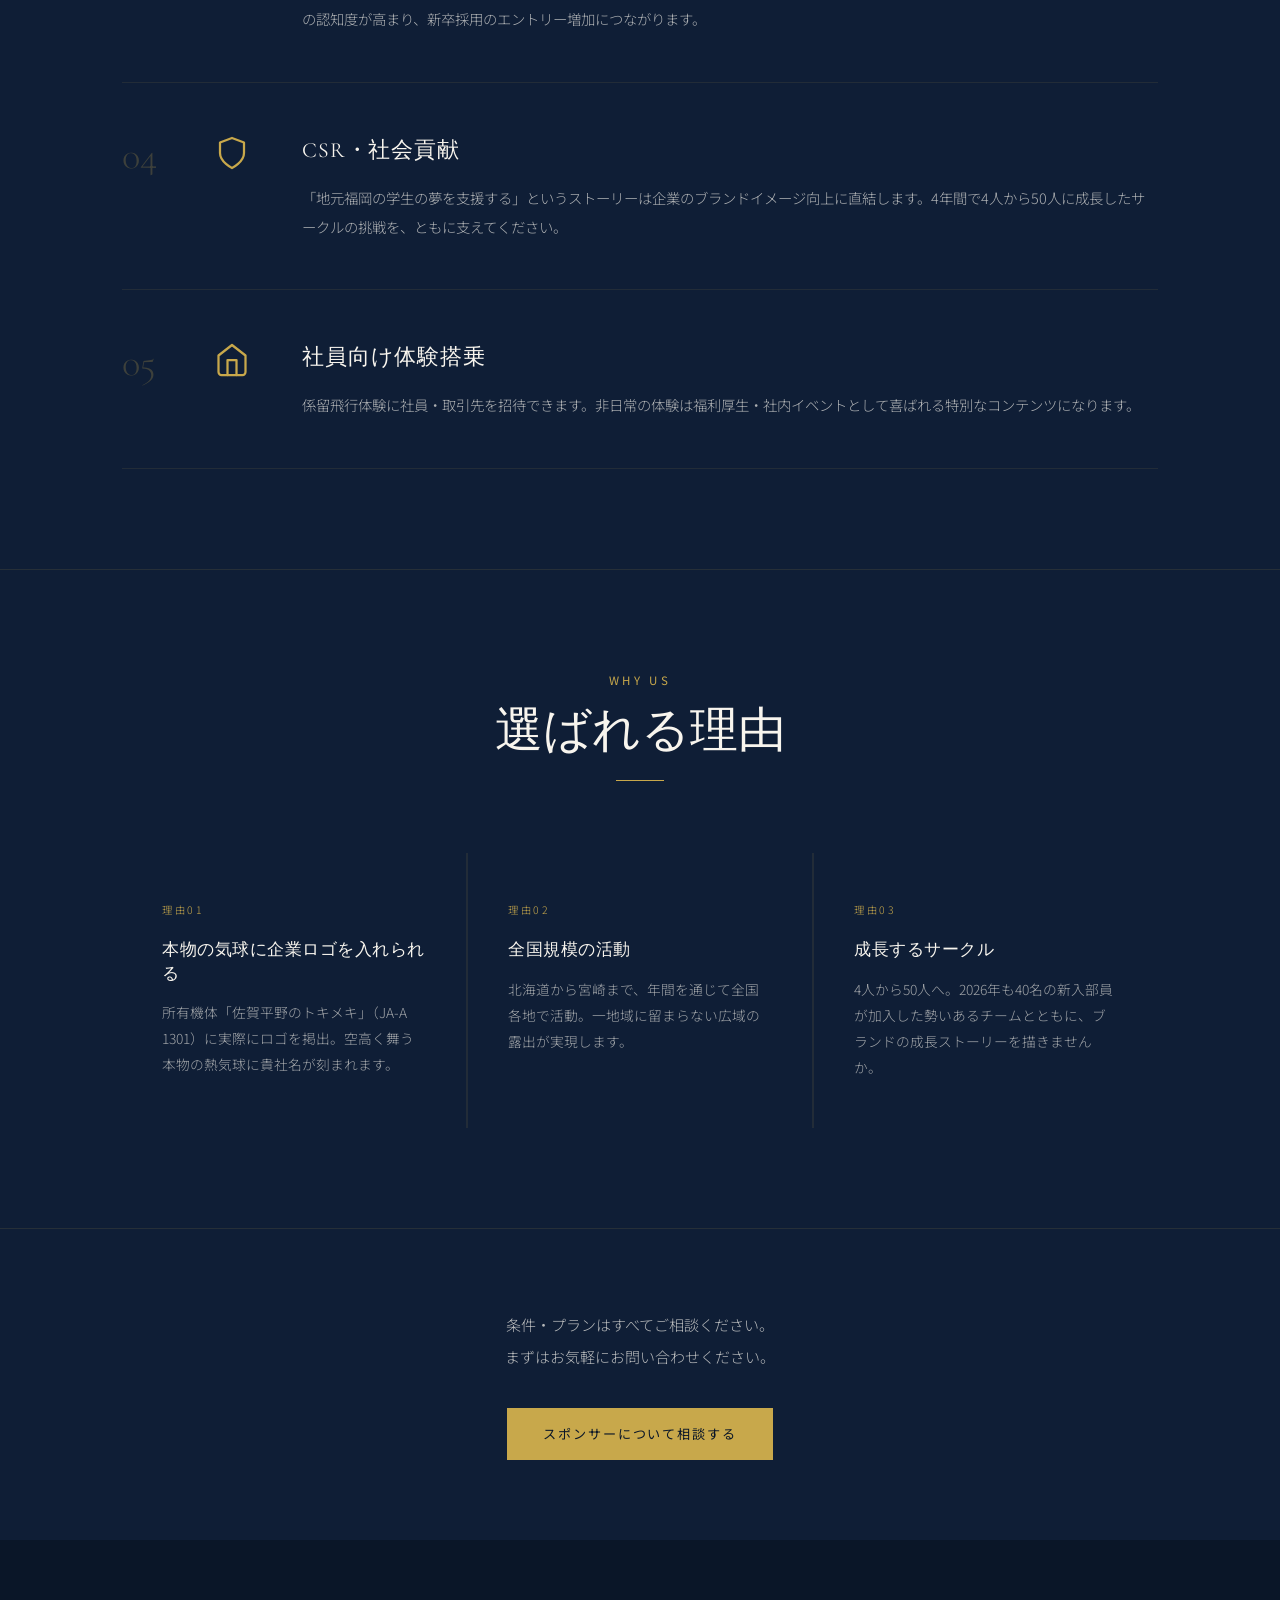
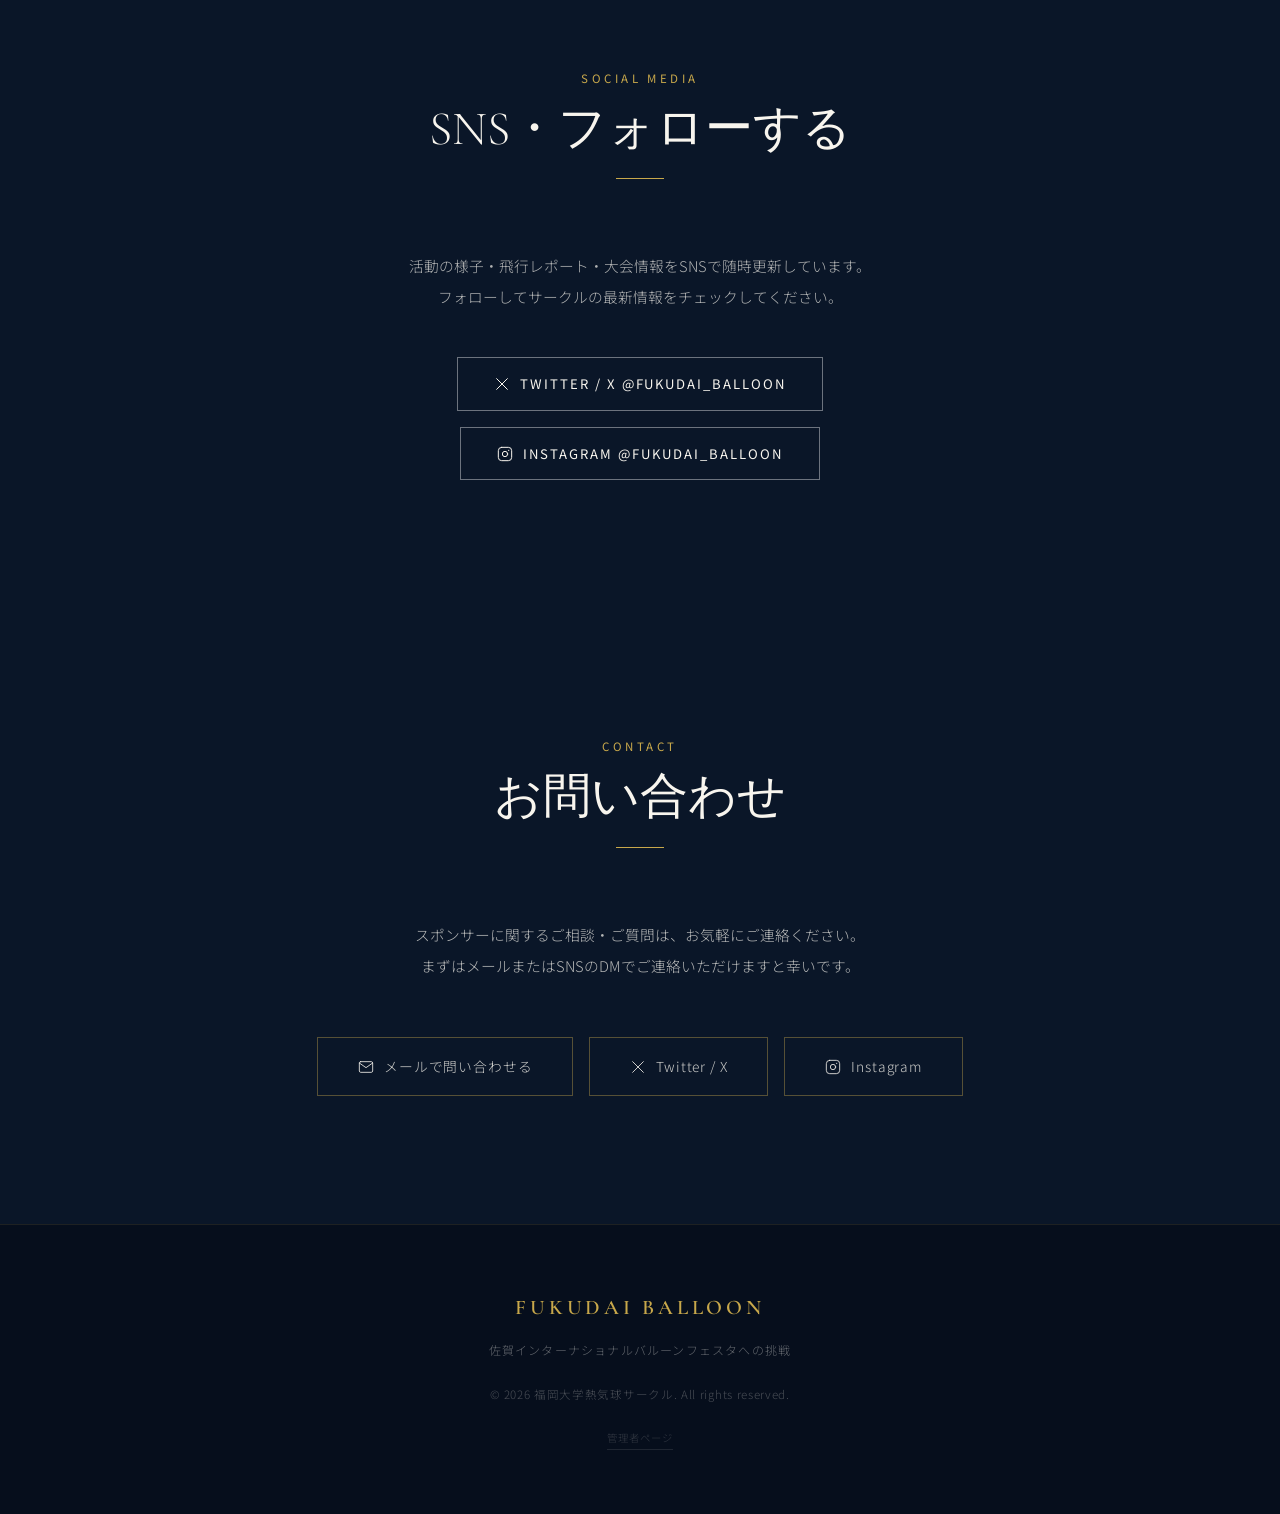
==== commit 33ca39b3: "Full sponsor section redesign New structure: hero catchcopy → stats (4 numbers) → 5 benefit cards (0" ====
--- a/index.html
+++ b/index.html
@@ -254,23 +254,60 @@
 
   <!-- Sponsor Section -->
   <section class="sponsor" id="sponsor">
-    <div class="container">
-      <div class="section-header fade-in">
-        <p class="section-label">Become a Sponsor</p>
-        <h2 class="section-title">スポンサー募集</h2>
-        <div class="gold-line"></div>
-      </div>
-
-      <p class="sponsor-lead fade-in">
-        私たちの目標は、佐賀インターナショナルバルーンフェスタへの出場です。<br />
-        機体の購入・維持費・大会参加費のご支援が、その夢への第一歩になります。<br />
-        私たちの挑戦を支えていただける企業・団体様を募集しています。条件はすべてご相談ください。
-      </p>
-
-      <div class="sponsor-benefits">
-        <div class="benefits-grid">
-          <div class="benefit-item fade-in">
-            <div class="benefit-icon">
+
+    <!-- Hero catchcopy -->
+    <div class="sp-hero">
+      <div class="container">
+        <div class="sp-hero-inner fade-in">
+          <p class="sp-hero-label">Become a Sponsor</p>
+          <h2 class="sp-hero-title">貴社のロゴを、空へ。</h2>
+          <div class="gold-line" style="margin:28px 0;"></div>
+          <p class="sp-hero-sub">
+            福岡大学熱気球サークルのスポンサーとして、<br />
+            全国の空から企業ブランドを発信しませんか。
+          </p>
+          <a href="#contact" class="btn btn-gold sp-hero-btn">スポンサーについて相談する</a>
+        </div>
+      </div>
+    </div>
+
+    <!-- Stats -->
+    <div class="sp-stats">
+      <div class="container">
+        <div class="sp-stats-grid fade-in">
+          <div class="sp-stat">
+            <div class="sp-stat-num">50<span>名以上</span></div>
+            <div class="sp-stat-label">部員数</div>
+          </div>
+          <div class="sp-stat">
+            <div class="sp-stat-num">4<span>年</span></div>
+            <div class="sp-stat-label">活動年数</div>
+          </div>
+          <div class="sp-stat">
+            <div class="sp-stat-num sp-stat-num--sm">全国各地</div>
+            <div class="sp-stat-label">出場大会</div>
+          </div>
+          <div class="sp-stat">
+            <div class="sp-stat-num sp-stat-num--sm">約2万人</div>
+            <div class="sp-stat-label">福岡大学学生数</div>
+          </div>
+        </div>
+      </div>
+    </div>
+
+    <!-- 5 Benefits -->
+    <div class="sp-benefits">
+      <div class="container">
+        <div class="section-header fade-in">
+          <p class="section-label">Benefits</p>
+          <h2 class="section-title">スポンサー5つのメリット</h2>
+          <div class="gold-line"></div>
+        </div>
+        <div class="sp-benefit-list">
+
+          <div class="sp-benefit-item fade-in">
+            <div class="sp-benefit-num">01</div>
+            <div class="sp-benefit-icon">
               <svg viewBox="0 0 24 24" fill="none" stroke="#c8a84b" stroke-width="1.5" stroke-linecap="round" stroke-linejoin="round">
                 <ellipse cx="12" cy="9" rx="7" ry="8"/>
                 <path d="M9 17l1 3h4l1-3"/><path d="M9 20h6"/>
@@ -279,32 +316,29 @@
                 <line x1="7" y1="12" x2="17" y2="12"/>
               </svg>
             </div>
-            <h4>機体への大型ロゴ掲載</h4>
-            <p>競技・イベントで空高く舞う熱気球の機体に、貴社ロゴを大きく掲載。大会・メディアを通じて多くの方の目に届きます。</p>
-          </div>
-          <div class="benefit-item fade-in">
-            <div class="benefit-icon">
+            <div class="sp-benefit-body">
+              <h3>空飛ぶ広告</h3>
+              <p>佐賀平野の上空を平日・休日問わず飛行。通勤途中の方々の目に、企業ロゴが自然に届きます。開けた佐賀平野では気球は非常に目立ち、地上の看板やSNS広告とは異なるリアルな露出効果があります。</p>
+            </div>
+          </div>
+
+          <div class="sp-benefit-item fade-in">
+            <div class="sp-benefit-num">02</div>
+            <div class="sp-benefit-icon">
               <svg viewBox="0 0 24 24" fill="none" stroke="#c8a84b" stroke-width="1.5" stroke-linecap="round" stroke-linejoin="round">
                 <circle cx="12" cy="12" r="10"/><line x1="2" y1="12" x2="22" y2="12"/>
                 <path d="M12 2a15.3 15.3 0 0 1 4 10 15.3 15.3 0 0 1-4 10 15.3 15.3 0 0 1-4-10 15.3 15.3 0 0 1 4-10z"/>
               </svg>
             </div>
-            <h4>ホームページ・SNSへの掲載</h4>
-            <p>公式サイトおよびSNS（Instagram・X）にスポンサーとしてご紹介します。</p>
-          </div>
-          <div class="benefit-item fade-in">
-            <div class="benefit-icon">
-              <svg viewBox="0 0 24 24" fill="none" stroke="#c8a84b" stroke-width="1.5" stroke-linecap="round" stroke-linejoin="round">
-                <polygon points="11 5 6 9 2 9 2 15 6 15 11 19 11 5"/>
-                <path d="M15.54 8.46a5 5 0 0 1 0 7.07"/>
-                <path d="M19.07 4.93a10 10 0 0 1 0 14.14"/>
-              </svg>
-            </div>
-            <h4>イベント・大会での告知</h4>
-            <p>学祭・地域イベント・競技大会での横断幕・告知物に貴社名を掲載します。</p>
-          </div>
-          <div class="benefit-item fade-in">
-            <div class="benefit-icon">
+            <div class="sp-benefit-body">
+              <h3>全国大会での露出</h3>
+              <p>北海道・長野・栃木・宮崎・佐賀など、全国各地の大会に出場。企業ロゴが全国の空でアピールされます。佐賀インターナショナルバルーンフェスタでは年間来場者数80万人規模の露出が期待できます。</p>
+            </div>
+          </div>
+
+          <div class="sp-benefit-item fade-in">
+            <div class="sp-benefit-num">03</div>
+            <div class="sp-benefit-icon">
               <svg viewBox="0 0 24 24" fill="none" stroke="#c8a84b" stroke-width="1.5" stroke-linecap="round" stroke-linejoin="round">
                 <path d="M17 21v-2a4 4 0 0 0-4-4H5a4 4 0 0 0-4 4v2"/>
                 <circle cx="9" cy="7" r="4"/>
@@ -312,17 +346,89 @@
                 <path d="M16 3.13a4 4 0 0 1 0 7.75"/>
               </svg>
             </div>
-            <h4>学生との交流機会</h4>
-            <p>飛行見学・係留体験への招待など、貴社と学生の交流機会をご提供します。</p>
-          </div>
-        </div>
-      </div>
-
-      <div class="sponsor-cta fade-in">
-        <p class="sponsor-cta-text">詳細・条件はすべてお問い合わせください。<br />お気軽にご連絡いただけますと幸いです。</p>
-        <a href="#contact" class="btn btn-gold">スポンサーについて問い合わせる</a>
-      </div>
-    </div>
+            <div class="sp-benefit-body">
+              <h3>採用ブランディング</h3>
+              <p>福岡大学は学生数約2万人を擁する九州最大規模の私立大学。サークルスポンサーとして企業名・ロゴを掲出することで、在学生・OBへの認知度が高まり、新卒採用のエントリー増加につながります。</p>
+            </div>
+          </div>
+
+          <div class="sp-benefit-item fade-in">
+            <div class="sp-benefit-num">04</div>
+            <div class="sp-benefit-icon">
+              <svg viewBox="0 0 24 24" fill="none" stroke="#c8a84b" stroke-width="1.5" stroke-linecap="round" stroke-linejoin="round">
+                <path d="M12 22s8-4 8-10V5l-8-3-8 3v7c0 6 8 10 8 10z"/>
+              </svg>
+            </div>
+            <div class="sp-benefit-body">
+              <h3>CSR・社会貢献</h3>
+              <p>「地元福岡の学生の夢を支援する」というストーリーは企業のブランドイメージ向上に直結します。4年間で4人から50人に成長したサークルの挑戦を、ともに支えてください。</p>
+            </div>
+          </div>
+
+          <div class="sp-benefit-item fade-in">
+            <div class="sp-benefit-num">05</div>
+            <div class="sp-benefit-icon">
+              <svg viewBox="0 0 24 24" fill="none" stroke="#c8a84b" stroke-width="1.5" stroke-linecap="round" stroke-linejoin="round">
+                <path d="M3 9l9-7 9 7v11a2 2 0 0 1-2 2H5a2 2 0 0 1-2-2z"/>
+                <polyline points="9 22 9 12 15 12 15 22"/>
+              </svg>
+            </div>
+            <div class="sp-benefit-body">
+              <h3>社員向け体験搭乗</h3>
+              <p>係留飛行体験に社員・取引先を招待できます。非日常の体験は福利厚生・社内イベントとして喜ばれる特別なコンテンツになります。</p>
+            </div>
+          </div>
+
+        </div>
+      </div>
+    </div>
+
+    <!-- Why Us -->
+    <div class="sp-why">
+      <div class="container">
+        <div class="section-header fade-in">
+          <p class="section-label">Why Us</p>
+          <h2 class="section-title">選ばれる理由</h2>
+          <div class="gold-line"></div>
+        </div>
+        <div class="sp-why-grid">
+
+          <div class="sp-why-item fade-in">
+            <div class="sp-why-num">理由01</div>
+            <div class="sp-why-body">
+              <h4>本物の気球に企業ロゴを入れられる</h4>
+              <p>所有機体「佐賀平野のトキメキ」（JA-A 1301）に実際にロゴを掲出。空高く舞う本物の熱気球に貴社名が刻まれます。</p>
+            </div>
+          </div>
+
+          <div class="sp-why-item fade-in">
+            <div class="sp-why-num">理由02</div>
+            <div class="sp-why-body">
+              <h4>全国規模の活動</h4>
+              <p>北海道から宮崎まで、年間を通じて全国各地で活動。一地域に留まらない広域の露出が実現します。</p>
+            </div>
+          </div>
+
+          <div class="sp-why-item fade-in">
+            <div class="sp-why-num">理由03</div>
+            <div class="sp-why-body">
+              <h4>成長するサークル</h4>
+              <p>4人から50人へ。2026年も40名の新入部員が加入した勢いあるチームとともに、ブランドの成長ストーリーを描きませんか。</p>
+            </div>
+          </div>
+
+        </div>
+      </div>
+    </div>
+
+    <!-- Bottom CTA -->
+    <div class="sp-cta fade-in">
+      <div class="container">
+        <p class="sp-cta-text">条件・プランはすべてご相談ください。<br />まずはお気軽にお問い合わせください。</p>
+        <a href="#contact" class="btn btn-gold">スポンサーについて相談する</a>
+      </div>
+    </div>
+
   </section>
 
   <!-- SNS Section -->
--- a/style.css
+++ b/style.css
@@ -656,77 +656,254 @@
 }
 
 /* ============================================================
-   Sponsor
+   Sponsor — full redesign
    ============================================================ */
 .sponsor {
-  padding: 128px 0;
   background: var(--dark2);
 }
 
-.sponsor-lead {
+/* hero */
+.sp-hero {
+  padding: 128px 0 100px;
   text-align: center;
-  font-size: 0.92rem;
-  line-height: 2.2;
-  color: rgba(248, 245, 238, 0.75);
-  max-width: 640px;
-  margin: 0 auto 80px;
-}
-
-.benefits-grid {
+  border-bottom: 1px solid rgba(200,168,75,0.12);
+}
+
+.sp-hero-label {
+  font-size: 0.72rem;
+  letter-spacing: 0.3em;
+  text-transform: uppercase;
+  color: var(--gold);
+  margin-bottom: 20px;
+}
+
+.sp-hero-title {
+  font-family: var(--serif);
+  font-weight: 300;
+  font-size: clamp(2.8rem, 6vw, 5rem);
+  color: var(--white);
+  letter-spacing: 0.04em;
+  line-height: 1.15;
+}
+
+.sp-hero-sub {
+  font-size: 0.94rem;
+  line-height: 2;
+  color: rgba(248,245,238,0.7);
+  margin-bottom: 44px;
+}
+
+.sp-hero-btn {
+  display: inline-block;
+}
+
+/* stats */
+.sp-stats {
+  border-bottom: 1px solid rgba(200,168,75,0.12);
+}
+
+.sp-stats-grid {
   display: grid;
-  grid-template-columns: repeat(2, 1fr);
-  gap: 2px;
-  background: rgba(200, 168, 75, 0.12);
-  margin-bottom: 72px;
-}
-
-.benefit-item {
-  background: var(--dark2);
-  padding: 52px 44px;
-  transition: background var(--transition);
-}
-
-.benefit-item:hover {
-  background: rgba(200, 168, 75, 0.05);
-}
-
-.benefit-icon {
-  width: 44px;
-  height: 44px;
-  margin-bottom: 24px;
-}
-
-.benefit-icon svg {
+  grid-template-columns: repeat(4, 1fr);
+  gap: 0;
+}
+
+.sp-stat {
+  padding: 52px 24px;
+  text-align: center;
+  border-right: 1px solid rgba(200,168,75,0.12);
+}
+
+.sp-stat:last-child { border-right: none; }
+
+.sp-stat-num {
+  font-family: var(--serif);
+  font-weight: 600;
+  font-size: 3.2rem;
+  color: var(--gold);
+  line-height: 1;
+  margin-bottom: 10px;
+}
+
+.sp-stat-num span {
+  font-size: 1.1rem;
+  font-weight: 300;
+  color: rgba(248,245,238,0.6);
+}
+
+.sp-stat-num--sm {
+  font-size: 1.6rem;
+  line-height: 1.2;
+}
+
+.sp-stat-label {
+  font-size: 0.7rem;
+  letter-spacing: 0.15em;
+  color: rgba(248,245,238,0.5);
+}
+
+/* benefits */
+.sp-benefits {
+  padding: 100px 0;
+  border-bottom: 1px solid rgba(200,168,75,0.12);
+}
+
+.sp-benefit-list {
+  display: flex;
+  flex-direction: column;
+  gap: 0;
+}
+
+.sp-benefit-item {
+  display: grid;
+  grid-template-columns: 56px 52px 1fr;
+  gap: 0 36px;
+  padding: 48px 0;
+  border-bottom: 1px solid rgba(200,168,75,0.1);
+  align-items: start;
+}
+
+.sp-benefit-item:first-child {
+  border-top: 1px solid rgba(200,168,75,0.1);
+}
+
+.sp-benefit-num {
+  font-family: var(--serif);
+  font-weight: 300;
+  font-size: 2.4rem;
+  color: rgba(200,168,75,0.25);
+  line-height: 1;
+  padding-top: 6px;
+}
+
+.sp-benefit-icon {
+  width: 36px;
+  height: 36px;
+  margin-top: 4px;
+}
+
+.sp-benefit-icon svg {
   width: 100%;
   height: 100%;
 }
 
-.benefit-item h4 {
+.sp-benefit-body h3 {
   font-family: var(--serif);
   font-weight: 400;
-  font-size: 1.1rem;
+  font-size: 1.35rem;
+  color: var(--white);
+  letter-spacing: 0.04em;
+  margin-bottom: 14px;
+}
+
+.sp-benefit-body p {
+  font-size: 0.9rem;
+  line-height: 2;
+  color: rgba(248,245,238,0.68);
+}
+
+/* why */
+.sp-why {
+  padding: 100px 0;
+  border-bottom: 1px solid rgba(200,168,75,0.12);
+}
+
+.sp-why-grid {
+  display: grid;
+  grid-template-columns: repeat(3, 1fr);
+  gap: 2px;
+  background: rgba(200,168,75,0.1);
+}
+
+.sp-why-item {
+  background: var(--dark2);
+  padding: 48px 40px;
+  transition: background var(--transition);
+}
+
+.sp-why-item:hover {
+  background: rgba(200,168,75,0.04);
+}
+
+.sp-why-num {
+  font-family: var(--sans);
+  font-size: 0.65rem;
+  letter-spacing: 0.25em;
+  text-transform: uppercase;
+  color: var(--gold);
+  margin-bottom: 18px;
+}
+
+.sp-why-body h4 {
+  font-family: var(--serif);
+  font-weight: 400;
+  font-size: 1.05rem;
   color: var(--white);
   margin-bottom: 14px;
-  letter-spacing: 0.04em;
-}
-
-.benefit-item p {
+  letter-spacing: 0.03em;
+  line-height: 1.4;
+}
+
+.sp-why-body p {
   font-size: 0.86rem;
   line-height: 1.9;
-  color: rgba(248, 245, 238, 0.65);
-}
-
-.sponsor-cta {
+  color: rgba(248,245,238,0.62);
+}
+
+/* CTA */
+.sp-cta {
+  padding: 80px 0;
   text-align: center;
-  padding: 64px 48px;
-  border: 1px solid rgba(200, 168, 75, 0.25);
-}
-
-.sponsor-cta-text {
+}
+
+.sp-cta-text {
   font-size: 0.94rem;
-  line-height: 2;
-  color: rgba(248, 245, 238, 0.75);
+  line-height: 2.1;
+  color: rgba(248,245,238,0.72);
   margin-bottom: 36px;
+}
+
+/* responsive */
+@media (max-width: 900px) {
+  .sp-stats-grid {
+    grid-template-columns: repeat(2, 1fr);
+  }
+  .sp-stat:nth-child(2) { border-right: none; }
+  .sp-stat:nth-child(1),
+  .sp-stat:nth-child(2) { border-bottom: 1px solid rgba(200,168,75,0.12); }
+
+  .sp-why-grid {
+    grid-template-columns: 1fr;
+  }
+}
+
+@media (max-width: 700px) {
+  .sp-hero { padding: 80px 0 64px; }
+
+  .sp-benefit-item {
+    grid-template-columns: 40px 1fr;
+    grid-template-rows: auto auto;
+    gap: 0 20px;
+    padding: 36px 0;
+  }
+
+  .sp-benefit-icon {
+    grid-column: 2;
+    grid-row: 1;
+    margin-bottom: 12px;
+  }
+
+  .sp-benefit-body {
+    grid-column: 2;
+    grid-row: 2;
+  }
+
+  .sp-benefit-num {
+    grid-row: 1 / 3;
+    font-size: 2rem;
+  }
+
+  .sp-why-item { padding: 36px 28px; }
 }
 
 /* ============================================================
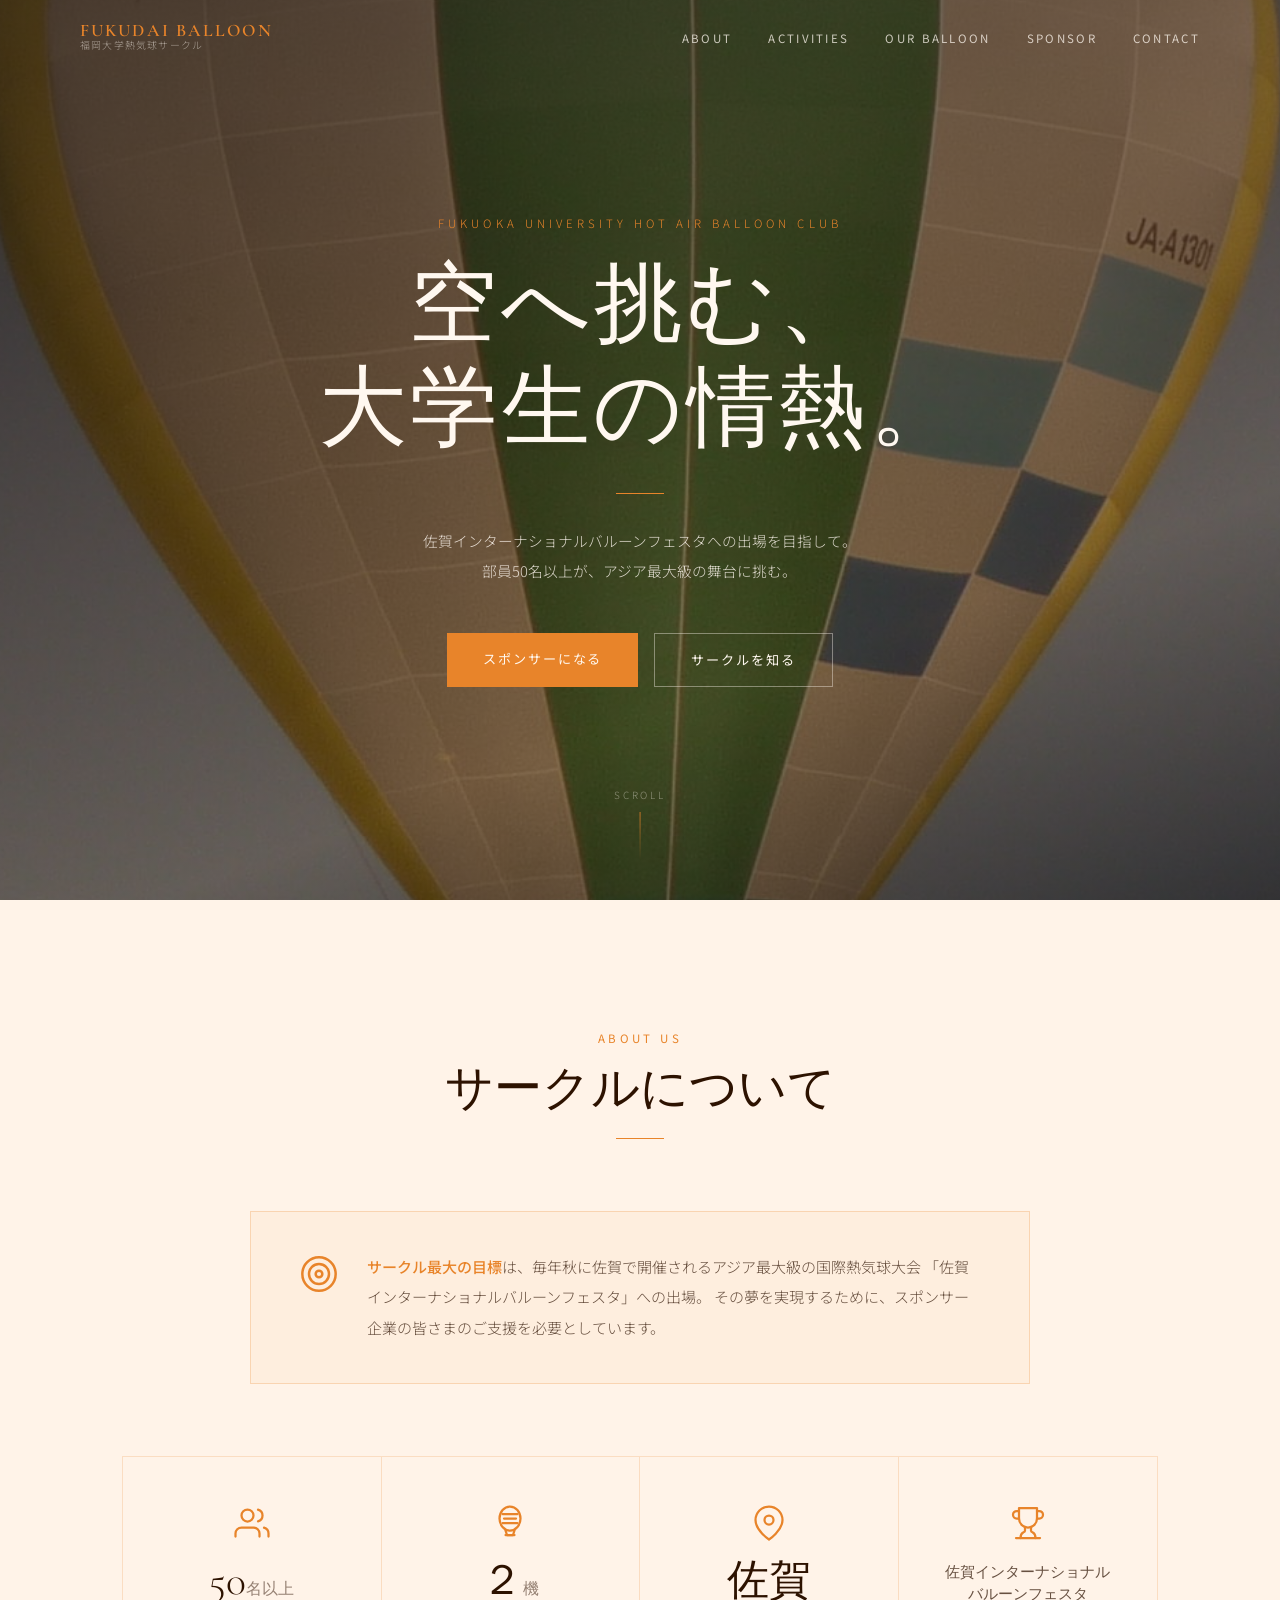
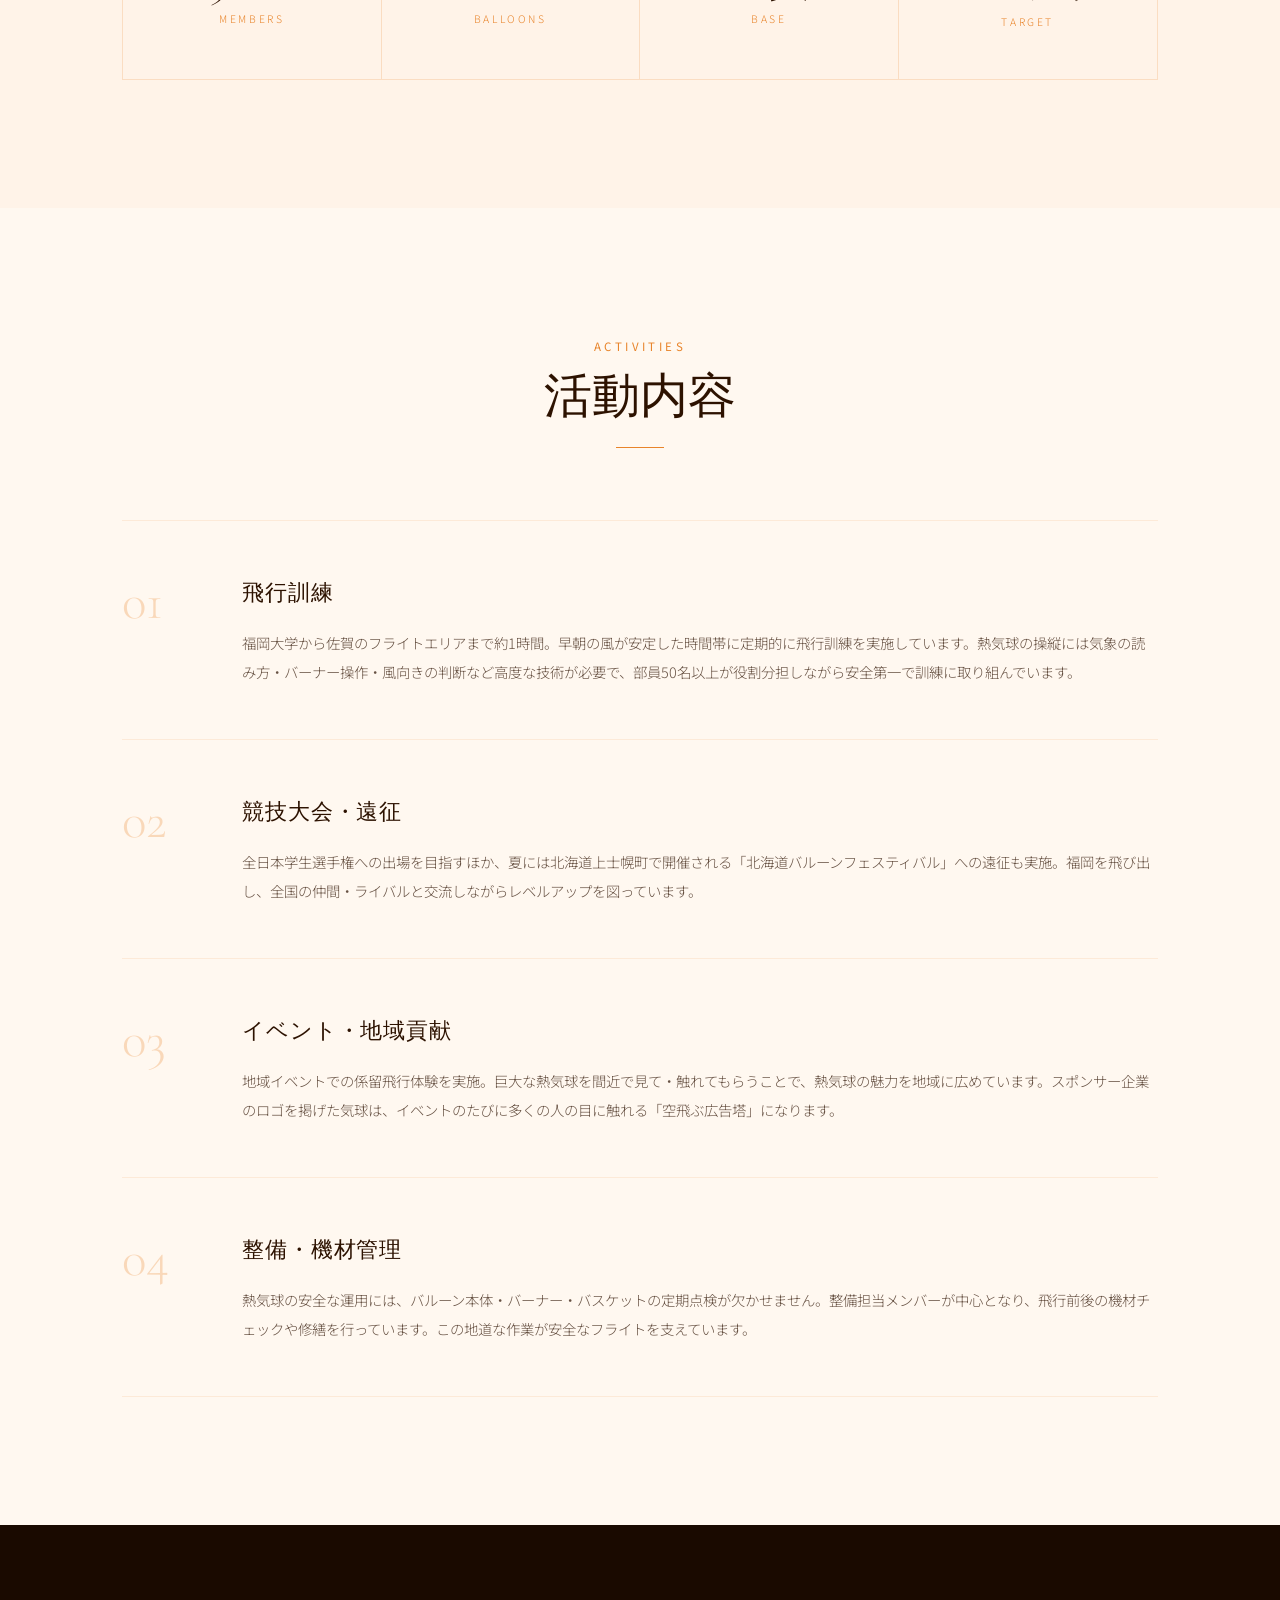
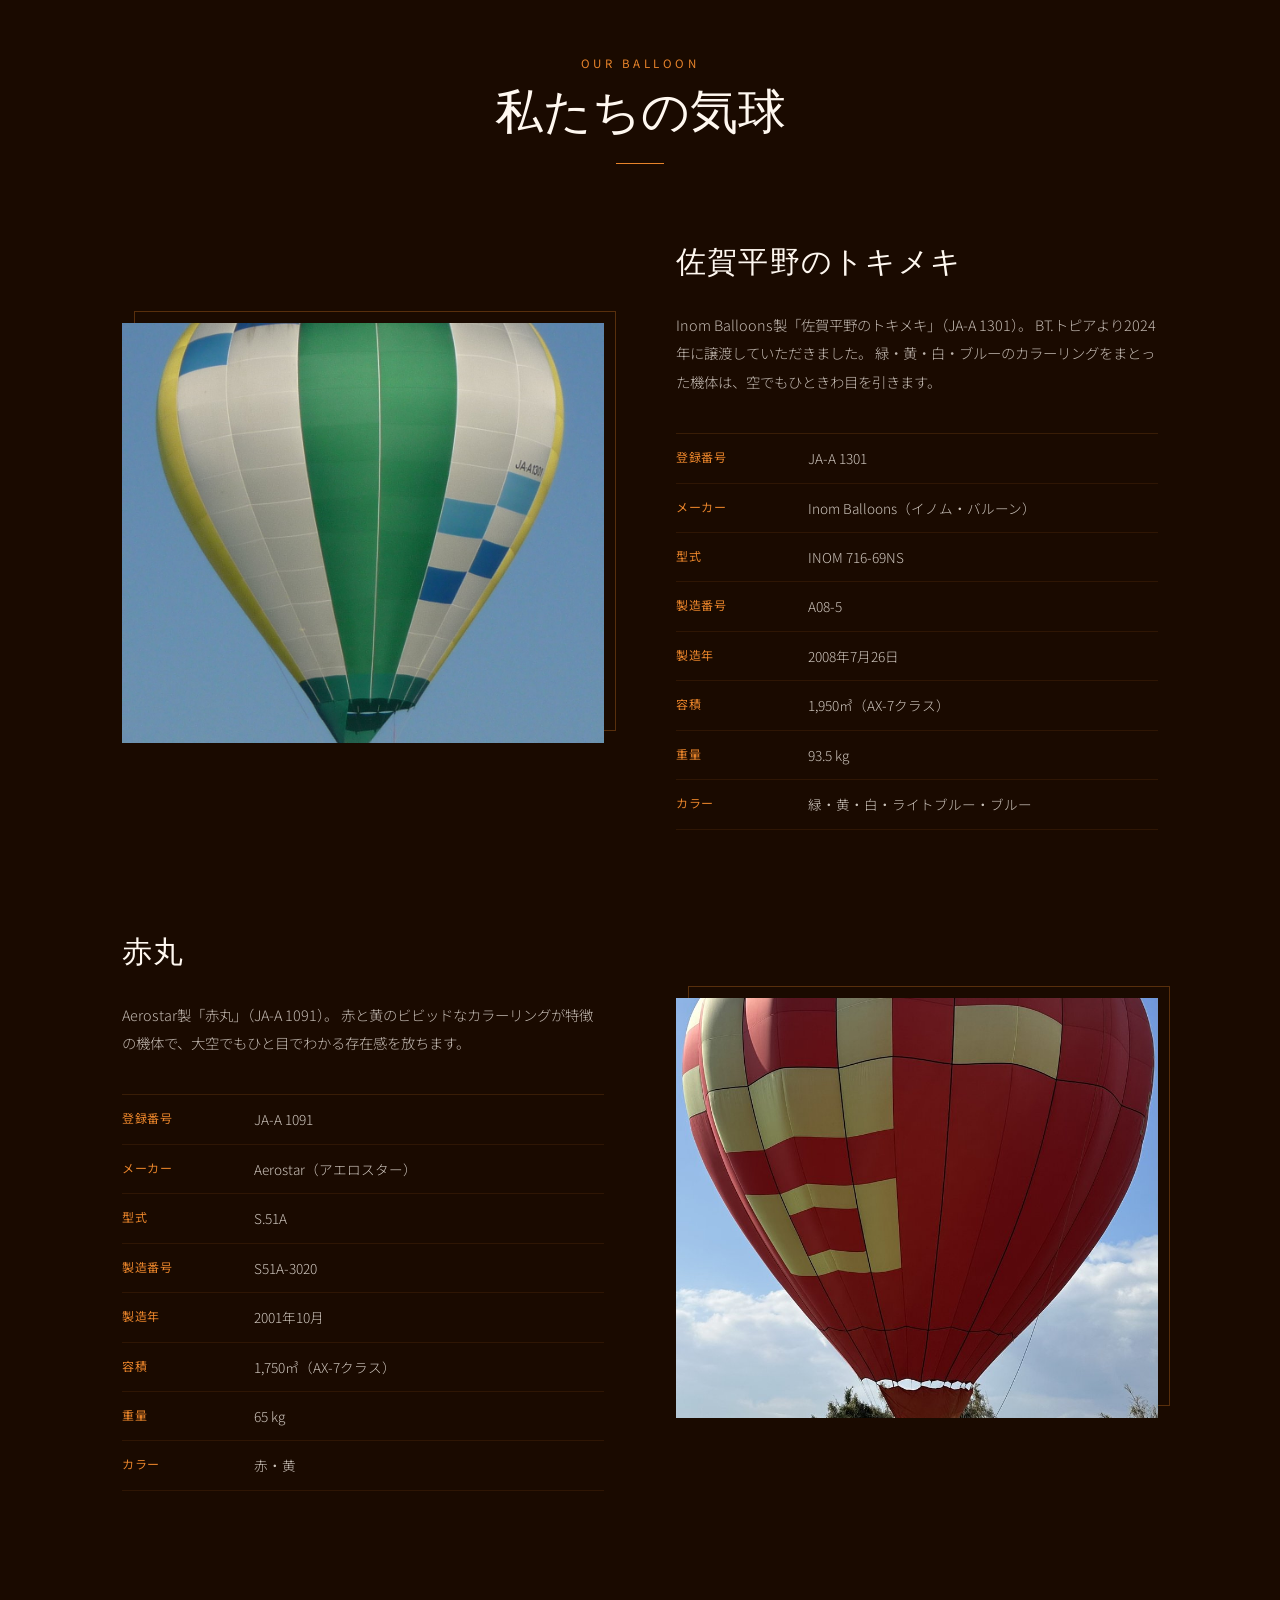
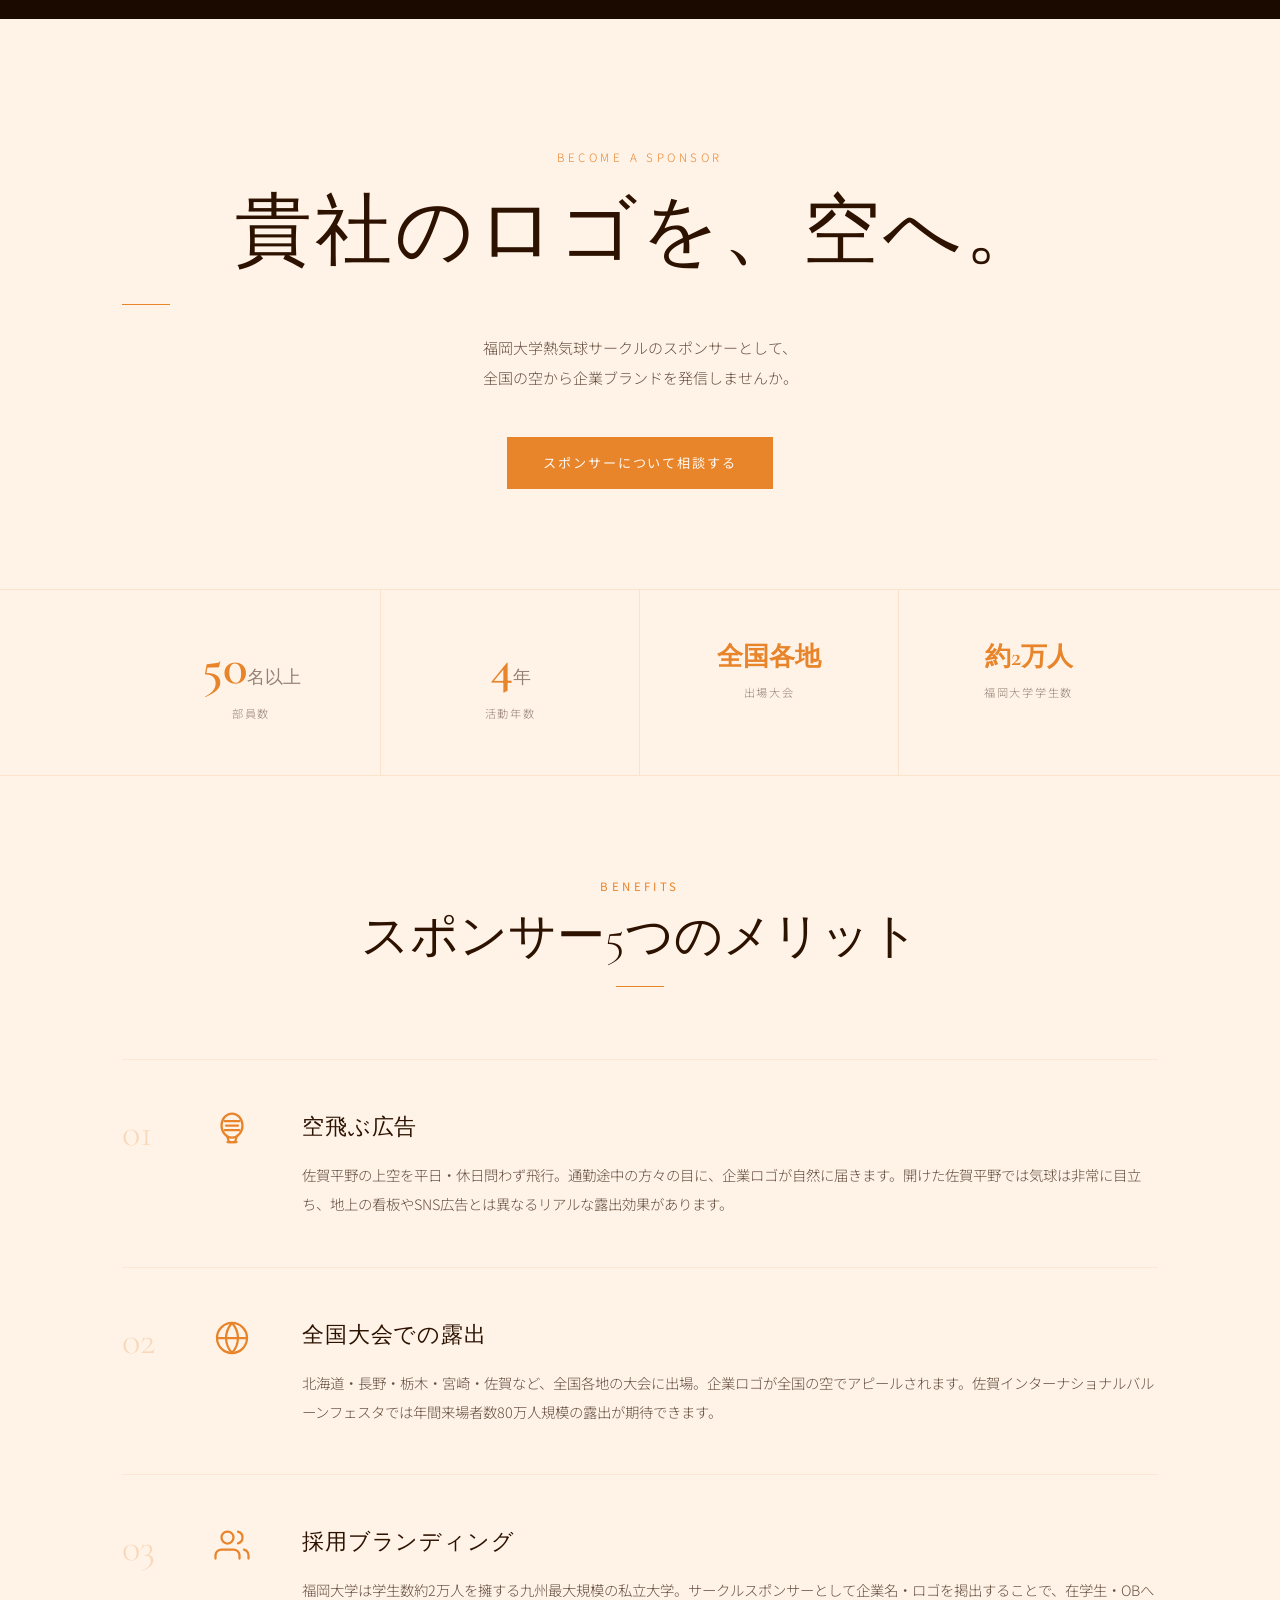
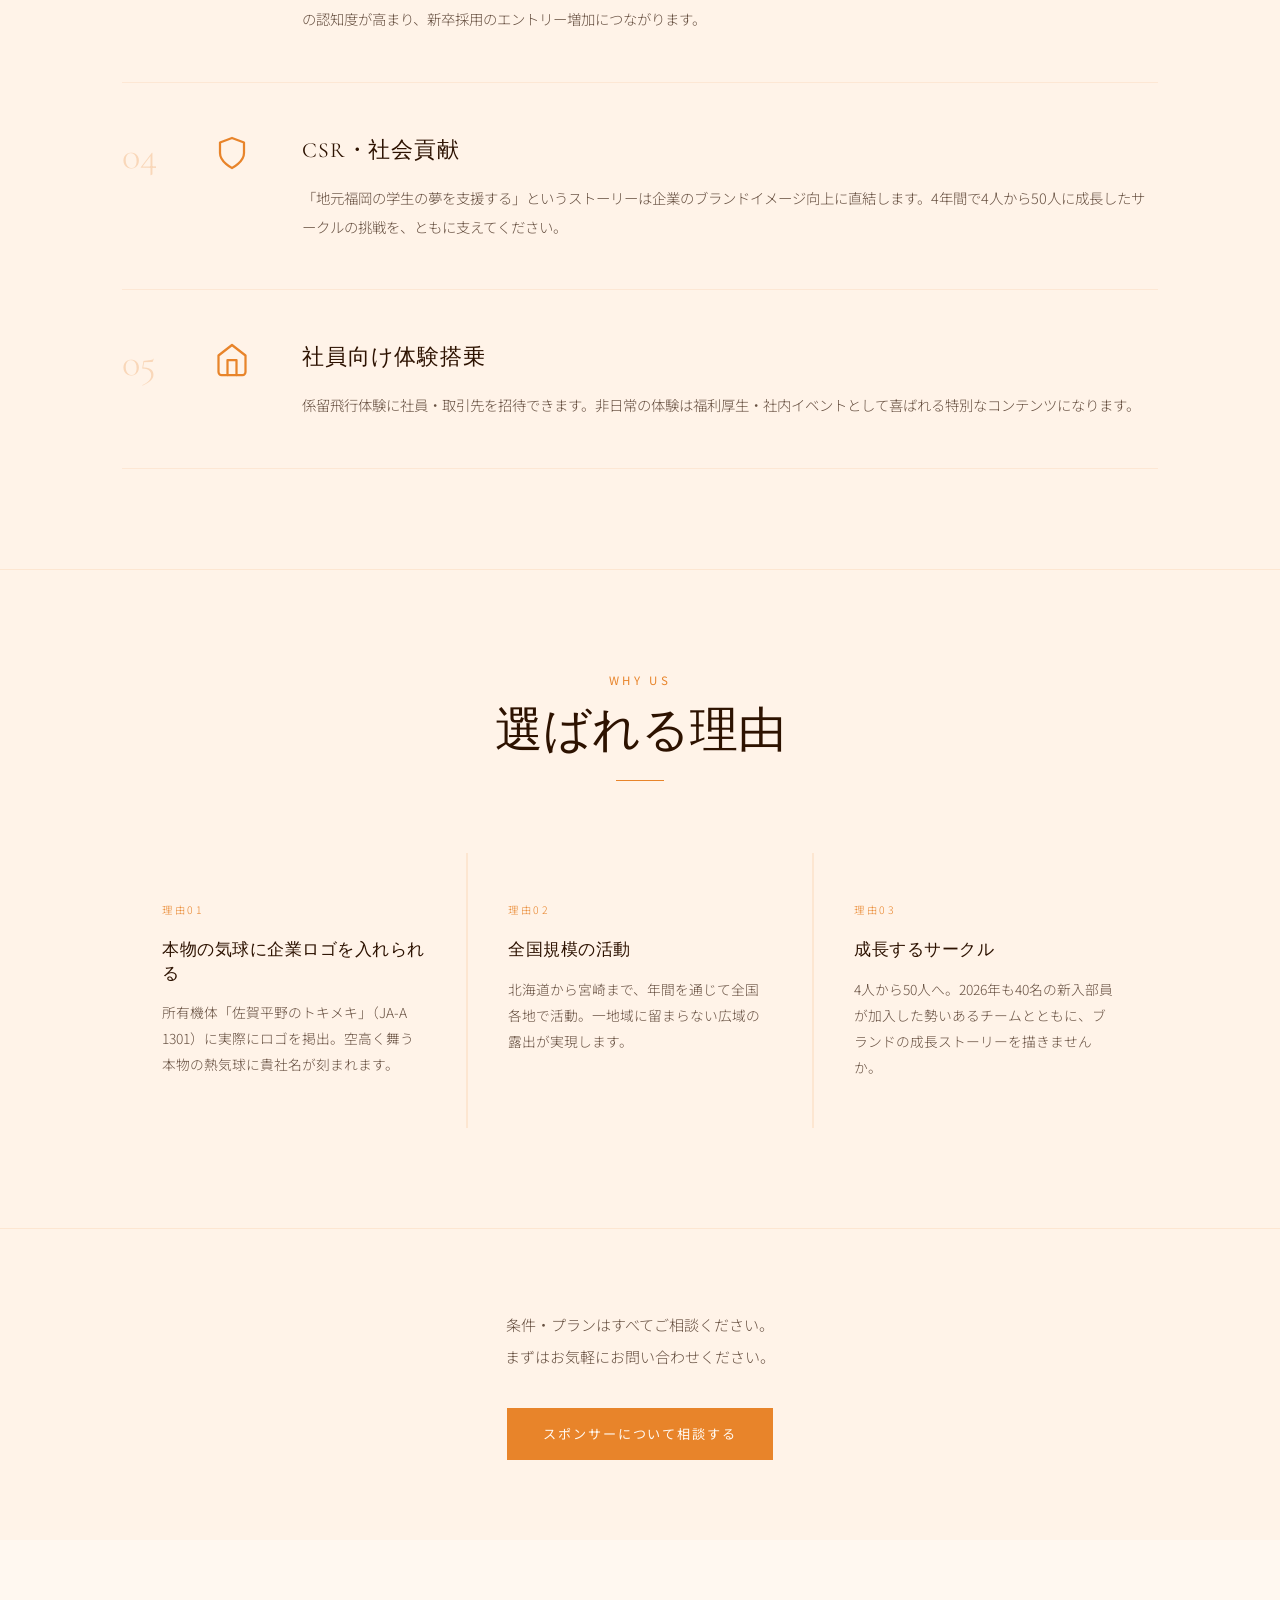
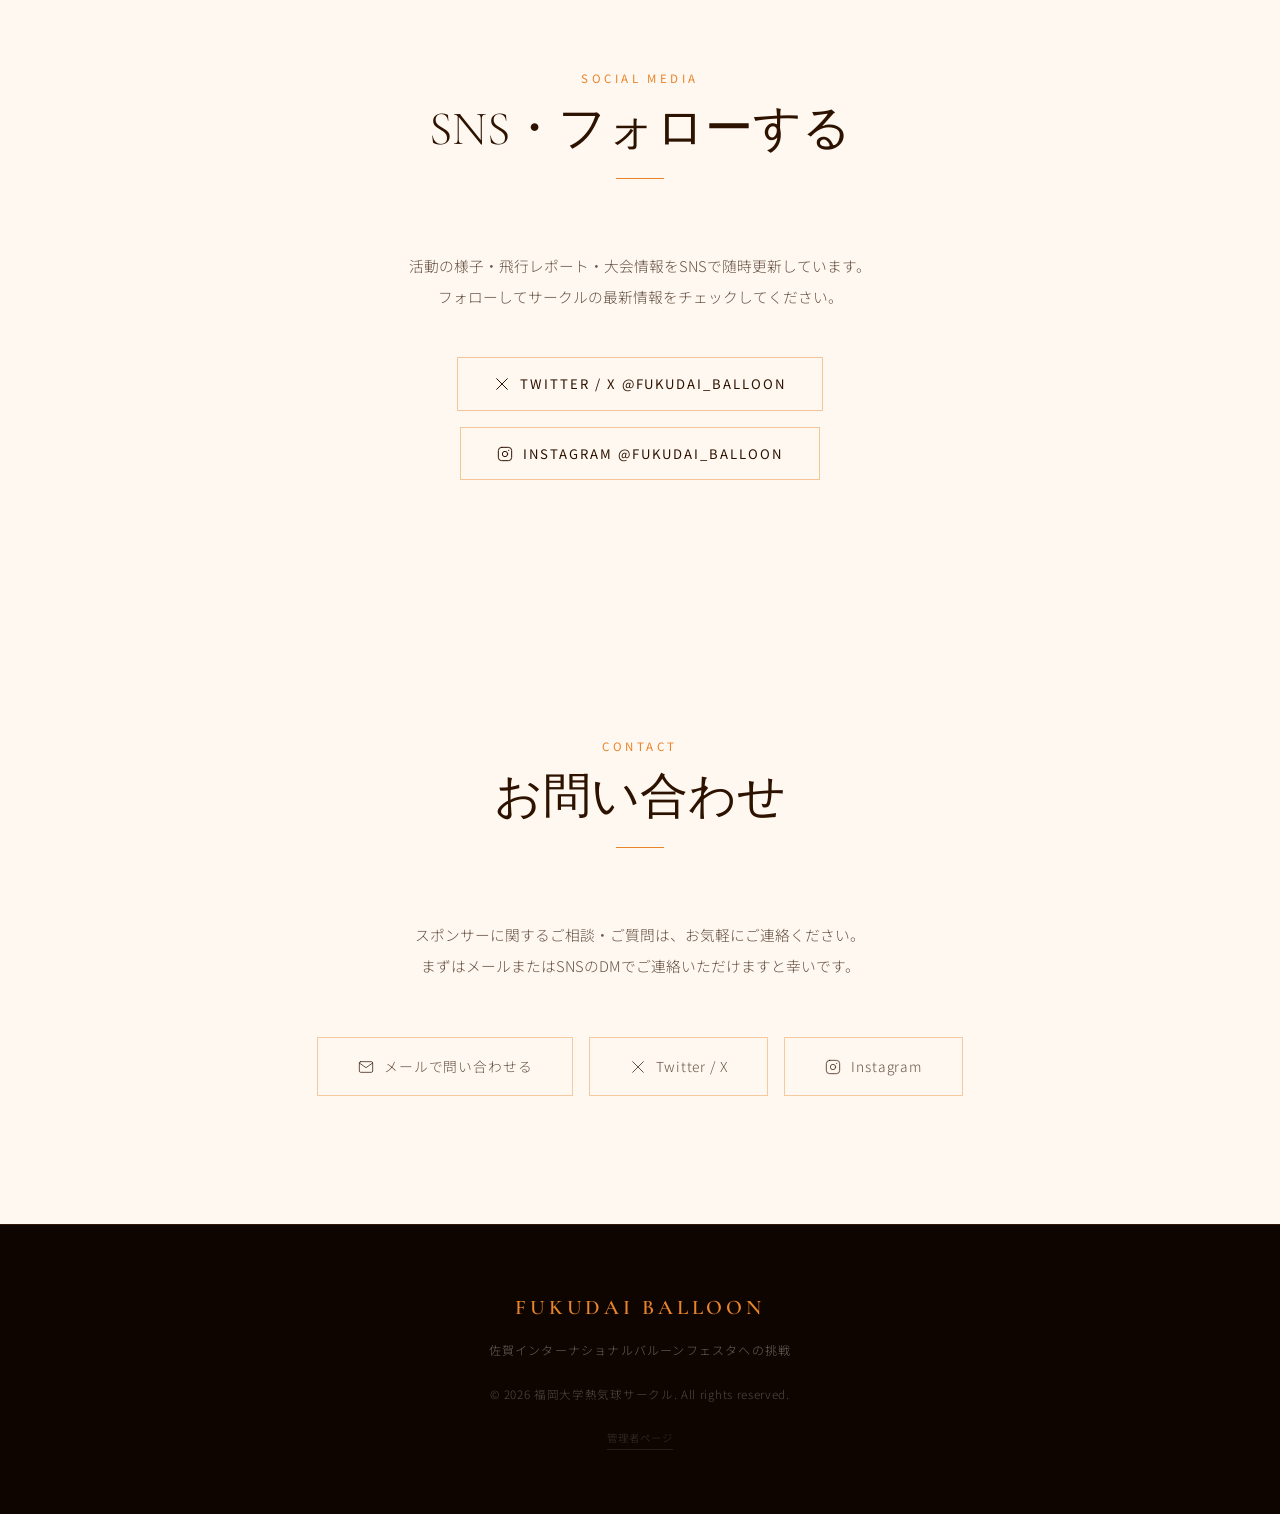
==== commit 5bd071bb: "Sunset color theme: full CSS rewrite + SVG icon color update New palette: dark brown (#1a0a00), suns" ====
--- a/index.html
+++ b/index.html
@@ -77,7 +77,7 @@
 
       <div class="about-goal fade-in">
         <div class="about-goal-icon">
-          <svg viewBox="0 0 24 24" fill="none" stroke="#c8a84b" stroke-width="1.5" stroke-linecap="round" stroke-linejoin="round">
+          <svg viewBox="0 0 24 24" fill="none" stroke="#e8842a" stroke-width="1.5" stroke-linecap="round" stroke-linejoin="round">
             <circle cx="12" cy="12" r="10"/><circle cx="12" cy="12" r="6"/><circle cx="12" cy="12" r="2"/>
           </svg>
         </div>
@@ -91,7 +91,7 @@
       <div class="stats-grid">
         <div class="stat-card fade-in">
           <div class="stat-icon">
-            <svg viewBox="0 0 24 24" fill="none" stroke="#c8a84b" stroke-width="1.5" stroke-linecap="round" stroke-linejoin="round">
+            <svg viewBox="0 0 24 24" fill="none" stroke="#e8842a" stroke-width="1.5" stroke-linecap="round" stroke-linejoin="round">
               <path d="M17 21v-2a4 4 0 0 0-4-4H5a4 4 0 0 0-4 4v2"/>
               <circle cx="9" cy="7" r="4"/>
               <path d="M23 21v-2a4 4 0 0 0-3-3.87"/>
@@ -103,7 +103,7 @@
         </div>
         <div class="stat-card fade-in">
           <div class="stat-icon">
-            <svg viewBox="0 0 24 24" fill="none" stroke="#c8a84b" stroke-width="1.5" stroke-linecap="round" stroke-linejoin="round">
+            <svg viewBox="0 0 24 24" fill="none" stroke="#e8842a" stroke-width="1.5" stroke-linecap="round" stroke-linejoin="round">
               <ellipse cx="12" cy="9" rx="7" ry="8"/>
               <path d="M9 17l1 3h4l1-3"/><path d="M9 20h6"/>
               <line x1="8" y1="9" x2="16" y2="9"/>
@@ -116,7 +116,7 @@
         </div>
         <div class="stat-card fade-in">
           <div class="stat-icon">
-            <svg viewBox="0 0 24 24" fill="none" stroke="#c8a84b" stroke-width="1.5" stroke-linecap="round" stroke-linejoin="round">
+            <svg viewBox="0 0 24 24" fill="none" stroke="#e8842a" stroke-width="1.5" stroke-linecap="round" stroke-linejoin="round">
               <path d="M21 10c0 7-9 13-9 13S3 17 3 10a9 9 0 0 1 18 0z"/>
               <circle cx="12" cy="10" r="3"/>
             </svg>
@@ -126,7 +126,7 @@
         </div>
         <div class="stat-card fade-in">
           <div class="stat-icon">
-            <svg viewBox="0 0 24 24" fill="none" stroke="#c8a84b" stroke-width="1.5" stroke-linecap="round" stroke-linejoin="round">
+            <svg viewBox="0 0 24 24" fill="none" stroke="#e8842a" stroke-width="1.5" stroke-linecap="round" stroke-linejoin="round">
               <path d="M6 9H4.5a2.5 2.5 0 0 1 0-5H6"/>
               <path d="M18 9h1.5a2.5 2.5 0 0 0 0-5H18"/>
               <path d="M4 22h16"/>
@@ -308,7 +308,7 @@
           <div class="sp-benefit-item fade-in">
             <div class="sp-benefit-num">01</div>
             <div class="sp-benefit-icon">
-              <svg viewBox="0 0 24 24" fill="none" stroke="#c8a84b" stroke-width="1.5" stroke-linecap="round" stroke-linejoin="round">
+              <svg viewBox="0 0 24 24" fill="none" stroke="#e8842a" stroke-width="1.5" stroke-linecap="round" stroke-linejoin="round">
                 <ellipse cx="12" cy="9" rx="7" ry="8"/>
                 <path d="M9 17l1 3h4l1-3"/><path d="M9 20h6"/>
                 <line x1="8" y1="9" x2="16" y2="9"/>
@@ -325,7 +325,7 @@
           <div class="sp-benefit-item fade-in">
             <div class="sp-benefit-num">02</div>
             <div class="sp-benefit-icon">
-              <svg viewBox="0 0 24 24" fill="none" stroke="#c8a84b" stroke-width="1.5" stroke-linecap="round" stroke-linejoin="round">
+              <svg viewBox="0 0 24 24" fill="none" stroke="#e8842a" stroke-width="1.5" stroke-linecap="round" stroke-linejoin="round">
                 <circle cx="12" cy="12" r="10"/><line x1="2" y1="12" x2="22" y2="12"/>
                 <path d="M12 2a15.3 15.3 0 0 1 4 10 15.3 15.3 0 0 1-4 10 15.3 15.3 0 0 1-4-10 15.3 15.3 0 0 1 4-10z"/>
               </svg>
@@ -339,7 +339,7 @@
           <div class="sp-benefit-item fade-in">
             <div class="sp-benefit-num">03</div>
             <div class="sp-benefit-icon">
-              <svg viewBox="0 0 24 24" fill="none" stroke="#c8a84b" stroke-width="1.5" stroke-linecap="round" stroke-linejoin="round">
+              <svg viewBox="0 0 24 24" fill="none" stroke="#e8842a" stroke-width="1.5" stroke-linecap="round" stroke-linejoin="round">
                 <path d="M17 21v-2a4 4 0 0 0-4-4H5a4 4 0 0 0-4 4v2"/>
                 <circle cx="9" cy="7" r="4"/>
                 <path d="M23 21v-2a4 4 0 0 0-3-3.87"/>
@@ -355,7 +355,7 @@
           <div class="sp-benefit-item fade-in">
             <div class="sp-benefit-num">04</div>
             <div class="sp-benefit-icon">
-              <svg viewBox="0 0 24 24" fill="none" stroke="#c8a84b" stroke-width="1.5" stroke-linecap="round" stroke-linejoin="round">
+              <svg viewBox="0 0 24 24" fill="none" stroke="#e8842a" stroke-width="1.5" stroke-linecap="round" stroke-linejoin="round">
                 <path d="M12 22s8-4 8-10V5l-8-3-8 3v7c0 6 8 10 8 10z"/>
               </svg>
             </div>
@@ -368,7 +368,7 @@
           <div class="sp-benefit-item fade-in">
             <div class="sp-benefit-num">05</div>
             <div class="sp-benefit-icon">
-              <svg viewBox="0 0 24 24" fill="none" stroke="#c8a84b" stroke-width="1.5" stroke-linecap="round" stroke-linejoin="round">
+              <svg viewBox="0 0 24 24" fill="none" stroke="#e8842a" stroke-width="1.5" stroke-linecap="round" stroke-linejoin="round">
                 <path d="M3 9l9-7 9 7v11a2 2 0 0 1-2 2H5a2 2 0 0 1-2-2z"/>
                 <polyline points="9 22 9 12 15 12 15 22"/>
               </svg>
--- a/style.css
+++ b/style.css
@@ -2,12 +2,16 @@
    Variables & Reset
    ============================================================ */
 :root {
-  --dark:  #0a1628;
-  --dark2: #0f1e36;
-  --gold:  #c8a84b;
-  --gold-light: #dfc278;
-  --white: #f8f5ee;
-  --text:  #d4cfc6;
+  --dark:       #1a0a00;
+  --dark2:      #2d1200;
+  --gold:       #e8842a;
+  --gold-light: #f5a84b;
+  --gold-pale:  #fde8c8;
+  --white:      #fff8f0;
+  --cream:      #fff3e8;
+  --ink:        #2d1200;
+  --ink-mid:    rgba(45, 18, 0, 0.72);
+  --ink-muted:  rgba(45, 18, 0, 0.5);
   --serif: 'Cormorant Garamond', Georgia, serif;
   --sans:  'Noto Sans JP', 'Hiragino Kaku Gothic ProN', sans-serif;
   --transition: 0.4s cubic-bezier(0.25, 0.46, 0.45, 0.94);
@@ -19,9 +23,7 @@
   padding: 0;
 }
 
-html {
-  scroll-behavior: smooth;
-}
+html { scroll-behavior: smooth; }
 
 body {
   background: var(--dark);
@@ -33,15 +35,8 @@
   -webkit-font-smoothing: antialiased;
 }
 
-img {
-  max-width: 100%;
-  display: block;
-}
-
-a {
-  color: inherit;
-  text-decoration: none;
-}
+img  { max-width: 100%; display: block; }
+a    { color: inherit; text-decoration: none; }
 
 /* ============================================================
    Utility
@@ -52,7 +47,6 @@
   padding: 0 32px;
 }
 
-/* Fade-in animation */
 .fade-in {
   opacity: 0;
   transform: translateY(36px);
@@ -63,7 +57,6 @@
   transform: translateY(0);
 }
 
-/* Section header */
 .section-header {
   text-align: center;
   margin-bottom: 72px;
@@ -79,6 +72,7 @@
   margin-bottom: 12px;
 }
 
+/* default: dark bg → white title */
 .section-title {
   font-family: var(--serif);
   font-weight: 300;
@@ -86,6 +80,14 @@
   color: var(--white);
   line-height: 1.2;
   margin-bottom: 20px;
+}
+
+/* light-section override */
+.about .section-title,
+.activities .section-title,
+.sns .section-title,
+.contact .section-title {
+  color: var(--ink);
 }
 
 .gold-line {
@@ -111,20 +113,33 @@
 
 .btn-gold {
   background: var(--gold);
-  color: var(--dark);
-}
-.btn-gold:hover {
-  background: var(--gold-light);
-}
+  color: #fff8f0;
+}
+.btn-gold:hover { background: var(--gold-light); }
 
 .btn-ghost {
   background: transparent;
   color: var(--white);
-  border: 1px solid rgba(255,255,255,0.4);
+  border: 1px solid rgba(255, 248, 240, 0.4);
 }
 .btn-ghost:hover {
   border-color: var(--gold);
   color: var(--gold);
+}
+
+/* ghost on light bg */
+.light-section .btn-ghost,
+.contact .btn-ghost,
+.sns .btn-ghost {
+  color: var(--ink);
+  border-color: rgba(232, 132, 42, 0.45);
+}
+.light-section .btn-ghost:hover,
+.contact .btn-ghost:hover,
+.sns .btn-ghost:hover {
+  color: var(--gold);
+  border-color: var(--gold);
+  background: rgba(232, 132, 42, 0.06);
 }
 
 /* ============================================================
@@ -136,34 +151,28 @@
   justify-content: center;
   gap: 10px;
   padding: 12px 24px;
-  background: rgba(200, 168, 75, 0.12);
-  border-bottom: 1px solid rgba(200, 168, 75, 0.25);
+  background: rgba(232, 132, 42, 0.12);
+  border-bottom: 1px solid rgba(232, 132, 42, 0.3);
   font-size: 0.84rem;
-  color: rgba(248, 245, 238, 0.88);
+  color: var(--ink);
   line-height: 1.6;
   text-align: center;
 }
-
-.notice-icon {
-  flex-shrink: 0;
-  color: var(--gold);
-}
+.notice-icon { flex-shrink: 0; color: var(--gold); }
 
 /* ============================================================
    Navbar
    ============================================================ */
 .navbar {
   position: fixed;
-  top: 0;
-  left: 0;
-  right: 0;
+  top: 0; left: 0; right: 0;
   z-index: 1000;
   background: transparent;
   transition: background 0.5s ease, backdrop-filter 0.5s ease;
 }
 
 .navbar.scrolled {
-  background: rgba(10, 22, 40, 0.9);
+  background: rgba(26, 10, 0, 0.95);
   backdrop-filter: blur(12px);
   -webkit-backdrop-filter: blur(12px);
 }
@@ -198,7 +207,7 @@
   font-weight: 300;
   font-size: 0.62rem;
   letter-spacing: 0.12em;
-  color: rgba(248, 245, 238, 0.55);
+  color: rgba(255, 248, 240, 0.55);
 }
 
 .nav-links {
@@ -214,13 +223,10 @@
   font-size: 0.72rem;
   letter-spacing: 0.2em;
   text-transform: uppercase;
-  color: rgba(248, 245, 238, 0.75);
+  color: rgba(255, 248, 240, 0.75);
   transition: color var(--transition);
 }
-
-.nav-links a:hover {
-  color: var(--gold);
-}
+.nav-links a:hover { color: var(--gold); }
 
 /* Hamburger */
 .hamburger {
@@ -241,16 +247,9 @@
   transition: var(--transition);
   transform-origin: center;
 }
-
-.hamburger.open span:nth-child(1) {
-  transform: translateY(6px) rotate(45deg);
-}
-.hamburger.open span:nth-child(2) {
-  opacity: 0;
-}
-.hamburger.open span:nth-child(3) {
-  transform: translateY(-6px) rotate(-45deg);
-}
+.hamburger.open span:nth-child(1) { transform: translateY(6px) rotate(45deg); }
+.hamburger.open span:nth-child(2) { opacity: 0; }
+.hamburger.open span:nth-child(3) { transform: translateY(-6px) rotate(-45deg); }
 
 /* ============================================================
    Hero
@@ -282,7 +281,13 @@
 .hero-overlay {
   position: absolute;
   inset: 0;
-  background: rgba(0, 0, 0, 0.55);
+  background: linear-gradient(
+    160deg,
+    rgba(26, 10, 0, 0.75) 0%,
+    rgba(61, 26, 0, 0.60) 40%,
+    rgba(92, 42, 0, 0.50) 70%,
+    rgba(26, 10, 0, 0.70) 100%
+  );
 }
 
 .hero-content {
@@ -330,7 +335,7 @@
   font-weight: 300;
   font-size: 0.92rem;
   line-height: 2;
-  color: rgba(248, 245, 238, 0.82);
+  color: rgba(255, 248, 240, 0.82);
   margin-bottom: 48px;
   opacity: 0;
   animation: heroFadeUp 1s 1s forwards;
@@ -350,7 +355,6 @@
   to   { opacity: 1; transform: translateY(0); }
 }
 
-/* Scroll indicator */
 .hero-scroll {
   position: absolute;
   bottom: 40px;
@@ -361,7 +365,7 @@
   flex-direction: column;
   align-items: center;
   gap: 8px;
-  color: rgba(248, 245, 238, 0.45);
+  color: rgba(255, 248, 240, 0.45);
   font-family: var(--sans);
   font-size: 0.62rem;
   letter-spacing: 0.3em;
@@ -371,7 +375,7 @@
 .scroll-line {
   width: 1px;
   height: 48px;
-  background: linear-gradient(to bottom, rgba(200, 168, 75, 0.8), transparent);
+  background: linear-gradient(to bottom, rgba(232, 132, 42, 0.8), transparent);
   animation: scrollPulse 2s ease-in-out infinite;
 }
 
@@ -381,11 +385,11 @@
 }
 
 /* ============================================================
-   About
+   About  (light — cream bg, dark text)
    ============================================================ */
 .about {
   padding: 128px 0;
-  background: var(--dark);
+  background: var(--cream);
 }
 
 .about-goal {
@@ -395,86 +399,49 @@
   max-width: 780px;
   margin: 0 auto 72px;
   padding: 40px 48px;
-  border: 1px solid rgba(200, 168, 75, 0.25);
-  background: rgba(200, 168, 75, 0.04);
-}
-
-.about-goal-icon {
-  flex-shrink: 0;
-  width: 40px;
-  height: 40px;
-  margin-top: 2px;
-}
-
-.about-goal-icon svg {
-  width: 100%;
-  height: 100%;
-}
+  border: 1px solid rgba(232, 132, 42, 0.25);
+  background: rgba(232, 132, 42, 0.05);
+}
+
+.about-goal-icon { flex-shrink: 0; width: 40px; height: 40px; margin-top: 2px; }
+.about-goal-icon svg { width: 100%; height: 100%; }
 
 .about-goal-text {
   font-size: 0.94rem;
   line-height: 2;
-  color: rgba(248, 245, 238, 0.82);
-}
-
-.about-goal-text strong {
-  color: var(--gold);
-  font-weight: 500;
-}
+  color: var(--ink-mid);
+}
+.about-goal-text strong { color: var(--gold); font-weight: 500; }
 
 /* Stats grid */
 .stats-grid {
   display: grid;
   grid-template-columns: repeat(4, 1fr);
-  gap: 0;
-  border: 1px solid rgba(200, 168, 75, 0.2);
+  border: 1px solid rgba(232, 132, 42, 0.2);
 }
 
 .stat-card {
   padding: 48px 28px;
   text-align: center;
-  border-right: 1px solid rgba(200, 168, 75, 0.2);
+  border-right: 1px solid rgba(232, 132, 42, 0.2);
   transition: background var(--transition);
 }
-
-.stat-card:last-child {
-  border-right: none;
-}
-
-.stat-card:hover {
-  background: rgba(200, 168, 75, 0.04);
-}
-
-.stat-icon {
-  width: 36px;
-  height: 36px;
-  margin: 0 auto 20px;
-}
-
-.stat-icon svg {
-  width: 100%;
-  height: 100%;
-}
+.stat-card:last-child { border-right: none; }
+.stat-card:hover { background: rgba(232, 132, 42, 0.05); }
+
+.stat-icon { width: 36px; height: 36px; margin: 0 auto 20px; }
+.stat-icon svg { width: 100%; height: 100%; }
 
 .stat-value {
   font-family: var(--serif);
   font-weight: 300;
   font-size: 2.6rem;
-  color: var(--white);
+  color: var(--ink);
   line-height: 1;
   margin-bottom: 8px;
 }
-
-.stat-value span {
-  font-size: 1rem;
-  color: rgba(248, 245, 238, 0.6);
-}
-
-.stat-value--small {
-  font-size: 0.92rem;
-  line-height: 1.5;
-  color: rgba(248, 245, 238, 0.88);
-}
+.stat-value span { font-size: 1rem; color: var(--ink-muted); }
+.stat-value--small { font-size: 0.92rem; line-height: 1.5; color: var(--ink-mid); }
 
 .stat-label {
   font-size: 0.65rem;
@@ -484,37 +451,30 @@
 }
 
 /* ============================================================
-   Activities
+   Activities  (light — white bg, dark text)
    ============================================================ */
 .activities {
   padding: 128px 0;
-  background: var(--dark2);
-}
-
-.activity-list {
-  display: flex;
-  flex-direction: column;
-  gap: 0;
-}
+  background: var(--white);
+}
+
+.activity-list { display: flex; flex-direction: column; }
 
 .activity-item {
   display: grid;
   grid-template-columns: 80px 1fr;
   gap: 40px;
   padding: 52px 0;
-  border-bottom: 1px solid rgba(200, 168, 75, 0.12);
+  border-bottom: 1px solid rgba(232, 132, 42, 0.12);
   align-items: start;
 }
-
-.activity-item:first-child {
-  border-top: 1px solid rgba(200, 168, 75, 0.12);
-}
+.activity-item:first-child { border-top: 1px solid rgba(232, 132, 42, 0.12); }
 
 .activity-num {
   font-family: var(--serif);
   font-weight: 300;
   font-size: 3.2rem;
-  color: rgba(200, 168, 75, 0.3);
+  color: rgba(232, 132, 42, 0.28);
   line-height: 1;
   padding-top: 4px;
 }
@@ -523,19 +483,18 @@
   font-family: var(--serif);
   font-weight: 400;
   font-size: 1.4rem;
-  color: var(--white);
+  color: var(--ink);
   margin-bottom: 16px;
   letter-spacing: 0.04em;
 }
-
 .activity-body p {
   font-size: 0.9rem;
   line-height: 2;
-  color: rgba(248, 245, 238, 0.7);
-}
-
-/* ============================================================
-   Our Balloon
+  color: var(--ink-mid);
+}
+
+/* ============================================================
+   Our Balloon  (dark bg — light text)
    ============================================================ */
 .our-balloon {
   padding: 128px 0;
@@ -547,17 +506,20 @@
   grid-template-columns: 1fr 1fr;
   gap: 72px;
   align-items: center;
-}
-
-.balloon-photo {
-  position: relative;
-}
+  margin-bottom: 96px;
+}
+.balloon-showcase:last-child { margin-bottom: 0; }
+
+.balloon-showcase--reverse { direction: rtl; }
+.balloon-showcase--reverse > * { direction: ltr; }
+
+.balloon-photo { position: relative; }
 
 .balloon-photo::before {
   content: '';
   position: absolute;
   inset: -12px -12px 12px 12px;
-  border: 1px solid rgba(200, 168, 75, 0.3);
+  border: 1px solid rgba(232, 132, 42, 0.3);
   pointer-events: none;
   z-index: 0;
 }
@@ -575,43 +537,21 @@
   z-index: 1;
   width: 100%;
   height: 420px;
-  background: rgba(200, 168, 75, 0.04);
-  border: 1px solid rgba(200, 168, 75, 0.18);
+  background: rgba(232, 132, 42, 0.04);
+  border: 1px solid rgba(232, 132, 42, 0.18);
   display: flex;
   flex-direction: column;
   align-items: center;
   justify-content: center;
   gap: 20px;
 }
-
-.balloon-photo-placeholder svg {
-  width: 80px;
-  height: 80px;
-  opacity: 0.5;
-}
-
+.balloon-photo-placeholder svg { width: 80px; height: 80px; opacity: 0.5; }
 .balloon-photo-placeholder span {
   font-family: var(--serif);
   font-weight: 300;
   font-size: 1.6rem;
   letter-spacing: 0.3em;
-  color: rgba(200, 168, 75, 0.5);
-}
-
-.balloon-showcase {
-  margin-bottom: 96px;
-}
-
-.balloon-showcase:last-child {
-  margin-bottom: 0;
-}
-
-.balloon-showcase--reverse {
-  direction: rtl;
-}
-
-.balloon-showcase--reverse > * {
-  direction: ltr;
+  color: rgba(232, 132, 42, 0.5);
 }
 
 .balloon-name {
@@ -626,22 +566,19 @@
 .balloon-desc {
   font-size: 0.9rem;
   line-height: 2;
-  color: rgba(248, 245, 238, 0.72);
+  color: rgba(255, 248, 240, 0.72);
   margin-bottom: 36px;
 }
 
-.balloon-specs {
-  border-top: 1px solid rgba(200, 168, 75, 0.15);
-}
+.balloon-specs { border-top: 1px solid rgba(232, 132, 42, 0.15); }
 
 .spec-row {
   display: flex;
   gap: 24px;
   padding: 12px 0;
-  border-bottom: 1px solid rgba(200, 168, 75, 0.1);
+  border-bottom: 1px solid rgba(232, 132, 42, 0.1);
   font-size: 0.85rem;
 }
-
 .spec-row dt {
   width: 108px;
   flex-shrink: 0;
@@ -650,23 +587,57 @@
   font-size: 0.75rem;
   letter-spacing: 0.05em;
 }
-
-.spec-row dd {
-  color: rgba(248, 245, 238, 0.78);
-}
-
-/* ============================================================
-   Sponsor — full redesign
-   ============================================================ */
-.sponsor {
+.spec-row dd { color: rgba(255, 248, 240, 0.78); }
+
+/* ============================================================
+   Gallery  (dark)
+   ============================================================ */
+.gallery {
+  padding: 128px 0;
   background: var(--dark2);
 }
+
+.gallery-grid {
+  display: grid;
+  grid-template-columns: repeat(3, 1fr);
+  gap: 3px;
+}
+
+.gallery-cell { position: relative; overflow: hidden; }
+
+.gallery-cell img {
+  width: 100%;
+  height: 280px;
+  object-fit: cover;
+  display: block;
+  transition: transform 0.6s ease;
+}
+.gallery-cell:hover img { transform: scale(1.05); }
+
+.gallery-caption {
+  position: absolute;
+  bottom: 0; left: 0; right: 0;
+  padding: 10px 14px;
+  background: linear-gradient(to top, rgba(26,10,0,0.85), transparent);
+  font-size: 0.76rem;
+  color: rgba(255,248,240,0.82);
+  letter-spacing: 0.04em;
+}
+
+/* ============================================================
+   Sponsor  (cream bg — dark text)
+   ============================================================ */
+.sponsor { background: var(--cream); }
+
+/* sponsor section-title override */
+.sponsor .section-title,
+.sp-hero-title { color: var(--ink); }
 
 /* hero */
 .sp-hero {
   padding: 128px 0 100px;
   text-align: center;
-  border-bottom: 1px solid rgba(200,168,75,0.12);
+  border-bottom: 1px solid rgba(232, 132, 42, 0.15);
 }
 
 .sp-hero-label {
@@ -681,39 +652,33 @@
   font-family: var(--serif);
   font-weight: 300;
   font-size: clamp(2.8rem, 6vw, 5rem);
-  color: var(--white);
   letter-spacing: 0.04em;
   line-height: 1.15;
+  margin-bottom: 0;
 }
 
 .sp-hero-sub {
   font-size: 0.94rem;
   line-height: 2;
-  color: rgba(248,245,238,0.7);
+  color: var(--ink-mid);
   margin-bottom: 44px;
 }
 
-.sp-hero-btn {
-  display: inline-block;
-}
+.sp-hero-btn { display: inline-block; }
 
 /* stats */
-.sp-stats {
-  border-bottom: 1px solid rgba(200,168,75,0.12);
-}
+.sp-stats { border-bottom: 1px solid rgba(232, 132, 42, 0.15); }
 
 .sp-stats-grid {
   display: grid;
   grid-template-columns: repeat(4, 1fr);
-  gap: 0;
 }
 
 .sp-stat {
   padding: 52px 24px;
   text-align: center;
-  border-right: 1px solid rgba(200,168,75,0.12);
-}
-
+  border-right: 1px solid rgba(232, 132, 42, 0.15);
+}
 .sp-stat:last-child { border-right: none; }
 
 .sp-stat-num {
@@ -724,109 +689,84 @@
   line-height: 1;
   margin-bottom: 10px;
 }
-
 .sp-stat-num span {
   font-size: 1.1rem;
   font-weight: 300;
-  color: rgba(248,245,238,0.6);
-}
-
-.sp-stat-num--sm {
-  font-size: 1.6rem;
-  line-height: 1.2;
-}
+  color: var(--ink-muted);
+}
+.sp-stat-num--sm { font-size: 1.6rem; line-height: 1.2; }
 
 .sp-stat-label {
   font-size: 0.7rem;
   letter-spacing: 0.15em;
-  color: rgba(248,245,238,0.5);
+  color: var(--ink-muted);
 }
 
 /* benefits */
 .sp-benefits {
   padding: 100px 0;
-  border-bottom: 1px solid rgba(200,168,75,0.12);
-}
-
-.sp-benefit-list {
-  display: flex;
-  flex-direction: column;
-  gap: 0;
-}
+  border-bottom: 1px solid rgba(232, 132, 42, 0.12);
+}
+
+.sp-benefit-list { display: flex; flex-direction: column; }
 
 .sp-benefit-item {
   display: grid;
   grid-template-columns: 56px 52px 1fr;
   gap: 0 36px;
   padding: 48px 0;
-  border-bottom: 1px solid rgba(200,168,75,0.1);
+  border-bottom: 1px solid rgba(232, 132, 42, 0.1);
   align-items: start;
 }
-
-.sp-benefit-item:first-child {
-  border-top: 1px solid rgba(200,168,75,0.1);
-}
+.sp-benefit-item:first-child { border-top: 1px solid rgba(232, 132, 42, 0.1); }
 
 .sp-benefit-num {
   font-family: var(--serif);
   font-weight: 300;
   font-size: 2.4rem;
-  color: rgba(200,168,75,0.25);
+  color: rgba(232, 132, 42, 0.25);
   line-height: 1;
   padding-top: 6px;
 }
 
-.sp-benefit-icon {
-  width: 36px;
-  height: 36px;
-  margin-top: 4px;
-}
-
-.sp-benefit-icon svg {
-  width: 100%;
-  height: 100%;
-}
+.sp-benefit-icon { width: 36px; height: 36px; margin-top: 4px; }
+.sp-benefit-icon svg { width: 100%; height: 100%; }
 
 .sp-benefit-body h3 {
   font-family: var(--serif);
   font-weight: 400;
   font-size: 1.35rem;
-  color: var(--white);
+  color: var(--ink);
   letter-spacing: 0.04em;
   margin-bottom: 14px;
 }
-
 .sp-benefit-body p {
   font-size: 0.9rem;
   line-height: 2;
-  color: rgba(248,245,238,0.68);
+  color: var(--ink-mid);
 }
 
 /* why */
 .sp-why {
   padding: 100px 0;
-  border-bottom: 1px solid rgba(200,168,75,0.12);
+  border-bottom: 1px solid rgba(232, 132, 42, 0.12);
 }
 
 .sp-why-grid {
   display: grid;
   grid-template-columns: repeat(3, 1fr);
   gap: 2px;
-  background: rgba(200,168,75,0.1);
+  background: rgba(232, 132, 42, 0.12);
 }
 
 .sp-why-item {
-  background: var(--dark2);
+  background: var(--cream);
   padding: 48px 40px;
   transition: background var(--transition);
 }
-
-.sp-why-item:hover {
-  background: rgba(200,168,75,0.04);
-}
+.sp-why-item:hover { background: rgba(232, 132, 42, 0.06); }
 
 .sp-why-num {
-  font-family: var(--sans);
   font-size: 0.65rem;
   letter-spacing: 0.25em;
   text-transform: uppercase;
@@ -838,46 +778,207 @@
   font-family: var(--serif);
   font-weight: 400;
   font-size: 1.05rem;
-  color: var(--white);
+  color: var(--ink);
   margin-bottom: 14px;
   letter-spacing: 0.03em;
   line-height: 1.4;
 }
-
 .sp-why-body p {
   font-size: 0.86rem;
   line-height: 1.9;
-  color: rgba(248,245,238,0.62);
+  color: var(--ink-mid);
 }
 
 /* CTA */
-.sp-cta {
-  padding: 80px 0;
-  text-align: center;
-}
+.sp-cta { padding: 80px 0; text-align: center; }
 
 .sp-cta-text {
   font-size: 0.94rem;
   line-height: 2.1;
-  color: rgba(248,245,238,0.72);
+  color: var(--ink-mid);
   margin-bottom: 36px;
 }
 
-/* responsive */
+/* ============================================================
+   SNS  (white bg — dark text)
+   ============================================================ */
+.sns {
+  padding: 128px 0;
+  background: var(--white);
+}
+
+.sns-follow { text-align: center; max-width: 680px; margin: 0 auto; }
+
+.sns-follow-text {
+  font-size: 0.92rem;
+  line-height: 2.1;
+  color: var(--ink-mid);
+  margin-bottom: 44px;
+}
+
+.sns-follow-buttons {
+  display: flex;
+  justify-content: center;
+  flex-wrap: wrap;
+  gap: 16px;
+}
+
+.sns-follow-btn {
+  display: inline-flex;
+  align-items: center;
+  gap: 10px;
+  border-color: rgba(232, 132, 42, 0.45);
+  color: var(--ink);
+}
+.sns-follow-btn:hover {
+  border-color: var(--gold);
+  color: var(--gold);
+  background: rgba(232, 132, 42, 0.05);
+}
+
+/* ============================================================
+   Contact  (white bg — dark text)
+   ============================================================ */
+.contact {
+  padding: 128px 0;
+  background: var(--white);
+}
+
+.contact-desc {
+  text-align: center;
+  font-size: 0.92rem;
+  line-height: 2.1;
+  color: var(--ink-mid);
+  max-width: 560px;
+  margin: 0 auto 56px;
+}
+
+.contact-links {
+  display: flex;
+  justify-content: center;
+  flex-wrap: wrap;
+  gap: 16px;
+}
+
+.contact-btn {
+  display: inline-flex;
+  align-items: center;
+  gap: 10px;
+  padding: 16px 40px;
+  border: 1px solid rgba(232, 132, 42, 0.4);
+  color: var(--ink-mid);
+  font-family: var(--sans);
+  font-weight: 300;
+  font-size: 0.86rem;
+  letter-spacing: 0.06em;
+  transition: var(--transition);
+}
+.contact-btn:hover {
+  border-color: var(--gold);
+  color: var(--gold);
+  background: rgba(232, 132, 42, 0.06);
+}
+
+/* ============================================================
+   Footer  (darkest brown — light text)
+   ============================================================ */
+.footer {
+  background: #0f0500;
+  text-align: center;
+  padding: 64px 32px;
+  border-top: 1px solid rgba(232, 132, 42, 0.15);
+}
+
+.footer-logo {
+  font-family: var(--serif);
+  font-weight: 600;
+  font-size: 1.3rem;
+  letter-spacing: 0.18em;
+  color: var(--gold);
+  margin-bottom: 12px;
+}
+
+.footer-tagline {
+  font-size: 0.75rem;
+  letter-spacing: 0.1em;
+  color: rgba(255, 248, 240, 0.38);
+  margin-bottom: 24px;
+}
+
+.footer-copy {
+  font-size: 0.72rem;
+  color: rgba(255, 248, 240, 0.28);
+  letter-spacing: 0.06em;
+  margin-bottom: 16px;
+}
+
+.footer-admin-link {
+  display: inline-block;
+  font-size: 0.65rem;
+  color: rgba(255, 248, 240, 0.18);
+  letter-spacing: 0.1em;
+  border-bottom: 1px solid rgba(255, 248, 240, 0.1);
+  padding-bottom: 1px;
+  transition: color 0.3s, border-color 0.3s;
+}
+.footer-admin-link:hover {
+  color: rgba(232, 132, 42, 0.7);
+  border-color: rgba(232, 132, 42, 0.4);
+}
+
+/* ============================================================
+   Responsive
+   ============================================================ */
 @media (max-width: 900px) {
-  .sp-stats-grid {
-    grid-template-columns: repeat(2, 1fr);
-  }
+  .stats-grid { grid-template-columns: repeat(2, 1fr); }
+  .stat-card:nth-child(2) { border-right: none; }
+  .stat-card:nth-child(1),
+  .stat-card:nth-child(2) { border-bottom: 1px solid rgba(232, 132, 42, 0.2); }
+
+  .balloon-showcase { grid-template-columns: 1fr; gap: 48px; }
+  .balloon-photo::before { display: none; }
+  .balloon-photo img { height: 300px; }
+
+  .gallery-grid { grid-template-columns: repeat(2, 1fr); }
+  .gallery-cell img { height: 200px; }
+
+  .sp-stats-grid { grid-template-columns: repeat(2, 1fr); }
   .sp-stat:nth-child(2) { border-right: none; }
   .sp-stat:nth-child(1),
-  .sp-stat:nth-child(2) { border-bottom: 1px solid rgba(200,168,75,0.12); }
-
-  .sp-why-grid {
-    grid-template-columns: 1fr;
+  .sp-stat:nth-child(2) { border-bottom: 1px solid rgba(232, 132, 42, 0.15); }
+  .sp-why-grid { grid-template-columns: 1fr; }
+}
+
+@media (max-width: 700px) {
+  .nav-links {
+    display: none;
+    position: fixed;
+    inset: 0;
+    background: rgba(26, 10, 0, 0.97);
+    flex-direction: column;
+    align-items: center;
+    justify-content: center;
+    gap: 40px;
+    z-index: 999;
   }
-}
-
-@media (max-width: 700px) {
+  .nav-links.open { display: flex; }
+  .nav-links a { font-size: 1rem; letter-spacing: 0.25em; }
+
+  .hamburger { display: flex; z-index: 1000; }
+  .nav-inner { padding: 0 24px; }
+  .container { padding: 0 24px; }
+
+  .about, .activities, .our-balloon, .contact, .sns { padding: 80px 0; }
+
+  .stats-grid { grid-template-columns: repeat(2, 1fr); }
+
+  .activity-item { grid-template-columns: 1fr; gap: 12px; padding: 36px 0; }
+  .activity-num { font-size: 2.4rem; }
+
+  .about-goal { flex-direction: column; padding: 32px 28px; }
+  .section-header { margin-bottom: 48px; }
+  .hero-title { font-size: clamp(2.4rem, 9vw, 3.8rem); }
+
   .sp-hero { padding: 80px 0 64px; }
 
   .sp-benefit-item {
@@ -886,311 +987,8 @@
     gap: 0 20px;
     padding: 36px 0;
   }
-
-  .sp-benefit-icon {
-    grid-column: 2;
-    grid-row: 1;
-    margin-bottom: 12px;
-  }
-
-  .sp-benefit-body {
-    grid-column: 2;
-    grid-row: 2;
-  }
-
-  .sp-benefit-num {
-    grid-row: 1 / 3;
-    font-size: 2rem;
-  }
-
+  .sp-benefit-icon { grid-column: 2; grid-row: 1; margin-bottom: 12px; }
+  .sp-benefit-body { grid-column: 2; grid-row: 2; }
+  .sp-benefit-num { grid-row: 1 / 3; font-size: 2rem; }
   .sp-why-item { padding: 36px 28px; }
 }
-
-/* ============================================================
-   SNS
-   ============================================================ */
-.sns {
-  padding: 128px 0;
-  background: var(--dark);
-}
-
-.sns-follow {
-  text-align: center;
-  max-width: 680px;
-  margin: 0 auto;
-}
-
-.sns-follow-text {
-  font-size: 0.92rem;
-  line-height: 2.1;
-  color: rgba(248, 245, 238, 0.7);
-  margin-bottom: 44px;
-}
-
-.sns-follow-buttons {
-  display: flex;
-  justify-content: center;
-  flex-wrap: wrap;
-  gap: 16px;
-}
-
-.sns-follow-btn {
-  display: inline-flex;
-  align-items: center;
-  gap: 10px;
-}
-
-
-/* ============================================================
-   Contact
-   ============================================================ */
-.contact {
-  padding: 128px 0;
-  background: var(--dark);
-}
-
-.contact-desc {
-  text-align: center;
-  font-size: 0.92rem;
-  line-height: 2.1;
-  color: rgba(248, 245, 238, 0.72);
-  max-width: 560px;
-  margin: 0 auto 56px;
-}
-
-.contact-links {
-  display: flex;
-  justify-content: center;
-  flex-wrap: wrap;
-  gap: 16px;
-}
-
-.contact-btn {
-  display: inline-flex;
-  align-items: center;
-  gap: 10px;
-  padding: 16px 40px;
-  border: 1px solid rgba(200, 168, 75, 0.4);
-  color: rgba(248, 245, 238, 0.82);
-  font-family: var(--sans);
-  font-weight: 300;
-  font-size: 0.86rem;
-  letter-spacing: 0.06em;
-  transition: var(--transition);
-}
-
-.contact-btn:hover {
-  border-color: var(--gold);
-  color: var(--gold);
-  background: rgba(200, 168, 75, 0.06);
-}
-
-/* ============================================================
-   Gallery
-   ============================================================ */
-.gallery {
-  padding: 128px 0;
-  background: var(--dark2);
-}
-
-.gallery-grid {
-  display: grid;
-  grid-template-columns: repeat(3, 1fr);
-  gap: 3px;
-}
-
-.gallery-cell {
-  position: relative;
-  overflow: hidden;
-}
-
-.gallery-cell img {
-  width: 100%;
-  height: 280px;
-  object-fit: cover;
-  display: block;
-  transition: transform 0.6s ease;
-}
-
-.gallery-cell:hover img {
-  transform: scale(1.05);
-}
-
-.gallery-caption {
-  position: absolute;
-  bottom: 0;
-  left: 0;
-  right: 0;
-  padding: 10px 14px;
-  background: linear-gradient(to top, rgba(10,22,40,0.85), transparent);
-  font-size: 0.76rem;
-  color: rgba(248,245,238,0.82);
-  letter-spacing: 0.04em;
-}
-
-@media (max-width: 700px) {
-  .gallery-grid {
-    grid-template-columns: repeat(2, 1fr);
-  }
-
-  .gallery-cell img {
-    height: 200px;
-  }
-}
-
-/* ============================================================
-   Footer
-   ============================================================ */
-.footer {
-  background: #060e1c;
-  text-align: center;
-  padding: 64px 32px;
-  border-top: 1px solid rgba(200, 168, 75, 0.12);
-}
-
-.footer-logo {
-  font-family: var(--serif);
-  font-weight: 600;
-  font-size: 1.3rem;
-  letter-spacing: 0.18em;
-  color: var(--gold);
-  margin-bottom: 12px;
-}
-
-.footer-tagline {
-  font-size: 0.75rem;
-  letter-spacing: 0.1em;
-  color: rgba(248, 245, 238, 0.38);
-  margin-bottom: 24px;
-}
-
-.footer-copy {
-  font-size: 0.72rem;
-  color: rgba(248, 245, 238, 0.28);
-  letter-spacing: 0.06em;
-  margin-bottom: 16px;
-}
-
-.footer-admin-link {
-  display: inline-block;
-  font-size: 0.65rem;
-  color: rgba(248, 245, 238, 0.18);
-  letter-spacing: 0.1em;
-  text-decoration: none;
-  border-bottom: 1px solid rgba(248, 245, 238, 0.1);
-  padding-bottom: 1px;
-  transition: color 0.3s, border-color 0.3s;
-}
-
-.footer-admin-link:hover {
-  color: rgba(200, 168, 75, 0.6);
-  border-color: rgba(200, 168, 75, 0.3);
-}
-
-/* ============================================================
-   Responsive
-   ============================================================ */
-@media (max-width: 900px) {
-  .stats-grid {
-    grid-template-columns: repeat(2, 1fr);
-  }
-  .stat-card:nth-child(2) {
-    border-right: none;
-  }
-  .stat-card:nth-child(1),
-  .stat-card:nth-child(2) {
-    border-bottom: 1px solid rgba(200, 168, 75, 0.2);
-  }
-
-  .balloon-showcase {
-    grid-template-columns: 1fr;
-    gap: 48px;
-  }
-
-  .balloon-photo::before {
-    display: none;
-  }
-
-  .balloon-photo img {
-    height: 300px;
-  }
-
-  .benefits-grid {
-    grid-template-columns: 1fr;
-  }
-}
-
-@media (max-width: 700px) {
-  .nav-links {
-    display: none;
-    position: fixed;
-    inset: 0;
-    background: rgba(10, 22, 40, 0.97);
-    flex-direction: column;
-    align-items: center;
-    justify-content: center;
-    gap: 40px;
-    z-index: 999;
-  }
-
-  .nav-links.open {
-    display: flex;
-  }
-
-  .nav-links a {
-    font-size: 1rem;
-    letter-spacing: 0.25em;
-  }
-
-  .hamburger {
-    display: flex;
-    z-index: 1000;
-  }
-
-  .nav-inner {
-    padding: 0 24px;
-  }
-
-  .container {
-    padding: 0 24px;
-  }
-
-  .about, .activities, .our-balloon, .sponsor, .contact {
-    padding: 80px 0;
-  }
-
-  .stats-grid {
-    grid-template-columns: repeat(2, 1fr);
-  }
-
-  .activity-item {
-    grid-template-columns: 1fr;
-    gap: 12px;
-    padding: 36px 0;
-  }
-
-  .activity-num {
-    font-size: 2.4rem;
-  }
-
-  .about-goal {
-    flex-direction: column;
-    padding: 32px 28px;
-  }
-
-  .section-header {
-    margin-bottom: 48px;
-  }
-
-  .hero-title {
-    font-size: clamp(2.4rem, 9vw, 3.8rem);
-  }
-
-  .sponsor-cta {
-    padding: 48px 24px;
-  }
-
-  .benefit-item {
-    padding: 40px 28px;
-  }
-}
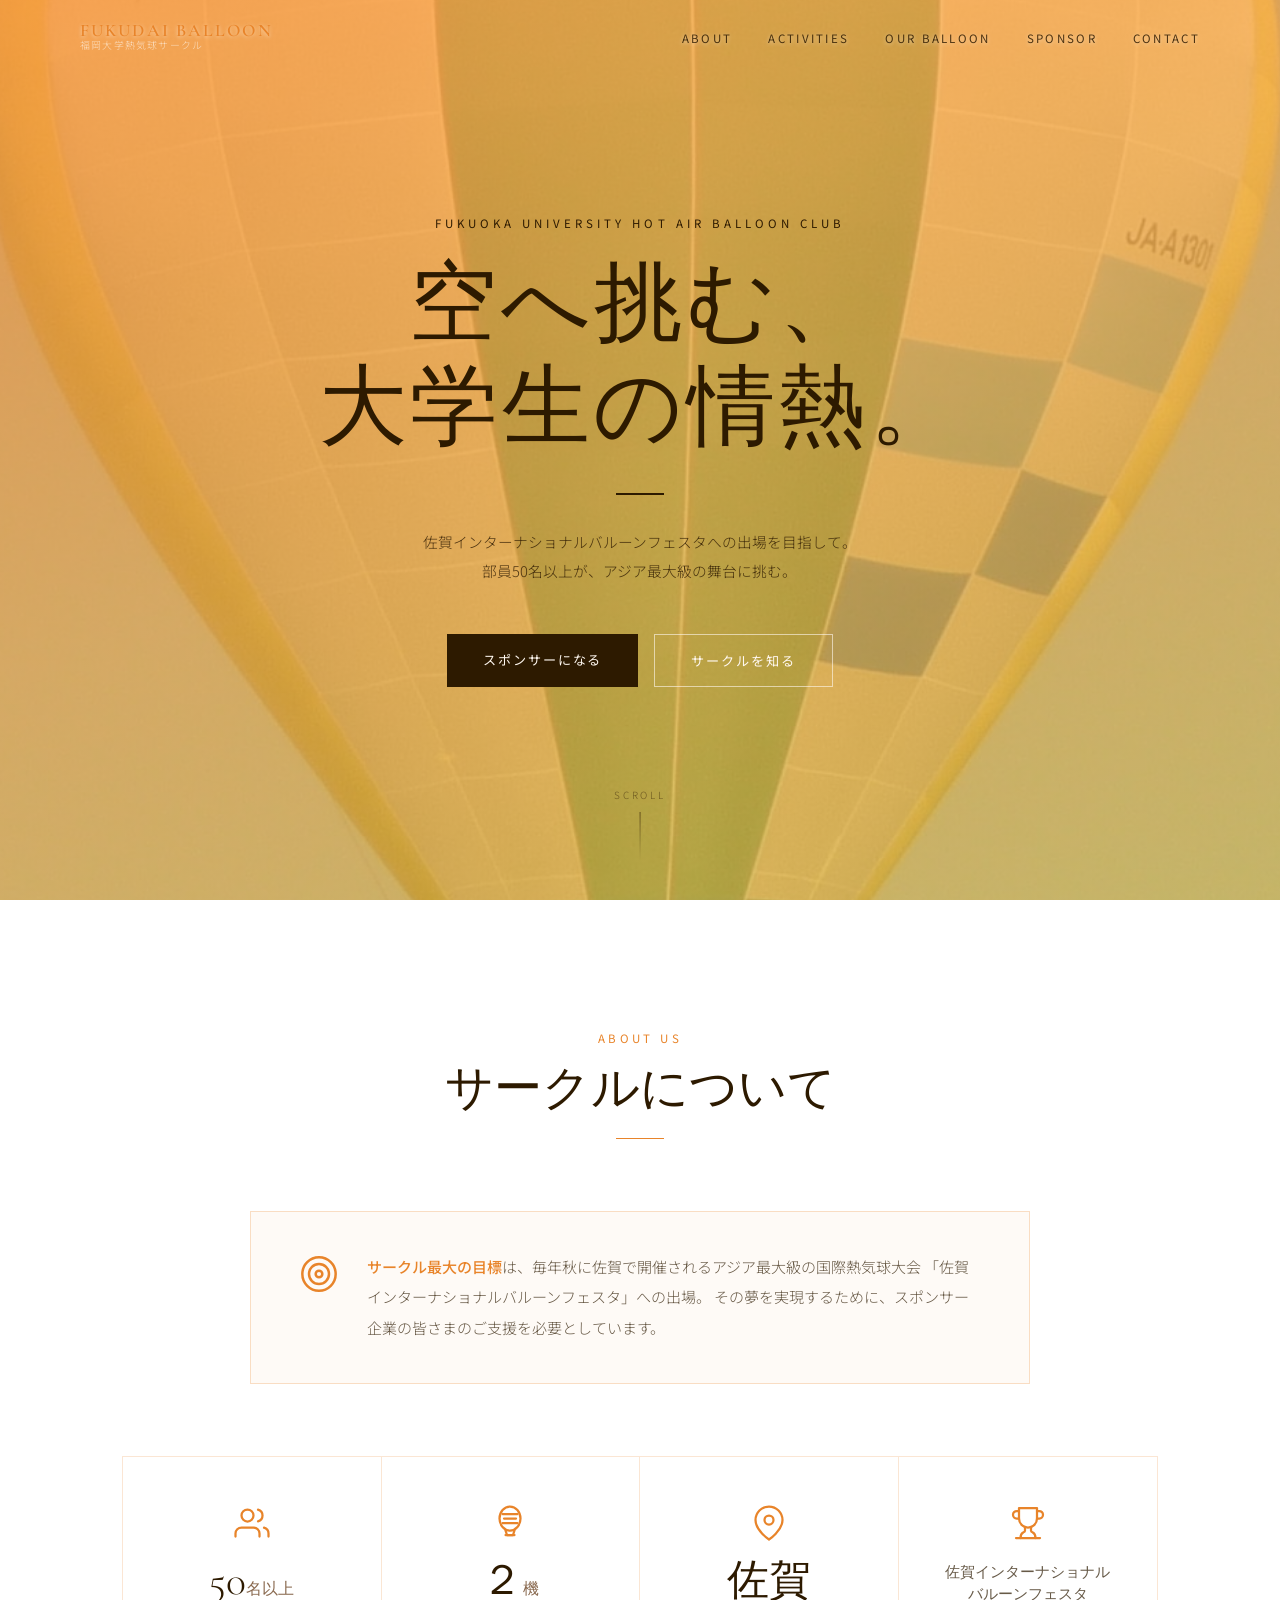
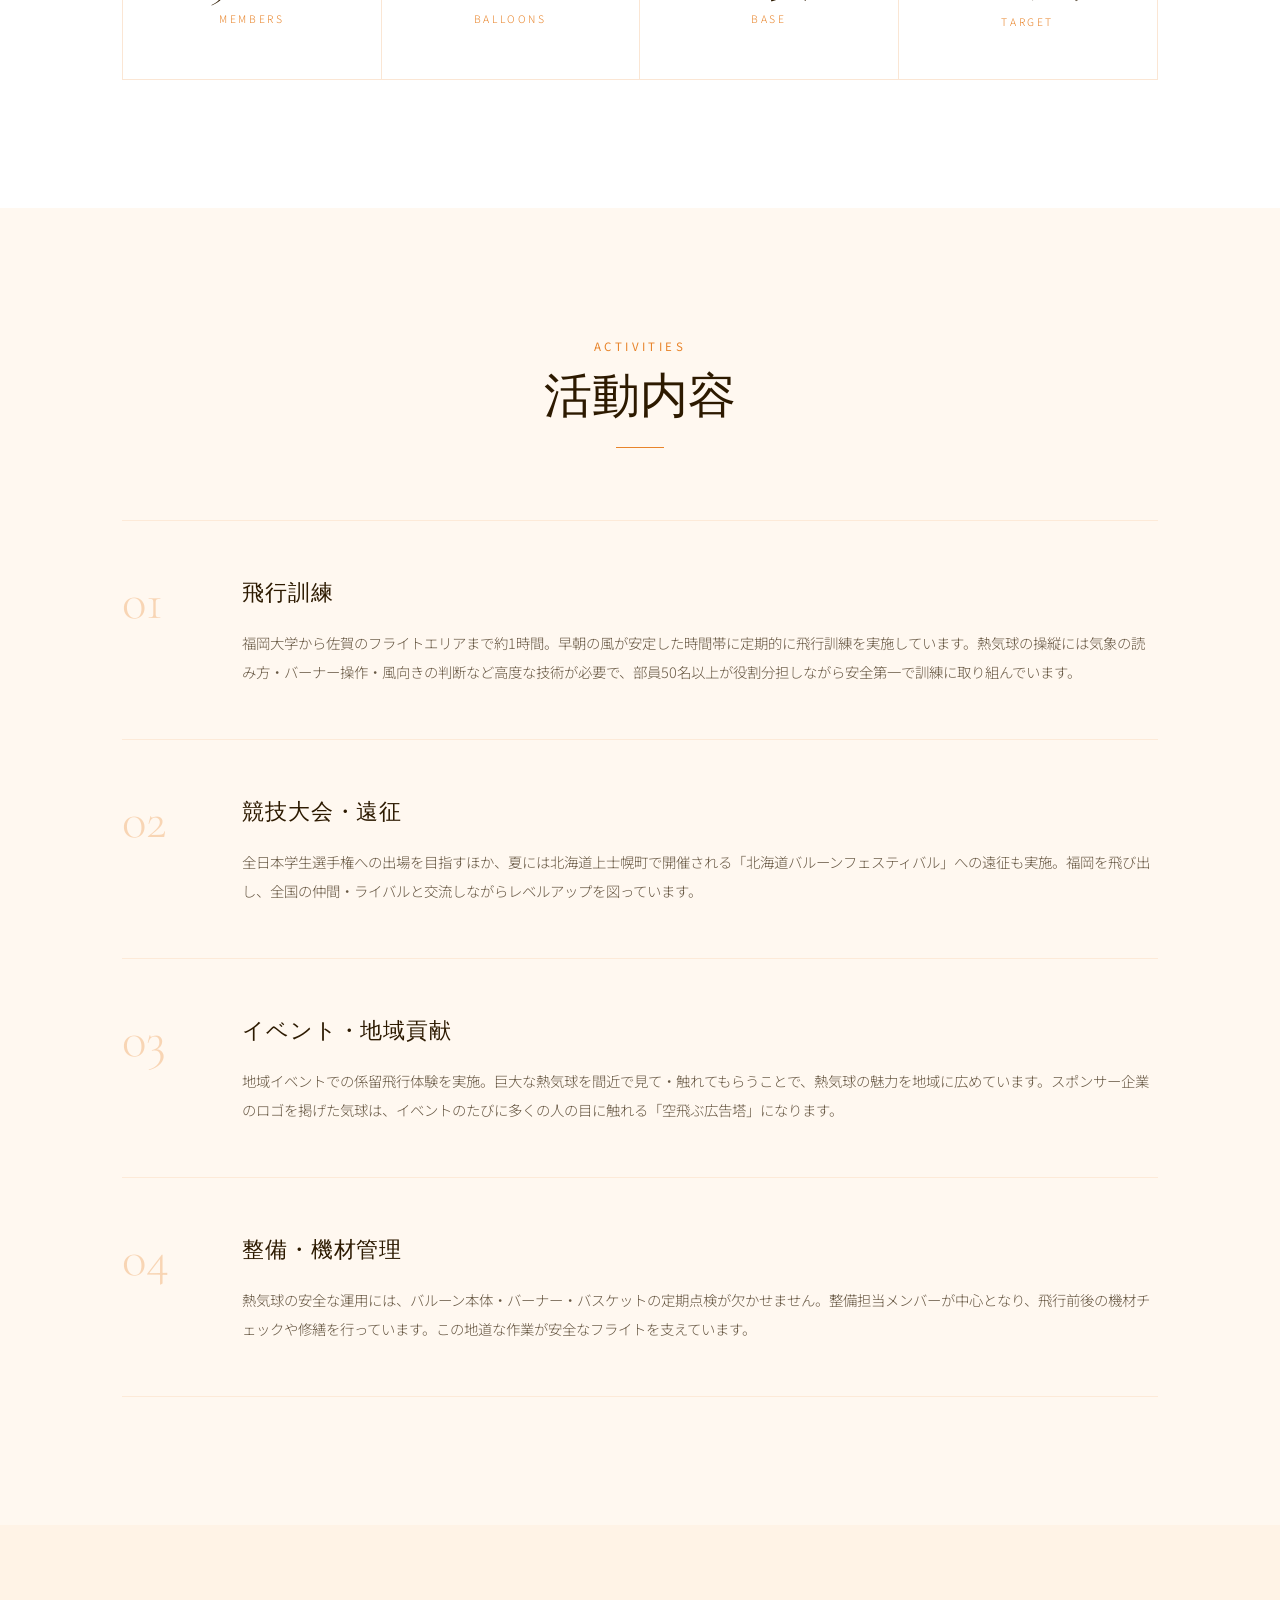
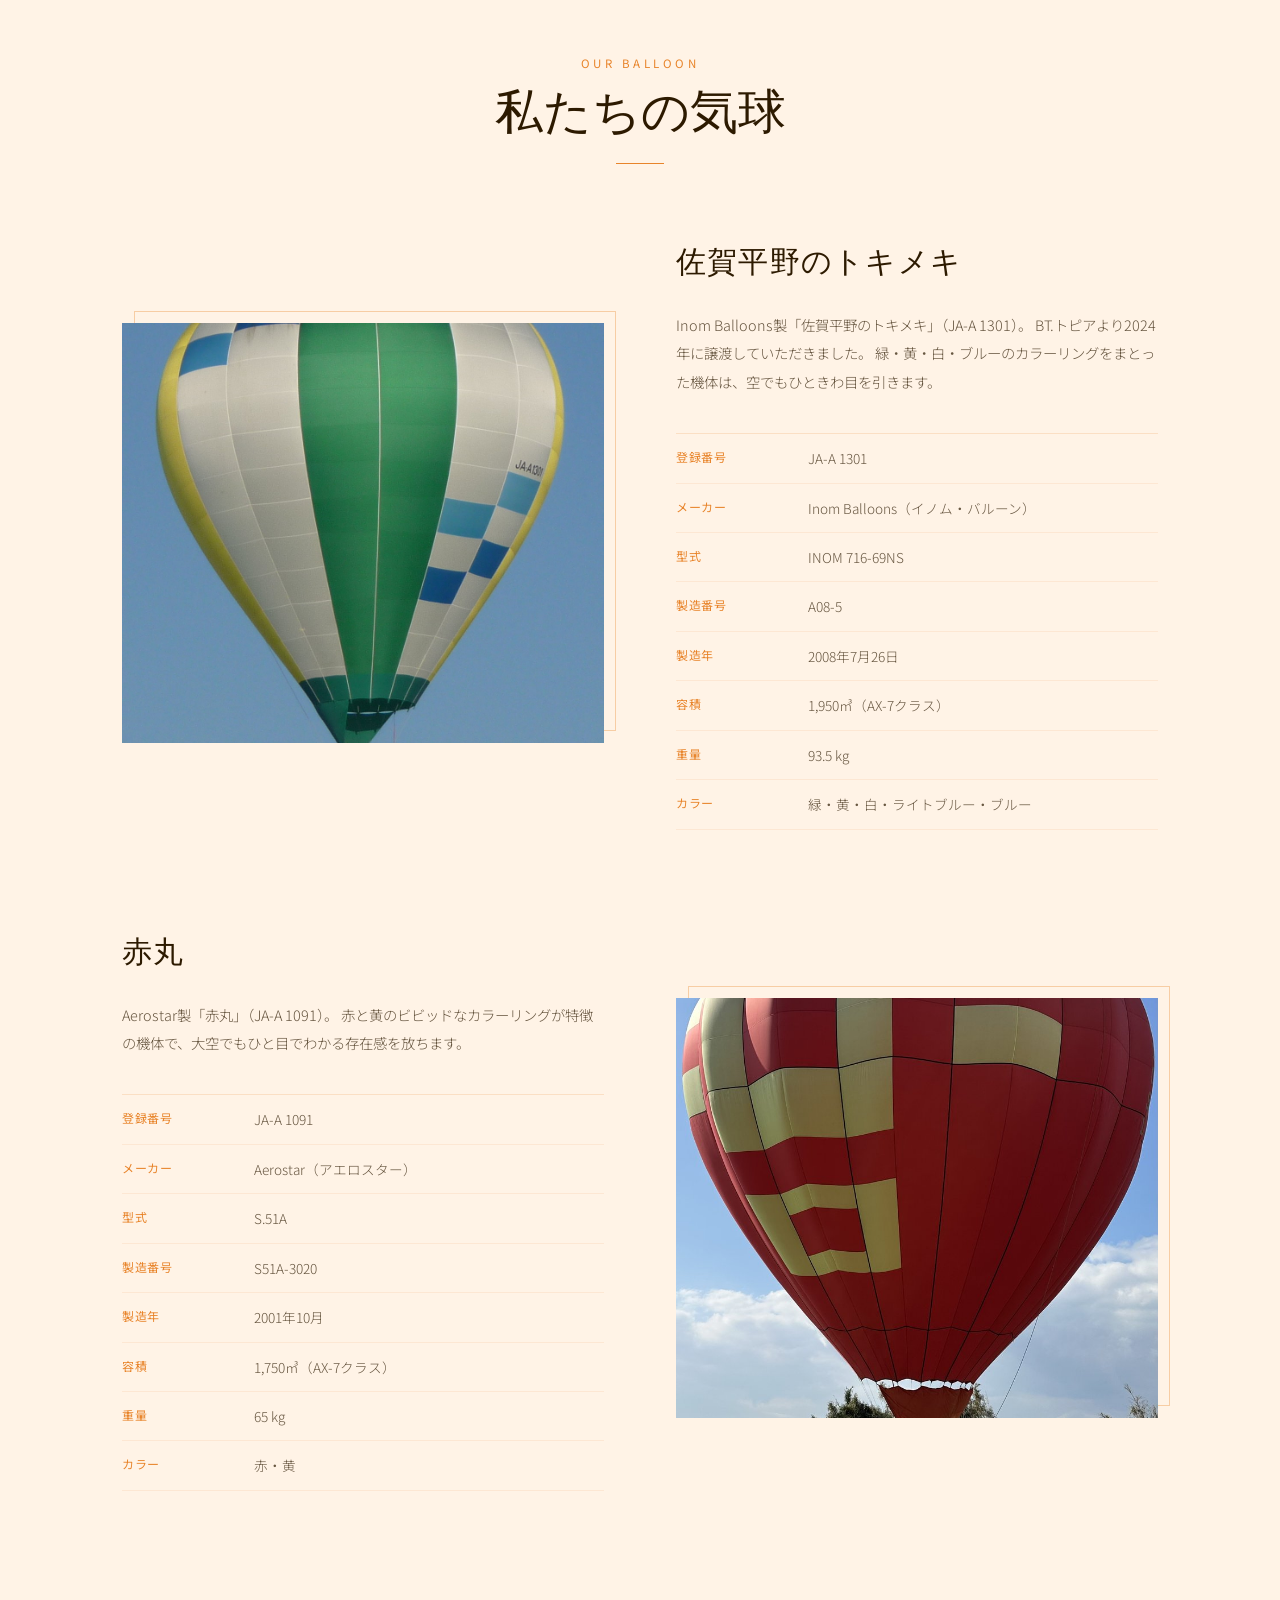
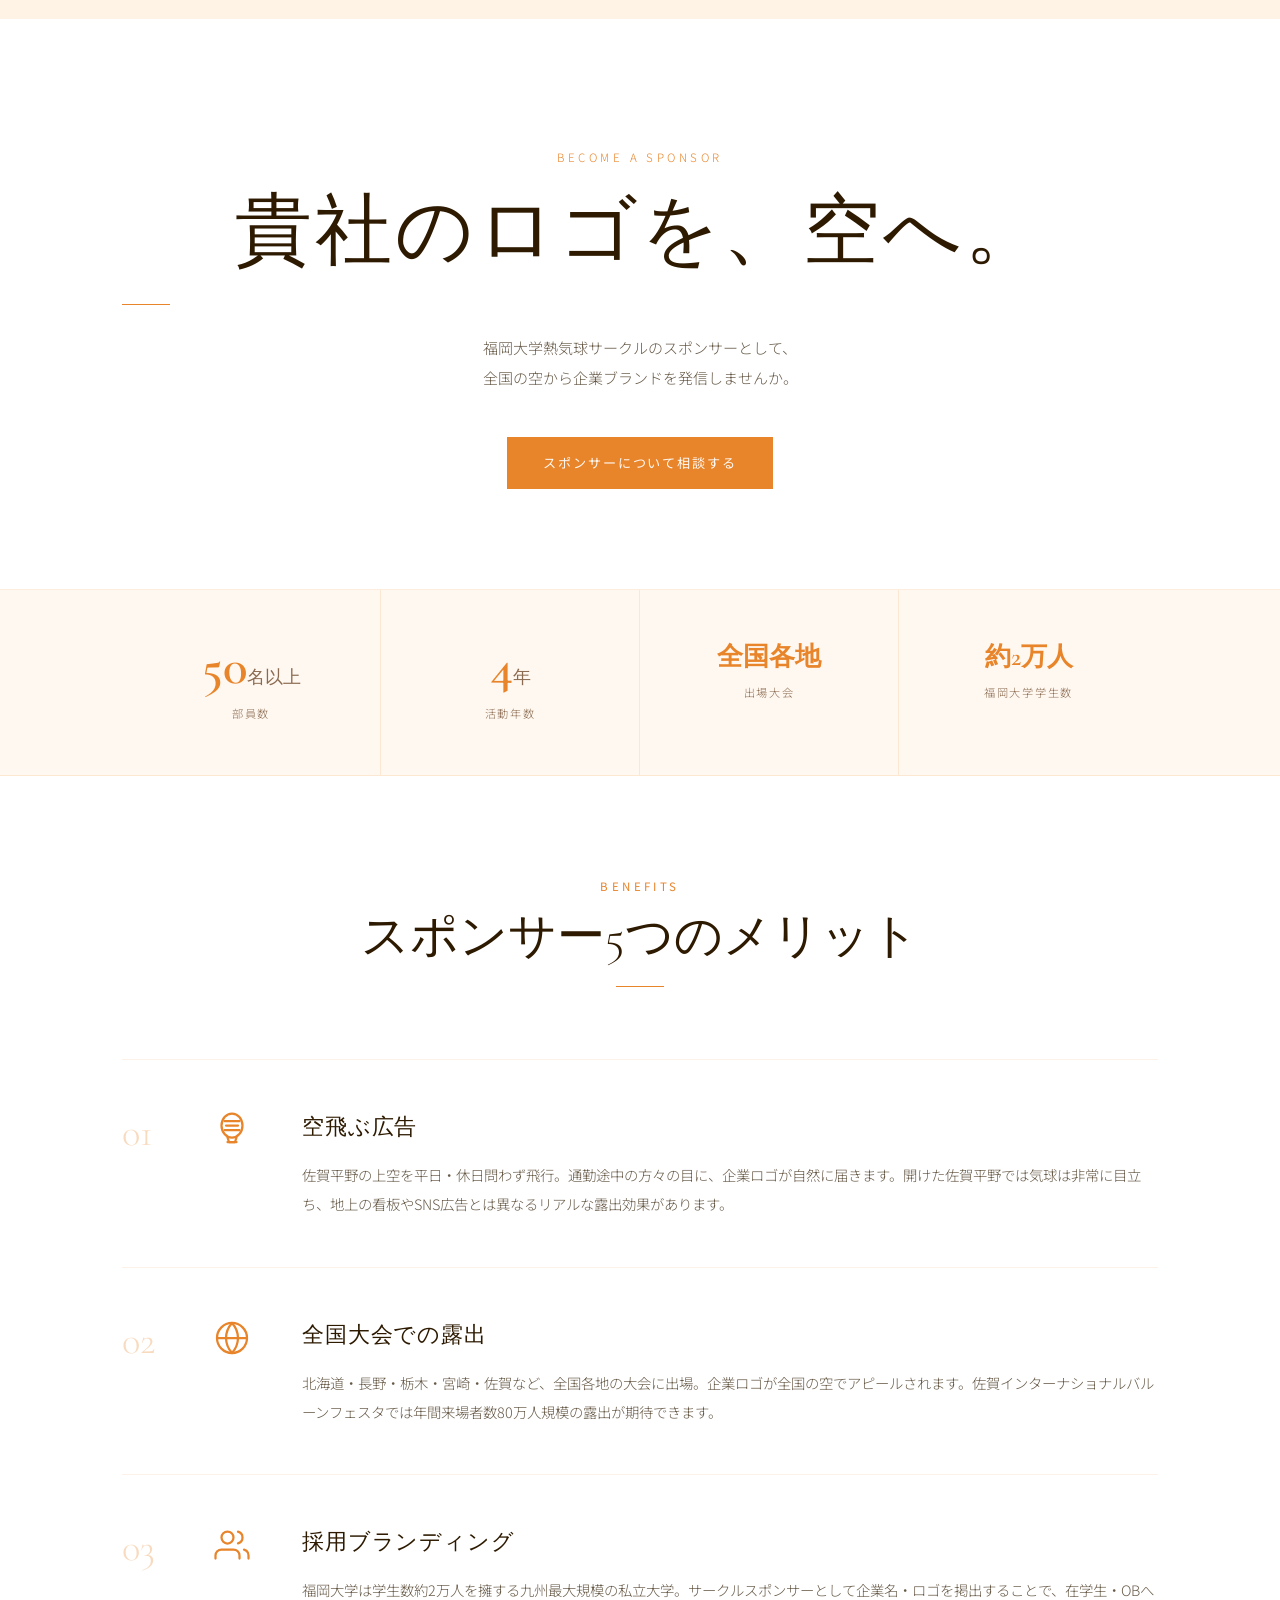
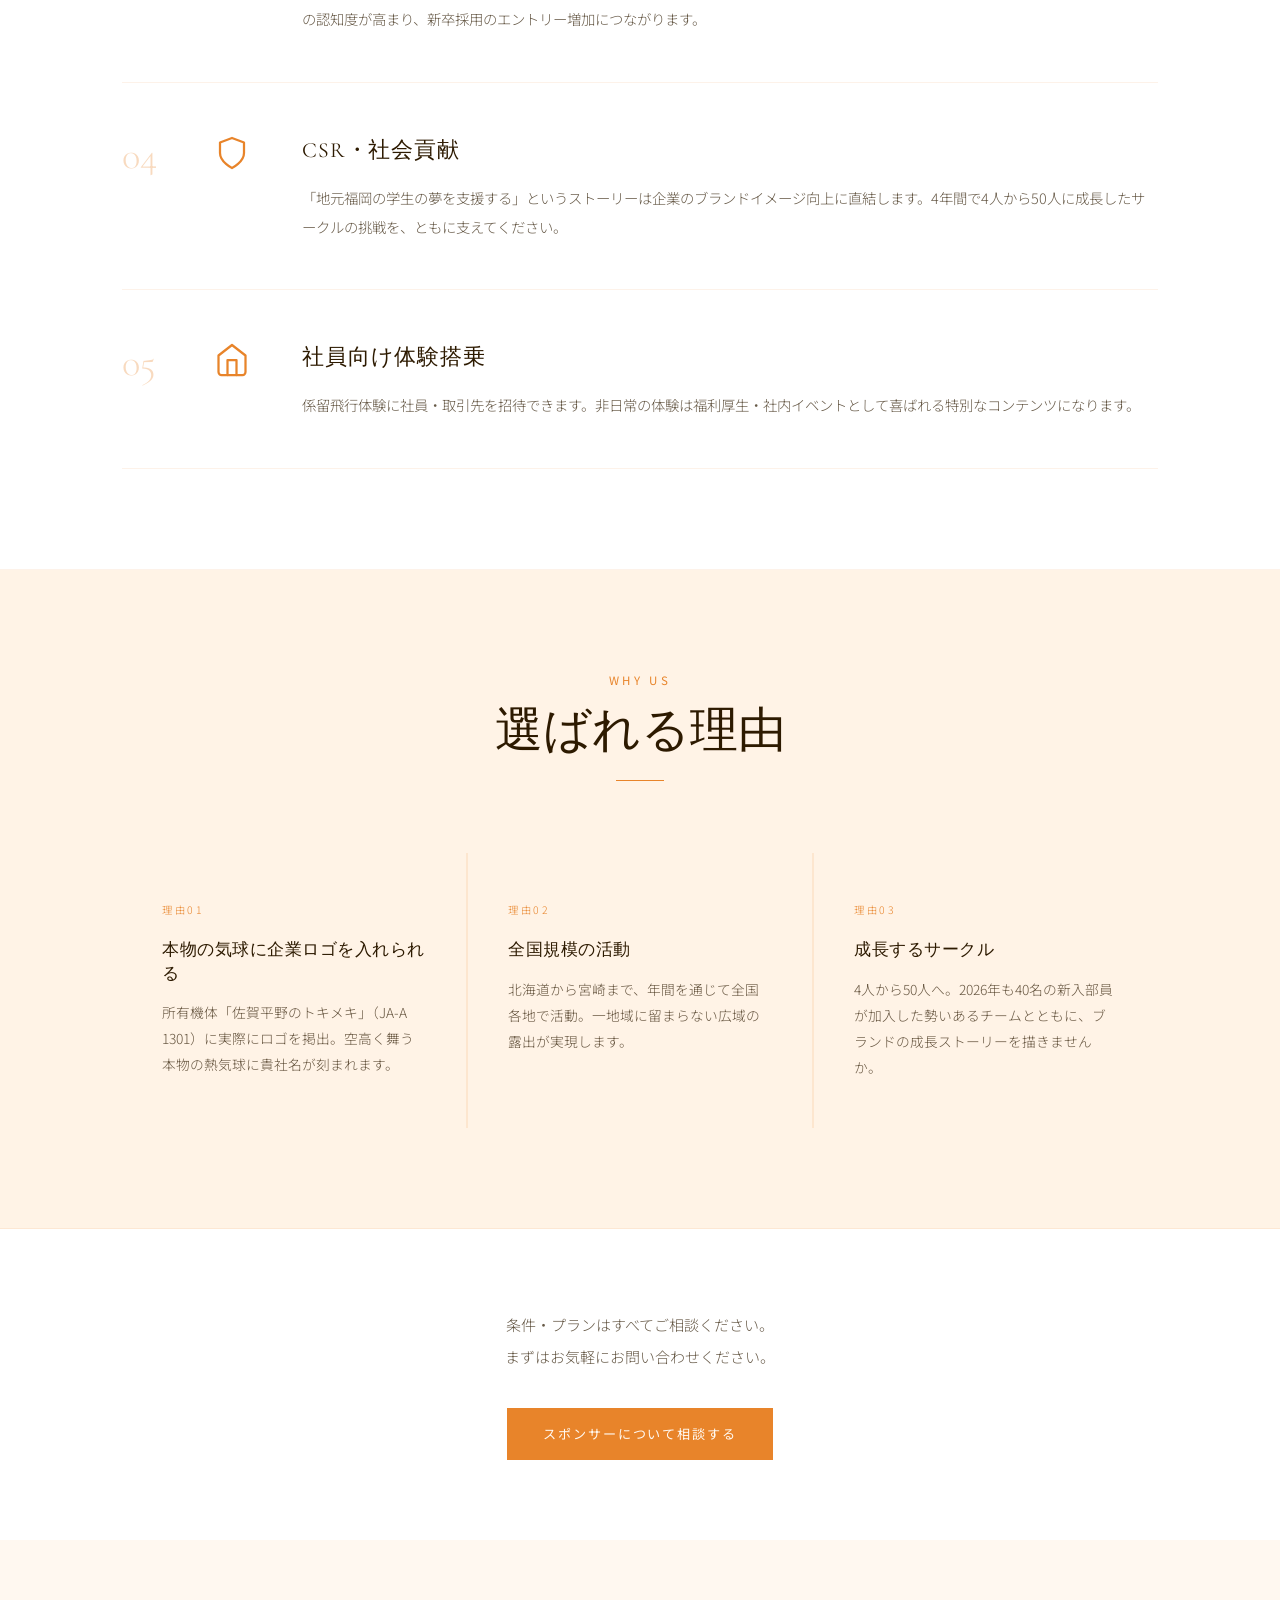
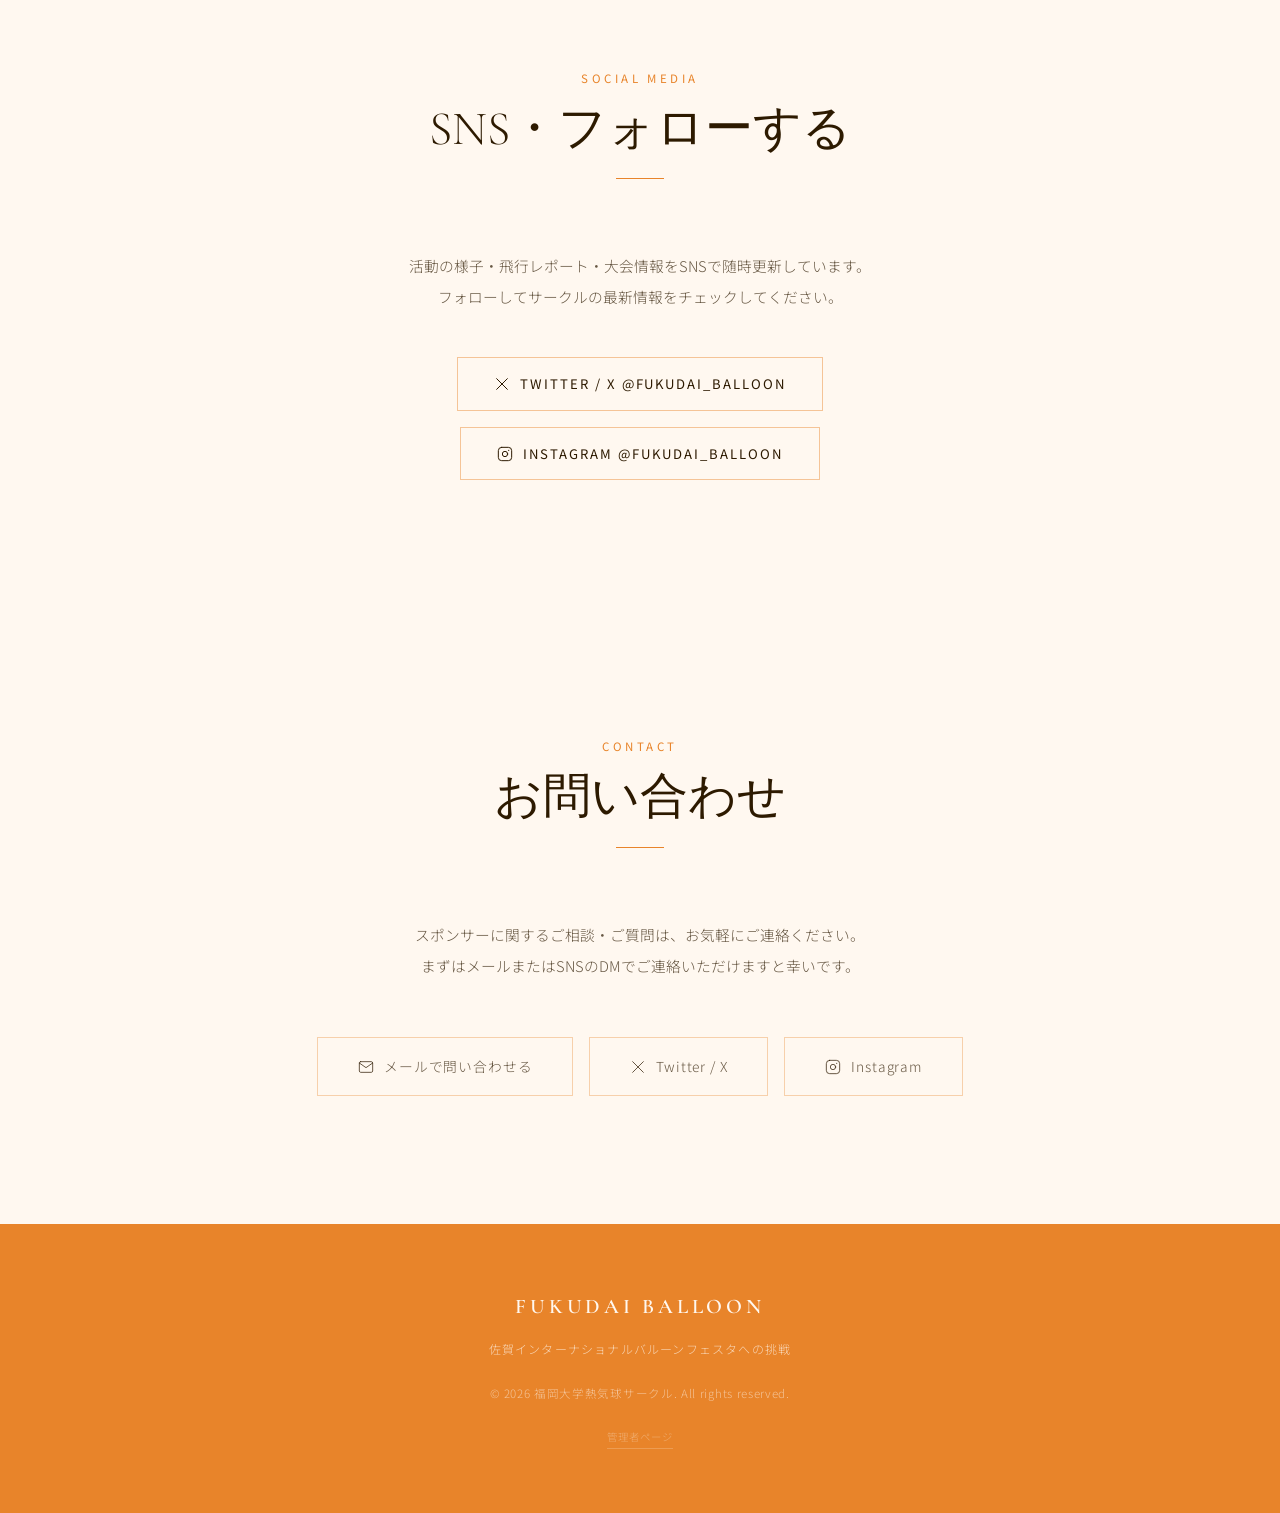
==== commit 6cf8ff5b: "feat: Google Sheets → GitHub Actions → data/content.json 自動更新 - .github/workflows/update-content.yml" ====
--- a/index.html
+++ b/index.html
@@ -512,28 +512,21 @@
 
   <script src="script.js"></script>
   <script>
-    // Load notice from localStorage
-    (function () {
-      const notice = localStorage.getItem('fdb_notice');
-      if (notice && notice.trim()) {
-        const bar  = document.getElementById('notice-bar');
-        const text = document.getElementById('notice-text');
-        text.innerHTML = notice.replace(/\n/g, '<br>');
-        bar.style.display = 'flex';
-      }
-    })();
-
-    // Load gallery from localStorage
-    (function () {
-      let items;
-      try { items = JSON.parse(localStorage.getItem('fdb_gallery') || '[]'); }
-      catch { items = []; }
-      if (items.length === 0) return;
-
+    function applyNotice(notices) {
+      if (!notices || !notices.length) return;
+      const n    = notices[0];
+      const bar  = document.getElementById('notice-bar');
+      const text = document.getElementById('notice-text');
+      const label = n.date ? `【${n.date}】${n.title}　${n.content}` : `${n.title}　${n.content}`;
+      text.innerHTML = label.replace(/\n/g, '<br>');
+      bar.style.display = 'flex';
+    }
+
+    function applyGallery(items) {
+      if (!items || !items.length) return;
       const section = document.getElementById('gallery');
       const grid    = document.getElementById('gallery-grid');
       section.style.display = 'block';
-
       grid.innerHTML = items.map(item => `
         <div class="gallery-cell">
           <img src="${item.url.replace(/"/g,'')}"
@@ -542,7 +535,26 @@
           ${item.caption ? `<p class="gallery-caption">${item.caption.replace(/</g,'&lt;')}</p>` : ''}
         </div>
       `).join('');
-    })();
+    }
+
+    // Primary: data/content.json (updated by GitHub Actions from Google Sheets)
+    fetch('data/content.json?v=' + Date.now())
+      .then(r => r.ok ? r.json() : Promise.reject())
+      .then(data => {
+        applyNotice(data.notices);
+        applyGallery(data.gallery);
+      })
+      .catch(() => {
+        // Fallback: localStorage (admin.html)
+        const notice = localStorage.getItem('fdb_notice');
+        if (notice && notice.trim()) {
+          applyNotice([{ date: '', title: notice, content: '' }]);
+        }
+        let items;
+        try { items = JSON.parse(localStorage.getItem('fdb_gallery') || '[]'); }
+        catch { items = []; }
+        applyGallery(items);
+      });
   </script>
 </body>
 </html>
--- a/style.css
+++ b/style.css
@@ -2,32 +2,26 @@
    Variables & Reset
    ============================================================ */
 :root {
-  --dark:       #1a0a00;
-  --dark2:      #2d1200;
-  --gold:       #e8842a;
-  --gold-light: #f5a84b;
-  --gold-pale:  #fde8c8;
-  --white:      #fff8f0;
-  --cream:      #fff3e8;
-  --ink:        #2d1200;
-  --ink-mid:    rgba(45, 18, 0, 0.72);
-  --ink-muted:  rgba(45, 18, 0, 0.5);
+  --primary:      #e8842a;
+  --primary-dark: #c86820;
+  --accent:       #f5c842;
+  --bg-main:      #ffffff;
+  --bg-warm:      #fff8f0;
+  --bg-section:   #fff3e6;
+  --text-dark:    #2d1a00;
+  --text-mid:     rgba(45, 26, 0, 0.72);
+  --text-muted:   #8a6a50;
   --serif: 'Cormorant Garamond', Georgia, serif;
   --sans:  'Noto Sans JP', 'Hiragino Kaku Gothic ProN', sans-serif;
   --transition: 0.4s cubic-bezier(0.25, 0.46, 0.45, 0.94);
 }
 
-*, *::before, *::after {
-  box-sizing: border-box;
-  margin: 0;
-  padding: 0;
-}
-
+*, *::before, *::after { box-sizing: border-box; margin: 0; padding: 0; }
 html { scroll-behavior: smooth; }
 
 body {
-  background: var(--dark);
-  color: var(--white);
+  background: var(--bg-main);
+  color: var(--text-dark);
   font-family: var(--sans);
   font-weight: 300;
   font-size: 16px;
@@ -35,8 +29,8 @@
   -webkit-font-smoothing: antialiased;
 }
 
-img  { max-width: 100%; display: block; }
-a    { color: inherit; text-decoration: none; }
+img { max-width: 100%; display: block; }
+a   { color: inherit; text-decoration: none; }
 
 /* ============================================================
    Utility
@@ -49,18 +43,12 @@
 
 .fade-in {
   opacity: 0;
-  transform: translateY(36px);
+  transform: translateY(32px);
   transition: opacity 0.9s ease, transform 0.9s ease;
 }
-.fade-in.visible {
-  opacity: 1;
-  transform: translateY(0);
-}
-
-.section-header {
-  text-align: center;
-  margin-bottom: 72px;
-}
+.fade-in.visible { opacity: 1; transform: translateY(0); }
+
+.section-header { text-align: center; margin-bottom: 72px; }
 
 .section-label {
   font-family: var(--sans);
@@ -68,32 +56,23 @@
   font-size: 0.72rem;
   letter-spacing: 0.3em;
   text-transform: uppercase;
-  color: var(--gold);
+  color: var(--primary);
   margin-bottom: 12px;
 }
 
-/* default: dark bg → white title */
 .section-title {
   font-family: var(--serif);
   font-weight: 300;
   font-size: clamp(2rem, 4vw, 3rem);
-  color: var(--white);
+  color: var(--text-dark);
   line-height: 1.2;
   margin-bottom: 20px;
-}
-
-/* light-section override */
-.about .section-title,
-.activities .section-title,
-.sns .section-title,
-.contact .section-title {
-  color: var(--ink);
 }
 
 .gold-line {
   width: 48px;
   height: 1px;
-  background: var(--gold);
+  background: var(--primary);
   margin: 0 auto;
 }
 
@@ -112,34 +91,31 @@
 }
 
 .btn-gold {
-  background: var(--gold);
+  background: var(--primary);
   color: #fff8f0;
 }
-.btn-gold:hover { background: var(--gold-light); }
+.btn-gold:hover { background: var(--primary-dark); }
 
 .btn-ghost {
   background: transparent;
-  color: var(--white);
-  border: 1px solid rgba(255, 248, 240, 0.4);
+  color: var(--text-dark);
+  border: 1px solid rgba(232, 132, 42, 0.5);
 }
 .btn-ghost:hover {
-  border-color: var(--gold);
-  color: var(--gold);
-}
-
-/* ghost on light bg */
-.light-section .btn-ghost,
-.contact .btn-ghost,
-.sns .btn-ghost {
-  color: var(--ink);
-  border-color: rgba(232, 132, 42, 0.45);
-}
-.light-section .btn-ghost:hover,
-.contact .btn-ghost:hover,
-.sns .btn-ghost:hover {
-  color: var(--gold);
-  border-color: var(--gold);
+  border-color: var(--primary);
+  color: var(--primary);
   background: rgba(232, 132, 42, 0.06);
+}
+
+/* ghost on hero (dark bg version) */
+.hero .btn-ghost {
+  color: #fff8f0;
+  border-color: rgba(255, 248, 240, 0.6);
+}
+.hero .btn-ghost:hover {
+  border-color: #fff8f0;
+  color: #fff8f0;
+  background: rgba(255, 248, 240, 0.12);
 }
 
 /* ============================================================
@@ -151,30 +127,31 @@
   justify-content: center;
   gap: 10px;
   padding: 12px 24px;
-  background: rgba(232, 132, 42, 0.12);
-  border-bottom: 1px solid rgba(232, 132, 42, 0.3);
+  background: rgba(232, 132, 42, 0.1);
+  border-bottom: 1px solid rgba(232, 132, 42, 0.25);
   font-size: 0.84rem;
-  color: var(--ink);
+  color: var(--text-dark);
   line-height: 1.6;
   text-align: center;
 }
-.notice-icon { flex-shrink: 0; color: var(--gold); }
-
-/* ============================================================
-   Navbar
+.notice-icon { flex-shrink: 0; color: var(--primary); }
+
+/* ============================================================
+   Navbar  (white, orange logo)
    ============================================================ */
 .navbar {
   position: fixed;
   top: 0; left: 0; right: 0;
   z-index: 1000;
-  background: transparent;
-  transition: background 0.5s ease, backdrop-filter 0.5s ease;
+  background: rgba(255, 255, 255, 0.0);
+  transition: background 0.5s ease, box-shadow 0.5s ease, backdrop-filter 0.5s ease;
 }
 
 .navbar.scrolled {
-  background: rgba(26, 10, 0, 0.95);
+  background: rgba(255, 255, 255, 0.97);
   backdrop-filter: blur(12px);
   -webkit-backdrop-filter: blur(12px);
+  box-shadow: 0 1px 0 rgba(232, 132, 42, 0.15);
 }
 
 .nav-inner {
@@ -187,19 +164,15 @@
   justify-content: space-between;
 }
 
-.nav-logo {
-  display: flex;
-  flex-direction: column;
-  gap: 1px;
-  line-height: 1;
-}
+.nav-logo { display: flex; flex-direction: column; gap: 1px; line-height: 1; }
 
 .logo-en {
   font-family: var(--serif);
   font-weight: 600;
   font-size: 1.1rem;
   letter-spacing: 0.12em;
-  color: var(--gold);
+  color: var(--primary);
+  text-shadow: 0 1px 4px rgba(255,255,255,0.6);
 }
 
 .logo-ja {
@@ -207,15 +180,15 @@
   font-weight: 300;
   font-size: 0.62rem;
   letter-spacing: 0.12em;
-  color: rgba(255, 248, 240, 0.55);
-}
-
-.nav-links {
-  display: flex;
-  align-items: center;
-  gap: 36px;
-  list-style: none;
-}
+  color: rgba(45, 26, 0, 0.55);
+}
+
+/* On hero (not scrolled) logo-ja goes lighter */
+.navbar:not(.scrolled) .logo-ja {
+  color: rgba(255, 248, 240, 0.7);
+}
+
+.nav-links { display: flex; align-items: center; gap: 36px; list-style: none; }
 
 .nav-links a {
   font-family: var(--sans);
@@ -223,10 +196,17 @@
   font-size: 0.72rem;
   letter-spacing: 0.2em;
   text-transform: uppercase;
-  color: rgba(255, 248, 240, 0.75);
+  color: var(--text-dark);
   transition: color var(--transition);
-}
-.nav-links a:hover { color: var(--gold); }
+  text-shadow: 0 1px 4px rgba(255,255,255,0.5);
+}
+
+/* On non-scrolled hero, links go white for readability over gradient */
+.navbar:not(.scrolled) .nav-links a {
+  color: rgba(45, 26, 0, 0.85);
+}
+
+.nav-links a:hover { color: var(--primary); }
 
 /* Hamburger */
 .hamburger {
@@ -238,21 +218,20 @@
   cursor: pointer;
   padding: 4px;
 }
-
 .hamburger span {
   display: block;
   width: 24px;
-  height: 1px;
-  background: var(--white);
+  height: 1.5px;
+  background: var(--text-dark);
   transition: var(--transition);
   transform-origin: center;
 }
-.hamburger.open span:nth-child(1) { transform: translateY(6px) rotate(45deg); }
+.hamburger.open span:nth-child(1) { transform: translateY(6.5px) rotate(45deg); }
 .hamburger.open span:nth-child(2) { opacity: 0; }
-.hamburger.open span:nth-child(3) { transform: translateY(-6px) rotate(-45deg); }
-
-/* ============================================================
-   Hero
+.hamburger.open span:nth-child(3) { transform: translateY(-6.5px) rotate(-45deg); }
+
+/* ============================================================
+   Hero  (bright sunset gradient)
    ============================================================ */
 .hero {
   position: relative;
@@ -283,10 +262,9 @@
   inset: 0;
   background: linear-gradient(
     160deg,
-    rgba(26, 10, 0, 0.75) 0%,
-    rgba(61, 26, 0, 0.60) 40%,
-    rgba(92, 42, 0, 0.50) 70%,
-    rgba(26, 10, 0, 0.70) 100%
+    rgba(255, 154, 60, 0.82) 0%,
+    rgba(255, 179, 71, 0.72) 50%,
+    rgba(245, 200, 66, 0.65) 100%
   );
 }
 
@@ -300,11 +278,11 @@
 
 .hero-sub {
   font-family: var(--sans);
-  font-weight: 300;
+  font-weight: 400;
   font-size: 0.72rem;
   letter-spacing: 0.35em;
   text-transform: uppercase;
-  color: var(--gold);
+  color: var(--text-dark);
   margin-bottom: 20px;
   opacity: 0;
   animation: heroFadeUp 1s 0.3s forwards;
@@ -315,7 +293,7 @@
   font-weight: 300;
   font-size: clamp(3.2rem, 7vw, 5.5rem);
   line-height: 1.18;
-  color: var(--white);
+  color: var(--text-dark);
   letter-spacing: 0.04em;
   opacity: 0;
   animation: heroFadeUp 1s 0.55s forwards;
@@ -323,8 +301,8 @@
 
 .hero-divider {
   width: 48px;
-  height: 1px;
-  background: var(--gold);
+  height: 2px;
+  background: var(--text-dark);
   margin: 32px auto;
   opacity: 0;
   animation: heroFadeUp 1s 0.8s forwards;
@@ -335,7 +313,7 @@
   font-weight: 300;
   font-size: 0.92rem;
   line-height: 2;
-  color: rgba(255, 248, 240, 0.82);
+  color: rgba(45, 26, 0, 0.82);
   margin-bottom: 48px;
   opacity: 0;
   animation: heroFadeUp 1s 1s forwards;
@@ -349,6 +327,13 @@
   opacity: 0;
   animation: heroFadeUp 1s 1.2s forwards;
 }
+
+/* hero button overrides: dark bg-ish buttons on bright gradient */
+.hero .btn-gold {
+  background: var(--text-dark);
+  color: #fff8f0;
+}
+.hero .btn-gold:hover { background: #4a2c00; }
 
 @keyframes heroFadeUp {
   from { opacity: 0; transform: translateY(24px); }
@@ -365,7 +350,7 @@
   flex-direction: column;
   align-items: center;
   gap: 8px;
-  color: rgba(255, 248, 240, 0.45);
+  color: rgba(45, 26, 0, 0.55);
   font-family: var(--sans);
   font-size: 0.62rem;
   letter-spacing: 0.3em;
@@ -375,7 +360,7 @@
 .scroll-line {
   width: 1px;
   height: 48px;
-  background: linear-gradient(to bottom, rgba(232, 132, 42, 0.8), transparent);
+  background: linear-gradient(to bottom, rgba(45, 26, 0, 0.6), transparent);
   animation: scrollPulse 2s ease-in-out infinite;
 }
 
@@ -385,11 +370,11 @@
 }
 
 /* ============================================================
-   About  (light — cream bg, dark text)
+   About  (white)
    ============================================================ */
 .about {
   padding: 128px 0;
-  background: var(--cream);
+  background: var(--bg-main);
 }
 
 .about-goal {
@@ -400,18 +385,14 @@
   margin: 0 auto 72px;
   padding: 40px 48px;
   border: 1px solid rgba(232, 132, 42, 0.25);
-  background: rgba(232, 132, 42, 0.05);
+  background: rgba(232, 132, 42, 0.04);
 }
 
 .about-goal-icon { flex-shrink: 0; width: 40px; height: 40px; margin-top: 2px; }
 .about-goal-icon svg { width: 100%; height: 100%; }
 
-.about-goal-text {
-  font-size: 0.94rem;
-  line-height: 2;
-  color: var(--ink-mid);
-}
-.about-goal-text strong { color: var(--gold); font-weight: 500; }
+.about-goal-text { font-size: 0.94rem; line-height: 2; color: var(--text-mid); }
+.about-goal-text strong { color: var(--primary); font-weight: 500; }
 
 /* Stats grid */
 .stats-grid {
@@ -427,7 +408,7 @@
   transition: background var(--transition);
 }
 .stat-card:last-child { border-right: none; }
-.stat-card:hover { background: rgba(232, 132, 42, 0.05); }
+.stat-card:hover { background: rgba(232, 132, 42, 0.04); }
 
 .stat-icon { width: 36px; height: 36px; margin: 0 auto 20px; }
 .stat-icon svg { width: 100%; height: 100%; }
@@ -436,26 +417,26 @@
   font-family: var(--serif);
   font-weight: 300;
   font-size: 2.6rem;
-  color: var(--ink);
+  color: var(--text-dark);
   line-height: 1;
   margin-bottom: 8px;
 }
-.stat-value span { font-size: 1rem; color: var(--ink-muted); }
-.stat-value--small { font-size: 0.92rem; line-height: 1.5; color: var(--ink-mid); }
+.stat-value span { font-size: 1rem; color: var(--text-muted); }
+.stat-value--small { font-size: 0.92rem; line-height: 1.5; color: var(--text-mid); }
 
 .stat-label {
   font-size: 0.65rem;
   letter-spacing: 0.25em;
   text-transform: uppercase;
-  color: var(--gold);
-}
-
-/* ============================================================
-   Activities  (light — white bg, dark text)
+  color: var(--primary);
+}
+
+/* ============================================================
+   Activities  (warm cream)
    ============================================================ */
 .activities {
   padding: 128px 0;
-  background: var(--white);
+  background: var(--bg-warm);
 }
 
 .activity-list { display: flex; flex-direction: column; }
@@ -474,7 +455,7 @@
   font-family: var(--serif);
   font-weight: 300;
   font-size: 3.2rem;
-  color: rgba(232, 132, 42, 0.28);
+  color: rgba(232, 132, 42, 0.3);
   line-height: 1;
   padding-top: 4px;
 }
@@ -483,22 +464,18 @@
   font-family: var(--serif);
   font-weight: 400;
   font-size: 1.4rem;
-  color: var(--ink);
+  color: var(--text-dark);
   margin-bottom: 16px;
   letter-spacing: 0.04em;
 }
-.activity-body p {
-  font-size: 0.9rem;
-  line-height: 2;
-  color: var(--ink-mid);
-}
-
-/* ============================================================
-   Our Balloon  (dark bg — light text)
+.activity-body p { font-size: 0.9rem; line-height: 2; color: var(--text-mid); }
+
+/* ============================================================
+   Our Balloon  (pale orange)
    ============================================================ */
 .our-balloon {
   padding: 128px 0;
-  background: var(--dark);
+  background: var(--bg-section);
 }
 
 .balloon-showcase {
@@ -509,7 +486,6 @@
   margin-bottom: 96px;
 }
 .balloon-showcase:last-child { margin-bottom: 0; }
-
 .balloon-showcase--reverse { direction: rtl; }
 .balloon-showcase--reverse > * { direction: ltr; }
 
@@ -519,7 +495,7 @@
   content: '';
   position: absolute;
   inset: -12px -12px 12px 12px;
-  border: 1px solid rgba(232, 132, 42, 0.3);
+  border: 1px solid rgba(232, 132, 42, 0.35);
   pointer-events: none;
   z-index: 0;
 }
@@ -537,40 +513,35 @@
   z-index: 1;
   width: 100%;
   height: 420px;
-  background: rgba(232, 132, 42, 0.04);
-  border: 1px solid rgba(232, 132, 42, 0.18);
+  background: rgba(232, 132, 42, 0.06);
+  border: 1px solid rgba(232, 132, 42, 0.2);
   display: flex;
   flex-direction: column;
   align-items: center;
   justify-content: center;
   gap: 20px;
 }
-.balloon-photo-placeholder svg { width: 80px; height: 80px; opacity: 0.5; }
+.balloon-photo-placeholder svg { width: 80px; height: 80px; opacity: 0.45; }
 .balloon-photo-placeholder span {
   font-family: var(--serif);
   font-weight: 300;
   font-size: 1.6rem;
   letter-spacing: 0.3em;
-  color: rgba(232, 132, 42, 0.5);
+  color: rgba(232, 132, 42, 0.55);
 }
 
 .balloon-name {
   font-family: var(--serif);
   font-weight: 300;
   font-size: 1.9rem;
-  color: var(--white);
+  color: var(--text-dark);
   margin-bottom: 20px;
   letter-spacing: 0.04em;
 }
 
-.balloon-desc {
-  font-size: 0.9rem;
-  line-height: 2;
-  color: rgba(255, 248, 240, 0.72);
-  margin-bottom: 36px;
-}
-
-.balloon-specs { border-top: 1px solid rgba(232, 132, 42, 0.15); }
+.balloon-desc { font-size: 0.9rem; line-height: 2; color: var(--text-mid); margin-bottom: 36px; }
+
+.balloon-specs { border-top: 1px solid rgba(232, 132, 42, 0.18); }
 
 .spec-row {
   display: flex;
@@ -582,25 +553,25 @@
 .spec-row dt {
   width: 108px;
   flex-shrink: 0;
-  color: var(--gold);
+  color: var(--primary);
   font-weight: 400;
   font-size: 0.75rem;
   letter-spacing: 0.05em;
 }
-.spec-row dd { color: rgba(255, 248, 240, 0.78); }
-
-/* ============================================================
-   Gallery  (dark)
+.spec-row dd { color: var(--text-mid); }
+
+/* ============================================================
+   Gallery
    ============================================================ */
 .gallery {
   padding: 128px 0;
-  background: var(--dark2);
+  background: var(--bg-warm);
 }
 
 .gallery-grid {
   display: grid;
   grid-template-columns: repeat(3, 1fr);
-  gap: 3px;
+  gap: 4px;
 }
 
 .gallery-cell { position: relative; overflow: hidden; }
@@ -618,20 +589,16 @@
   position: absolute;
   bottom: 0; left: 0; right: 0;
   padding: 10px 14px;
-  background: linear-gradient(to top, rgba(26,10,0,0.85), transparent);
+  background: linear-gradient(to top, rgba(45,26,0,0.6), transparent);
   font-size: 0.76rem;
-  color: rgba(255,248,240,0.82);
+  color: #fff8f0;
   letter-spacing: 0.04em;
 }
 
 /* ============================================================
-   Sponsor  (cream bg — dark text)
-   ============================================================ */
-.sponsor { background: var(--cream); }
-
-/* sponsor section-title override */
-.sponsor .section-title,
-.sp-hero-title { color: var(--ink); }
+   Sponsor  (white)
+   ============================================================ */
+.sponsor { background: var(--bg-main); }
 
 /* hero */
 .sp-hero {
@@ -644,7 +611,7 @@
   font-size: 0.72rem;
   letter-spacing: 0.3em;
   text-transform: uppercase;
-  color: var(--gold);
+  color: var(--primary);
   margin-bottom: 20px;
 }
 
@@ -652,27 +619,24 @@
   font-family: var(--serif);
   font-weight: 300;
   font-size: clamp(2.8rem, 6vw, 5rem);
+  color: var(--text-dark);
   letter-spacing: 0.04em;
   line-height: 1.15;
-  margin-bottom: 0;
 }
 
 .sp-hero-sub {
   font-size: 0.94rem;
   line-height: 2;
-  color: var(--ink-mid);
+  color: var(--text-mid);
   margin-bottom: 44px;
 }
 
 .sp-hero-btn { display: inline-block; }
 
 /* stats */
-.sp-stats { border-bottom: 1px solid rgba(232, 132, 42, 0.15); }
-
-.sp-stats-grid {
-  display: grid;
-  grid-template-columns: repeat(4, 1fr);
-}
+.sp-stats { border-bottom: 1px solid rgba(232, 132, 42, 0.15); background: var(--bg-warm); }
+
+.sp-stats-grid { display: grid; grid-template-columns: repeat(4, 1fr); }
 
 .sp-stat {
   padding: 52px 24px;
@@ -685,27 +649,20 @@
   font-family: var(--serif);
   font-weight: 600;
   font-size: 3.2rem;
-  color: var(--gold);
+  color: var(--primary);
   line-height: 1;
   margin-bottom: 10px;
 }
-.sp-stat-num span {
-  font-size: 1.1rem;
-  font-weight: 300;
-  color: var(--ink-muted);
-}
+.sp-stat-num span { font-size: 1.1rem; font-weight: 300; color: var(--text-muted); }
 .sp-stat-num--sm { font-size: 1.6rem; line-height: 1.2; }
 
-.sp-stat-label {
-  font-size: 0.7rem;
-  letter-spacing: 0.15em;
-  color: var(--ink-muted);
-}
+.sp-stat-label { font-size: 0.7rem; letter-spacing: 0.15em; color: var(--text-muted); }
 
 /* benefits */
 .sp-benefits {
   padding: 100px 0;
-  border-bottom: 1px solid rgba(232, 132, 42, 0.12);
+  background: var(--bg-main);
+  border-bottom: 1px solid rgba(232, 132, 42, 0.1);
 }
 
 .sp-benefit-list { display: flex; flex-direction: column; }
@@ -724,7 +681,7 @@
   font-family: var(--serif);
   font-weight: 300;
   font-size: 2.4rem;
-  color: rgba(232, 132, 42, 0.25);
+  color: rgba(232, 132, 42, 0.3);
   line-height: 1;
   padding-top: 6px;
 }
@@ -736,20 +693,17 @@
   font-family: var(--serif);
   font-weight: 400;
   font-size: 1.35rem;
-  color: var(--ink);
+  color: var(--text-dark);
   letter-spacing: 0.04em;
   margin-bottom: 14px;
 }
-.sp-benefit-body p {
-  font-size: 0.9rem;
-  line-height: 2;
-  color: var(--ink-mid);
-}
+.sp-benefit-body p { font-size: 0.9rem; line-height: 2; color: var(--text-mid); }
 
 /* why */
 .sp-why {
   padding: 100px 0;
-  border-bottom: 1px solid rgba(232, 132, 42, 0.12);
+  background: var(--bg-section);
+  border-bottom: 1px solid rgba(232, 132, 42, 0.1);
 }
 
 .sp-why-grid {
@@ -760,17 +714,17 @@
 }
 
 .sp-why-item {
-  background: var(--cream);
+  background: var(--bg-section);
   padding: 48px 40px;
   transition: background var(--transition);
 }
-.sp-why-item:hover { background: rgba(232, 132, 42, 0.06); }
+.sp-why-item:hover { background: rgba(232, 132, 42, 0.07); }
 
 .sp-why-num {
   font-size: 0.65rem;
   letter-spacing: 0.25em;
   text-transform: uppercase;
-  color: var(--gold);
+  color: var(--primary);
   margin-bottom: 18px;
 }
 
@@ -778,33 +732,33 @@
   font-family: var(--serif);
   font-weight: 400;
   font-size: 1.05rem;
-  color: var(--ink);
+  color: var(--text-dark);
   margin-bottom: 14px;
   letter-spacing: 0.03em;
   line-height: 1.4;
 }
-.sp-why-body p {
-  font-size: 0.86rem;
-  line-height: 1.9;
-  color: var(--ink-mid);
-}
+.sp-why-body p { font-size: 0.86rem; line-height: 1.9; color: var(--text-mid); }
 
 /* CTA */
-.sp-cta { padding: 80px 0; text-align: center; }
+.sp-cta {
+  padding: 80px 0;
+  text-align: center;
+  background: var(--bg-main);
+}
 
 .sp-cta-text {
   font-size: 0.94rem;
   line-height: 2.1;
-  color: var(--ink-mid);
+  color: var(--text-mid);
   margin-bottom: 36px;
 }
 
 /* ============================================================
-   SNS  (white bg — dark text)
+   SNS  (cream)
    ============================================================ */
 .sns {
   padding: 128px 0;
-  background: var(--white);
+  background: var(--bg-warm);
 }
 
 .sns-follow { text-align: center; max-width: 680px; margin: 0 auto; }
@@ -812,61 +766,51 @@
 .sns-follow-text {
   font-size: 0.92rem;
   line-height: 2.1;
-  color: var(--ink-mid);
+  color: var(--text-mid);
   margin-bottom: 44px;
 }
 
-.sns-follow-buttons {
-  display: flex;
-  justify-content: center;
-  flex-wrap: wrap;
-  gap: 16px;
-}
+.sns-follow-buttons { display: flex; justify-content: center; flex-wrap: wrap; gap: 16px; }
 
 .sns-follow-btn {
   display: inline-flex;
   align-items: center;
   gap: 10px;
   border-color: rgba(232, 132, 42, 0.45);
-  color: var(--ink);
+  color: var(--text-dark);
 }
 .sns-follow-btn:hover {
-  border-color: var(--gold);
-  color: var(--gold);
-  background: rgba(232, 132, 42, 0.05);
-}
-
-/* ============================================================
-   Contact  (white bg — dark text)
+  border-color: var(--primary);
+  color: var(--primary);
+  background: rgba(232, 132, 42, 0.06);
+}
+
+/* ============================================================
+   Contact  (cream)
    ============================================================ */
 .contact {
   padding: 128px 0;
-  background: var(--white);
+  background: var(--bg-warm);
 }
 
 .contact-desc {
   text-align: center;
   font-size: 0.92rem;
   line-height: 2.1;
-  color: var(--ink-mid);
+  color: var(--text-mid);
   max-width: 560px;
   margin: 0 auto 56px;
 }
 
-.contact-links {
-  display: flex;
-  justify-content: center;
-  flex-wrap: wrap;
-  gap: 16px;
-}
+.contact-links { display: flex; justify-content: center; flex-wrap: wrap; gap: 16px; }
 
 .contact-btn {
   display: inline-flex;
   align-items: center;
   gap: 10px;
   padding: 16px 40px;
-  border: 1px solid rgba(232, 132, 42, 0.4);
-  color: var(--ink-mid);
+  border: 1px solid rgba(232, 132, 42, 0.35);
+  color: var(--text-mid);
   font-family: var(--sans);
   font-weight: 300;
   font-size: 0.86rem;
@@ -874,19 +818,18 @@
   transition: var(--transition);
 }
 .contact-btn:hover {
-  border-color: var(--gold);
-  color: var(--gold);
+  border-color: var(--primary);
+  color: var(--primary);
   background: rgba(232, 132, 42, 0.06);
 }
 
 /* ============================================================
-   Footer  (darkest brown — light text)
+   Footer  (orange)
    ============================================================ */
 .footer {
-  background: #0f0500;
+  background: var(--primary);
   text-align: center;
   padding: 64px 32px;
-  border-top: 1px solid rgba(232, 132, 42, 0.15);
 }
 
 .footer-logo {
@@ -894,20 +837,20 @@
   font-weight: 600;
   font-size: 1.3rem;
   letter-spacing: 0.18em;
-  color: var(--gold);
+  color: #fff8f0;
   margin-bottom: 12px;
 }
 
 .footer-tagline {
   font-size: 0.75rem;
   letter-spacing: 0.1em;
-  color: rgba(255, 248, 240, 0.38);
+  color: rgba(255, 248, 240, 0.7);
   margin-bottom: 24px;
 }
 
 .footer-copy {
   font-size: 0.72rem;
-  color: rgba(255, 248, 240, 0.28);
+  color: rgba(255, 248, 240, 0.55);
   letter-spacing: 0.06em;
   margin-bottom: 16px;
 }
@@ -915,15 +858,15 @@
 .footer-admin-link {
   display: inline-block;
   font-size: 0.65rem;
-  color: rgba(255, 248, 240, 0.18);
+  color: rgba(255, 248, 240, 0.35);
   letter-spacing: 0.1em;
-  border-bottom: 1px solid rgba(255, 248, 240, 0.1);
+  border-bottom: 1px solid rgba(255, 248, 240, 0.2);
   padding-bottom: 1px;
   transition: color 0.3s, border-color 0.3s;
 }
 .footer-admin-link:hover {
-  color: rgba(232, 132, 42, 0.7);
-  border-color: rgba(232, 132, 42, 0.4);
+  color: rgba(255, 248, 240, 0.85);
+  border-color: rgba(255, 248, 240, 0.6);
 }
 
 /* ============================================================
@@ -954,7 +897,7 @@
     display: none;
     position: fixed;
     inset: 0;
-    background: rgba(26, 10, 0, 0.97);
+    background: rgba(255, 255, 255, 0.98);
     flex-direction: column;
     align-items: center;
     justify-content: center;
@@ -962,7 +905,7 @@
     z-index: 999;
   }
   .nav-links.open { display: flex; }
-  .nav-links a { font-size: 1rem; letter-spacing: 0.25em; }
+  .nav-links a { font-size: 1rem; letter-spacing: 0.25em; color: var(--text-dark); }
 
   .hamburger { display: flex; z-index: 1000; }
   .nav-inner { padding: 0 24px; }
